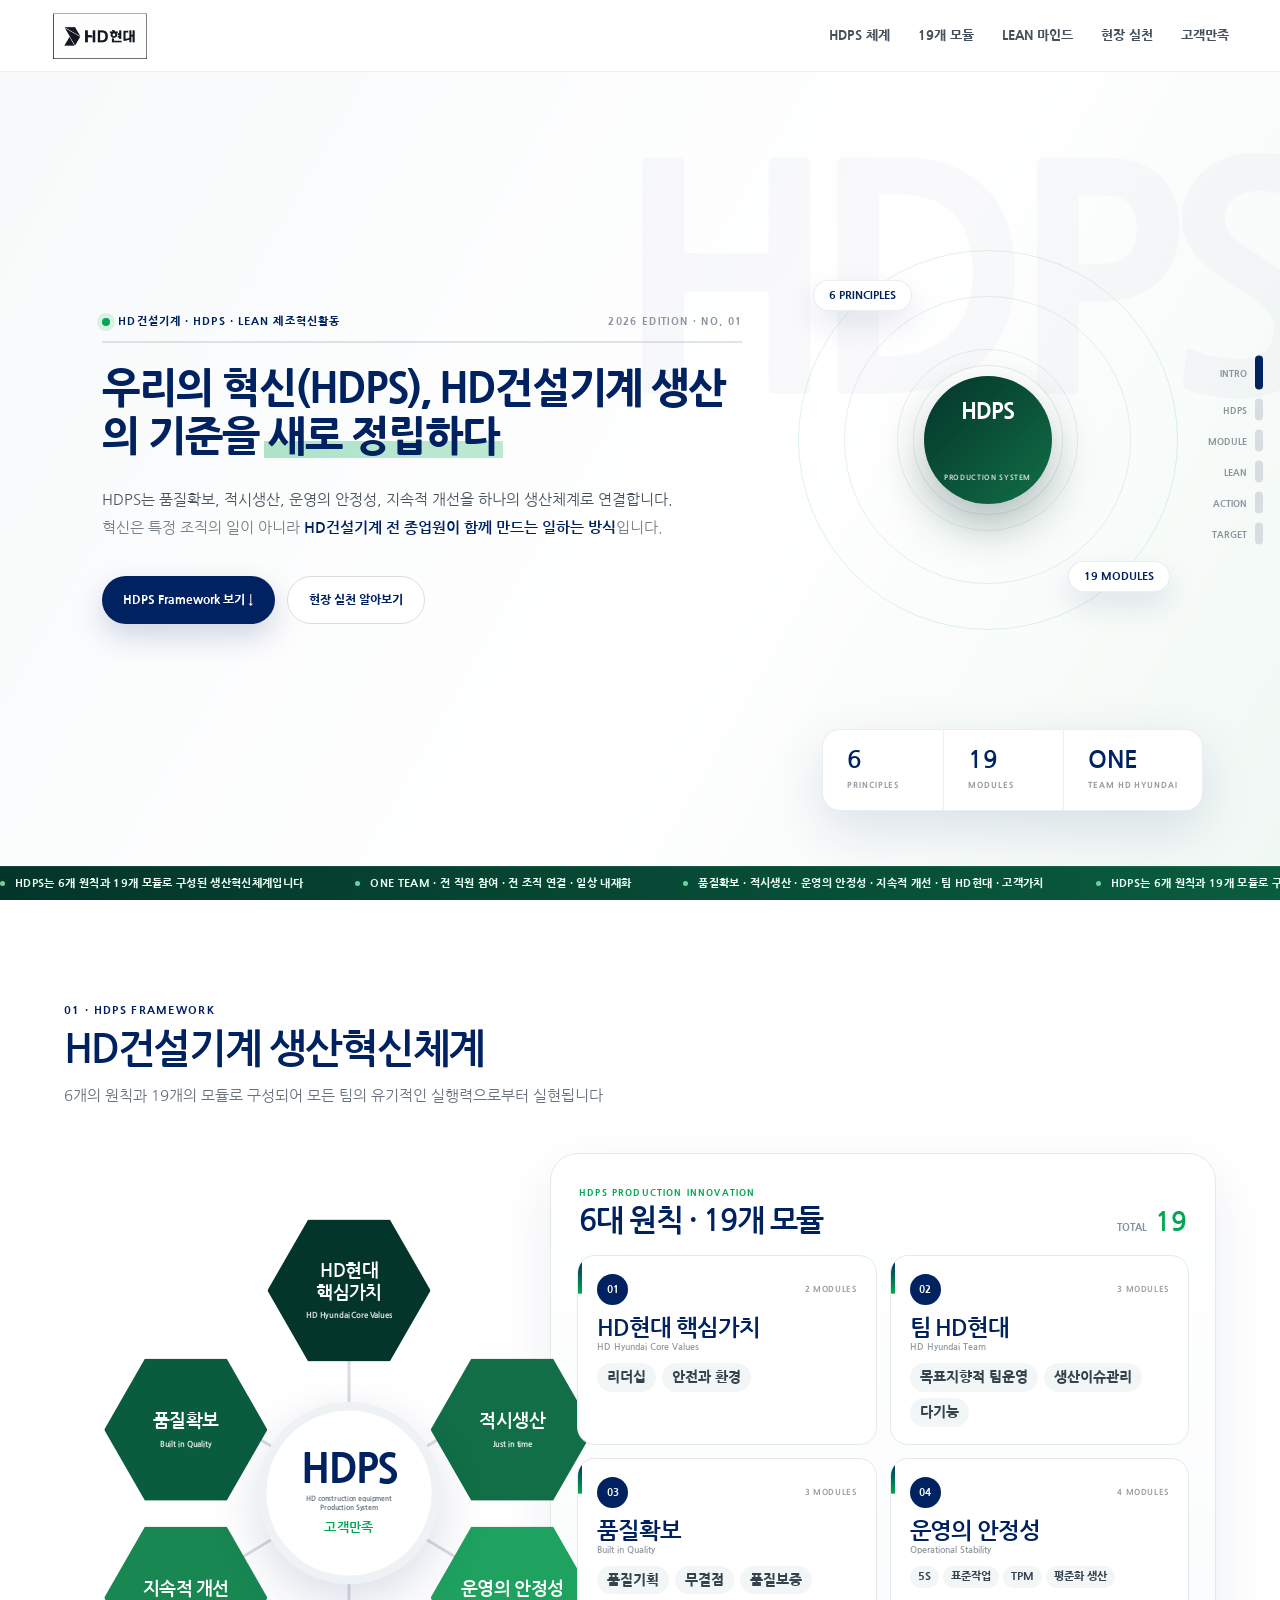
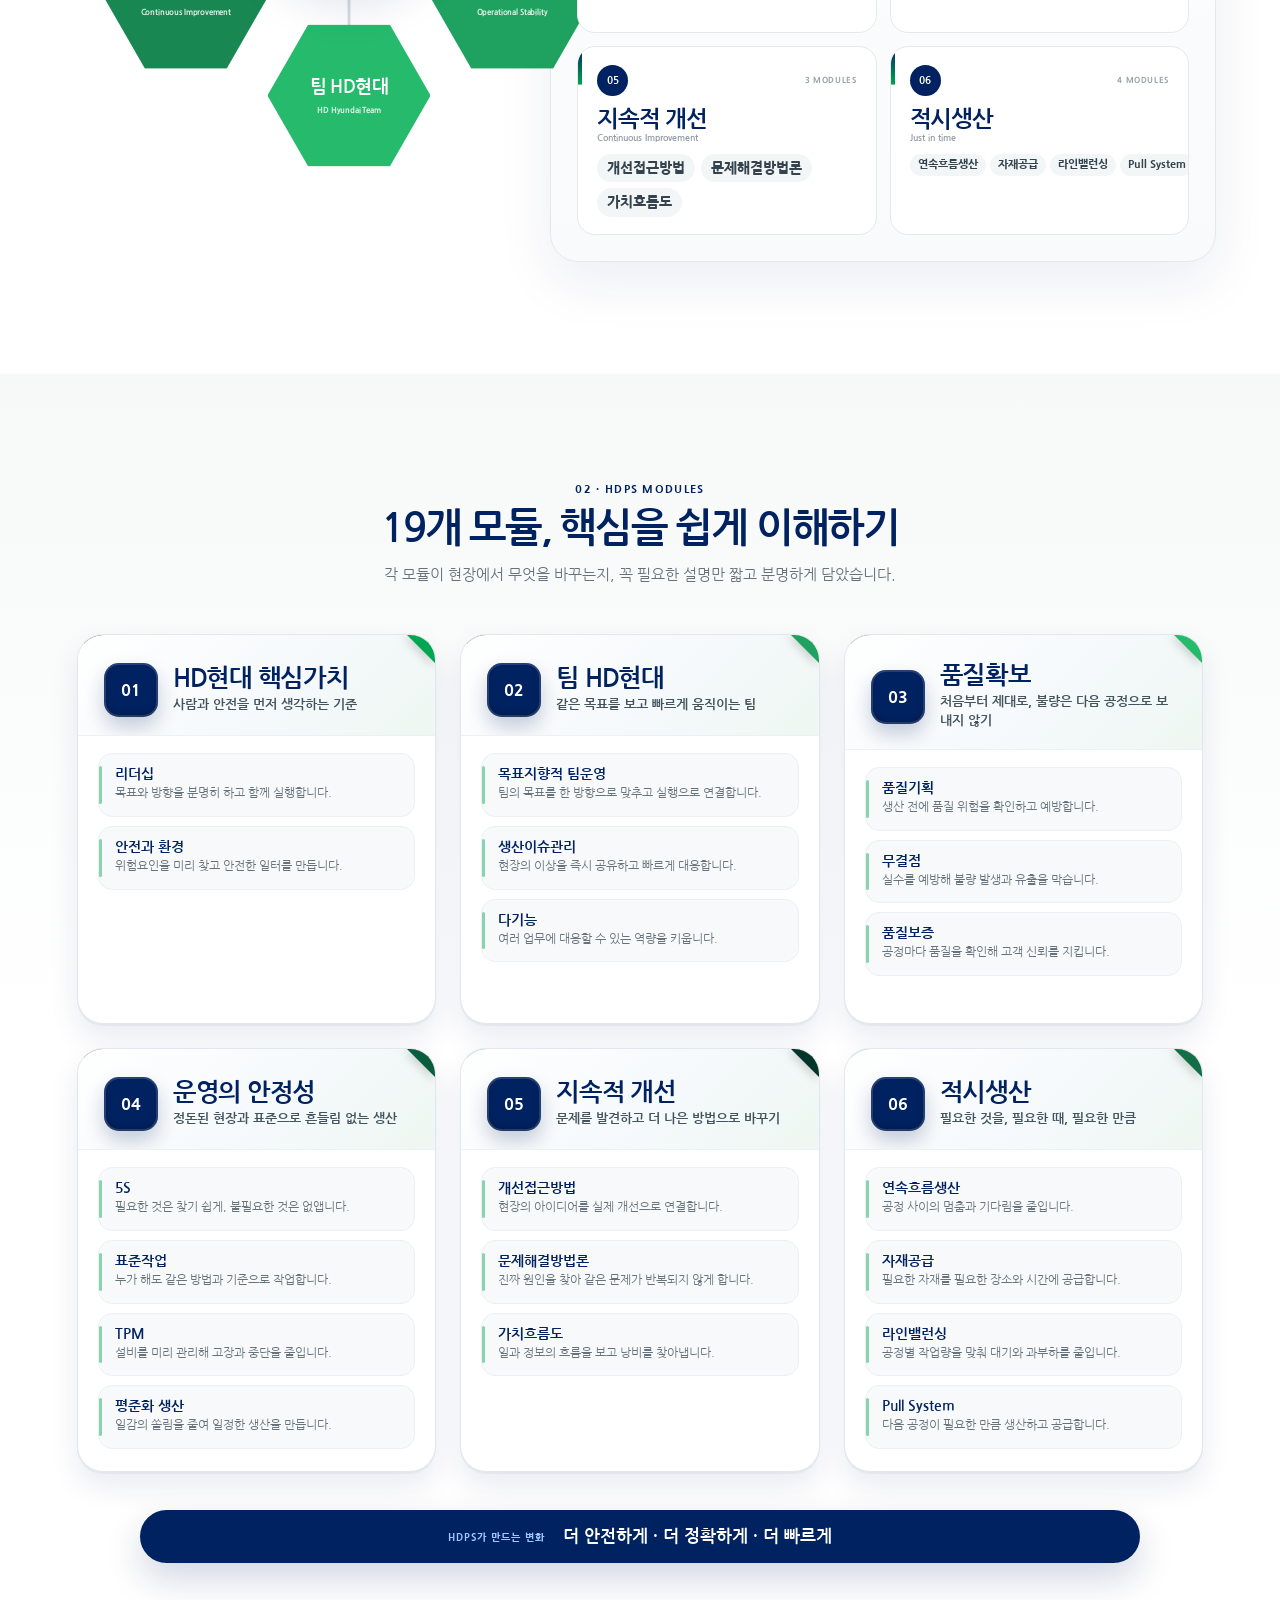
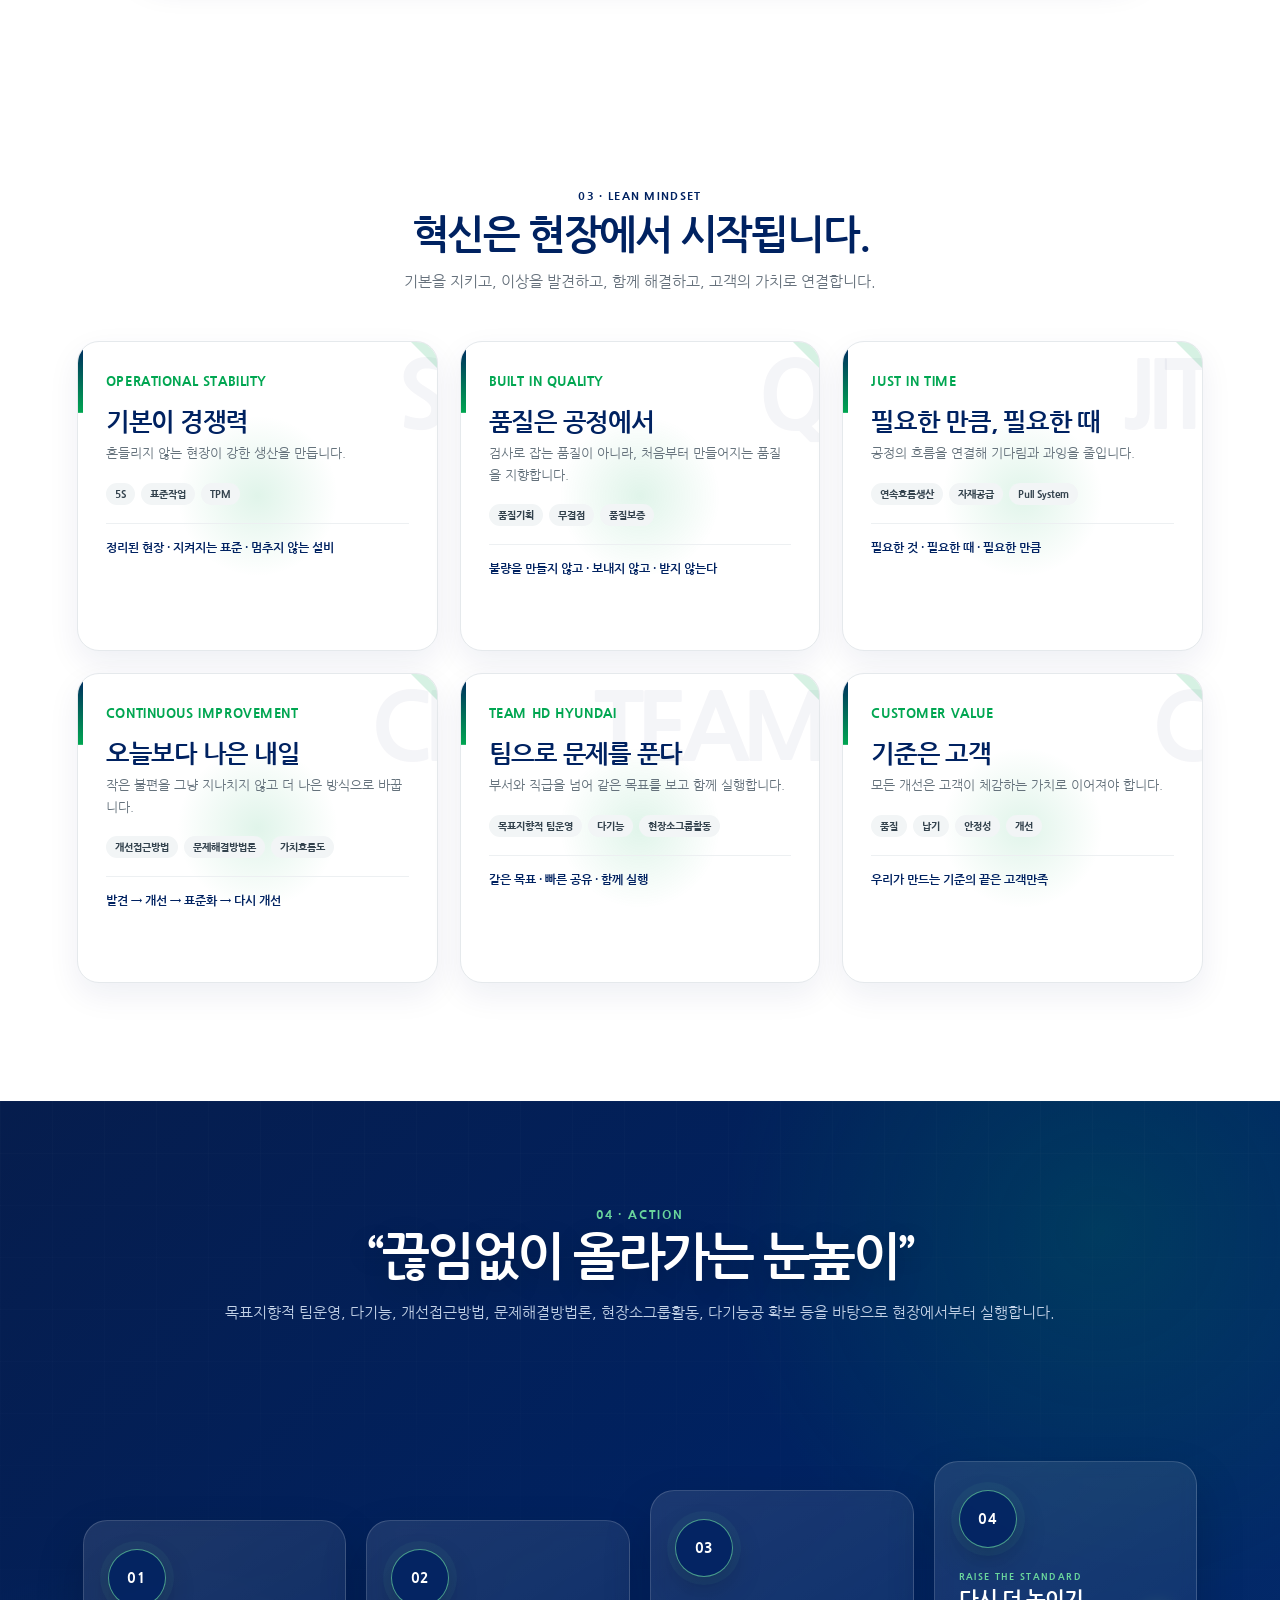
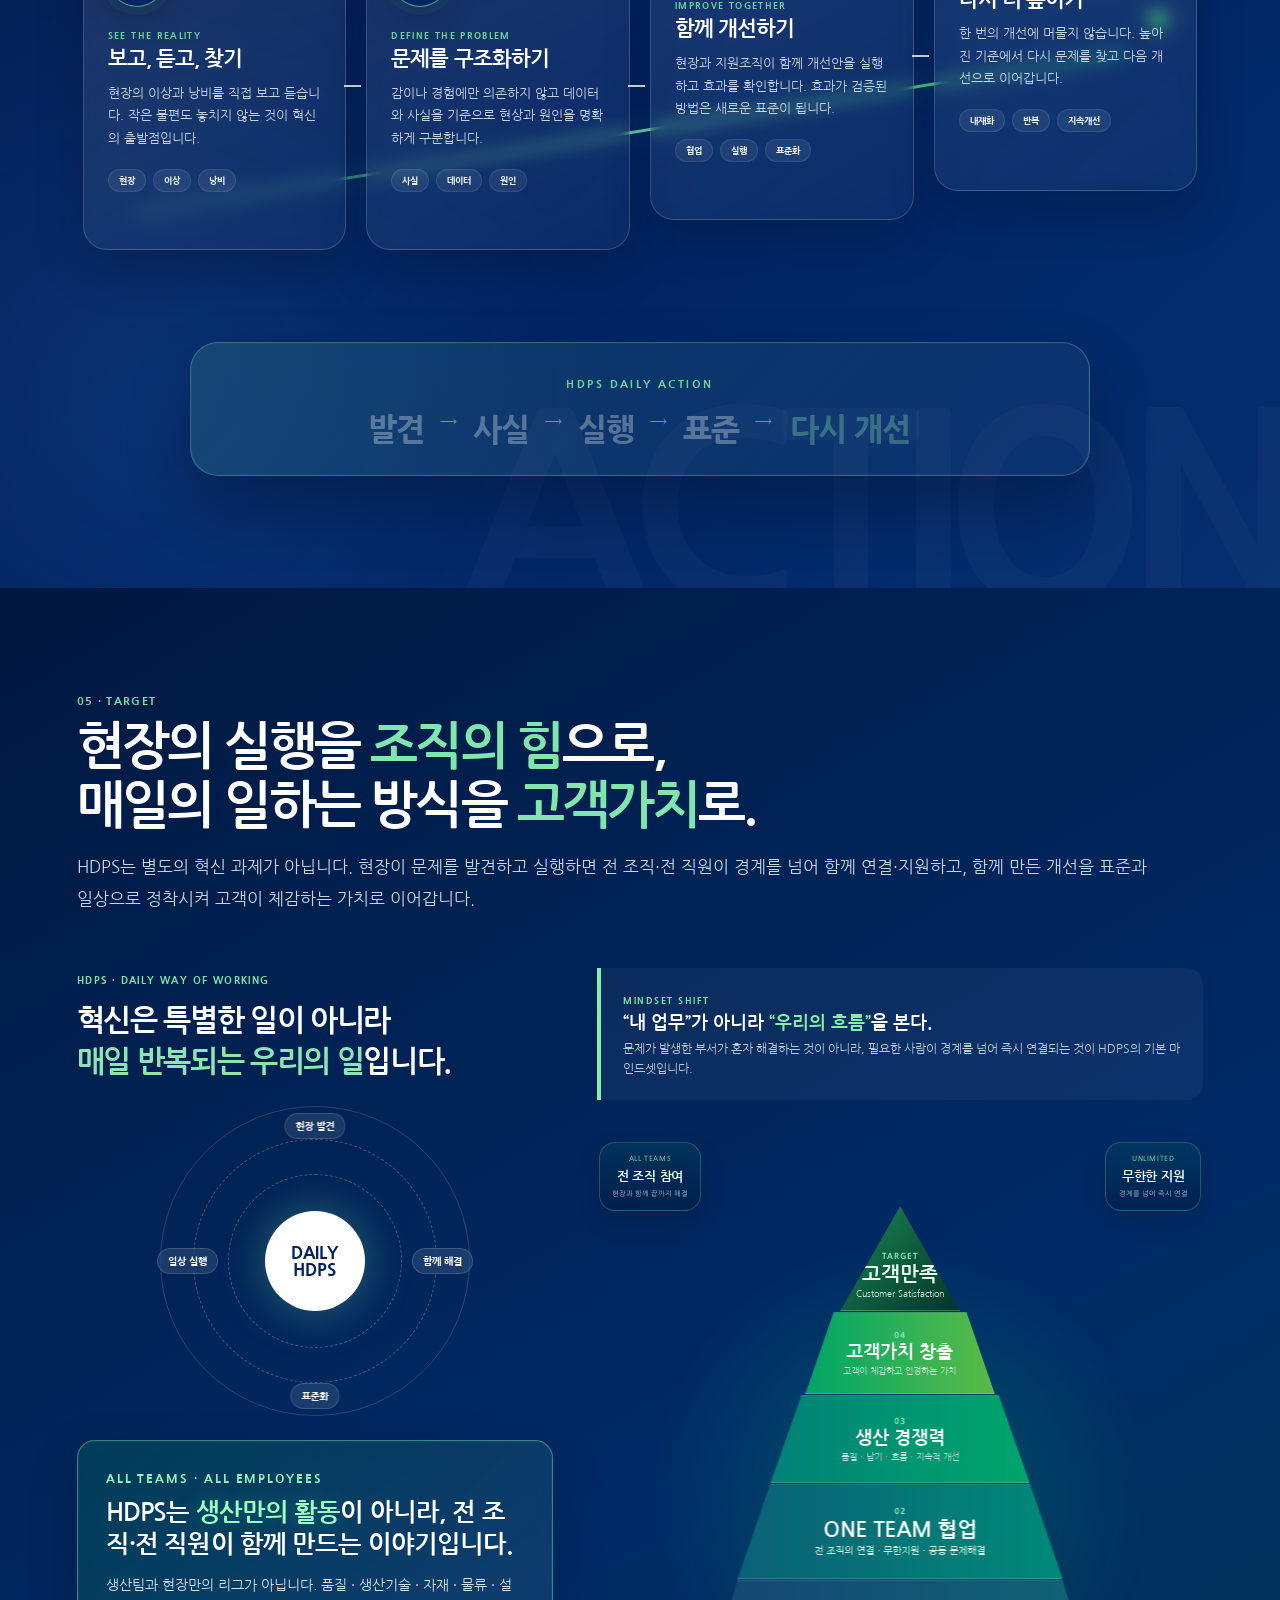
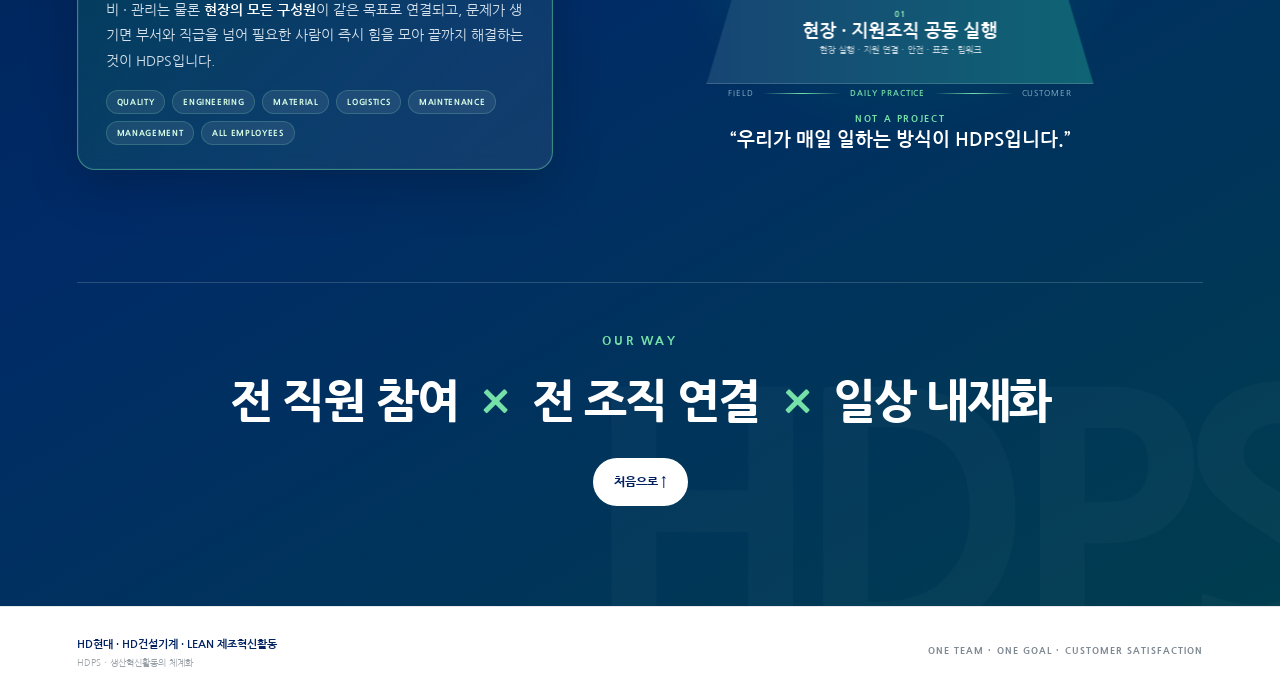
==== index.html @ 23821af2 "Add files via upload" ====
<!doctype html>
<html lang="ko">
<head>
<meta charset="UTF-8">
<meta name="viewport" content="width=device-width, initial-scale=1, viewport-fit=cover">
<meta name="theme-color" content="#002261">
<title>HDPS | LEAN 제조혁신활동</title>
<link rel="preconnect" href="https://fonts.googleapis.com">
<link rel="preconnect" href="https://fonts.gstatic.com" crossorigin>
<link href="https://fonts.googleapis.com/css2?family=Nanum+Gothic:wght@400;700;800&display=swap" rel="stylesheet">
<link rel="stylesheet" href="style.css?v=20260818-15-mantra-emphasis">
</head>
<body>
<div class="progress" id="progress"></div>

<header class="topbar">
  <a href="#top" aria-label="HD현대 로고"><img class="logo" alt="HD현대" src="[data-uri]"></a>
  <nav class="topnav">
    <a href="#framework">HDPS 체계</a><a href="#modules">19개 모듈</a><a href="#principles">LEAN 마인드</a><a href="#action">현장 실천</a><a href="#target">고객만족</a>
  </nav>
</header>

<nav class="bookmarks" aria-label="페이지 책갈피">
  <button class="bookmark active" data-target="top"><span class="label">INTRO</span><span class="tab"></span></button>
  <button class="bookmark" data-target="framework"><span class="label">HDPS</span><span class="tab"></span></button><button class="bookmark" data-target="modules"><span class="label">MODULE</span><span class="tab"></span></button>
  <button class="bookmark" data-target="principles"><span class="label">LEAN</span><span class="tab"></span></button>
  <button class="bookmark" data-target="action"><span class="label">ACTION</span><span class="tab"></span></button>
  <button class="bookmark" data-target="target"><span class="label">TARGET</span><span class="tab"></span></button>
</nav>

<main id="top">
<section class="hero">
  <div class="hero-content">
    <div class="masthead reveal">
      <span class="masthead-tag"><i class="live-dot"></i>HD건설기계 · HDPS · LEAN 제조혁신활동</span>
      <span class="masthead-date">2026 EDITION · NO. 01</span>
    </div>
    <h1 class="reveal d1">우리의 혁신(HDPS), HD건설기계 생산의 기준을 <span class="headline-mark">새로 정립하다</span></h1>
    <p class="lead reveal d2">HDPS는 품질확보, 적시생산, 운영의 안정성, 지속적 개선을 하나의 생산체계로 연결합니다.<br><em>혁신은 특정 조직의 일이 아니라 <strong>HD건설기계 전 종업원이 함께 만드는 일하는 방식</strong>입니다.</em></p>
    <div class="actions reveal d3"><a class="btn btn-main" href="#framework">HDPS Framework 보기 ↓</a><a class="btn btn-sub" href="#action">현장 실천 알아보기</a></div>
  </div>
  <div class="hero-visual reveal d2" aria-hidden="true">
    <div class="hero-orbit"></div>
    <div class="hero-core"><strong>HDPS</strong><small>PRODUCTION SYSTEM</small></div>
    <span class="hero-chip hc-1">6 PRINCIPLES</span>
    <span class="hero-chip hc-2">19 MODULES</span>
  </div>
  <div class="hero-stats reveal d3"><div><strong>6</strong><span>PRINCIPLES</span></div><div><strong>19</strong><span>MODULES</span></div><div><strong>ONE</strong><span>TEAM HD HYUNDAI</span></div></div>

  <div class="hero-ticker" aria-hidden="true">
    <div class="ticker-track">
      <span>HDPS는 6개 원칙과 19개 모듈로 구성된 생산혁신체계입니다</span>
      <span>ONE TEAM · 전 직원 참여 · 전 조직 연결 · 일상 내재화</span>
      <span>품질확보 · 적시생산 · 운영의 안정성 · 지속적 개선 · 팀 HD현대 · 고객가치</span>
      <span>HDPS는 6개 원칙과 19개 모듈로 구성된 생산혁신체계입니다</span>
      <span>ONE TEAM · 전 직원 참여 · 전 조직 연결 · 일상 내재화</span>
      <span>품질확보 · 적시생산 · 운영의 안정성 · 지속적 개선 · 팀 HD현대 · 고객가치</span>
    </div>
  </div>
</section>

<section class="framework" id="framework">
  <div class="section-head reveal"><div class="kicker">01 · HDPS FRAMEWORK</div><h2>HD건설기계 생산혁신체계</h2><p class="framework-subtitle">6개의 원칙과 19개의 모듈로 구성되어 모든 팀의 유기적인 실행력으로부터 실현됩니다</p></div>
  <div class="framework-shell" aria-label="HDPS 원본 6대 핵심 원칙 배치">
    <div class="hdps-symbol">
      <span class="framework-connector con-top-left"></span>
      <span class="framework-connector con-top-right"></span>
      <span class="framework-connector con-mid-left"></span>
      <span class="framework-connector con-mid-right"></span>
      <span class="framework-connector con-bottom"></span>
      <!-- 원본 HDPS Symbol의 육각형 배치를 그대로 살린 구성 -->
      <div class="hex team"><div><b>HD현대<br>핵심가치</b><small>HD Hyundai Core Values</small></div></div>

      <div class="hex q"><div><b>품질확보</b><small>Built in Quality</small></div></div>
      <div class="hex j"><div><b>적시생산</b><small>Just in time</small></div></div>

      <div class="hex ci"><div><b>지속적 개선</b><small>Continuous Improvement</small></div></div>
      <div class="hex o"><div><b>운영의 안정성</b><small>Operational Stability</small></div></div>

      <div class="hex bottom"><div><b>팀 HD현대</b><small>HD Hyundai Team</small></div></div>

      <div class="hdps-center" aria-label="HDPS (HD construction equipment Production System)">
        <div>
          <span class="hdps-center-code">HDPS</span>
          <small class="hdps-center-en">HD construction equipment<br>Production System</small>
          <strong>고객만족</strong>
        </div>
      </div>
    </div>
  </div>

  <div class="module-panel reveal" aria-label="HDPS 6대 원칙과 19개 Module">
    <div class="module-panel-head">
      <div>
        <span class="module-kicker">HDPS PRODUCTION INNOVATION</span>
        <h3>6대 원칙 · 19개 모듈</h3>
      </div>
      <span class="module-total">TOTAL <b>19</b></span>
    </div>
    <div class="module-grid">
<article class="module-card">
        <div class="module-card-top"><span class="module-index">01</span><span class="module-number">2 MODULES</span></div>
        <h4>HD현대 핵심가치</h4><p>HD Hyundai Core Values</p>
        <ul><li>리더십</li><li>안전과 환경</li></ul>
      </article>
<article class="module-card">
        <div class="module-card-top"><span class="module-index">02</span><span class="module-number">3 MODULES</span></div>
        <h4>팀 HD현대</h4><p>HD Hyundai Team</p>
        <ul><li>목표지향적 팀운영</li><li>생산이슈관리</li><li>다기능</li></ul>
      </article>
<article class="module-card">
        <div class="module-card-top"><span class="module-index">03</span><span class="module-number">3 MODULES</span></div>
        <h4>품질확보</h4><p>Built in Quality</p>
        <ul><li>품질기획</li><li>무결점</li><li>품질보증</li></ul>
      </article>
<article class="module-card">
        <div class="module-card-top"><span class="module-index">04</span><span class="module-number">4 MODULES</span></div>
        <h4>운영의 안정성</h4><p>Operational Stability</p>
        <ul><li>5S</li><li>표준작업</li><li>TPM</li><li>평준화 생산</li></ul>
      </article>
<article class="module-card">
        <div class="module-card-top"><span class="module-index">05</span><span class="module-number">3 MODULES</span></div>
        <h4>지속적 개선</h4><p>Continuous Improvement</p>
        <ul><li>개선접근방법</li><li>문제해결방법론</li><li>가치흐름도</li></ul>
      </article>
<article class="module-card">
        <div class="module-card-top"><span class="module-index">06</span><span class="module-number">4 MODULES</span></div>
        <h4>적시생산</h4><p>Just in time</p>
        <ul><li>연속흐름생산</li><li>자재공급</li><li>라인밸런싱</li><li>Pull System</li></ul>
      </article>
    </div>
  </div>
</section>


<section class="module-detail-section" id="modules">
  <div class="section-head reveal">
    <div class="kicker">02 · HDPS MODULES</div>
    <h2>19개 모듈, 핵심을 쉽게 이해하기</h2>
    <p>각 모듈이 현장에서 무엇을 바꾸는지, 꼭 필요한 설명만 짧고 분명하게 담았습니다.</p>
  </div>

  <div class="module-showcase board-deck" id="moduleShowcase">
    <article class="module-feature board-card card-deal" data-module="01">
      <div class="module-feature-headline board-card-head"><span class="module-feature-no board-card-no">01</span><div><h3>HD현대 핵심가치</h3><p class="module-tagline">사람과 안전을 먼저 생각하는 기준</p></div></div>
      <div class="module-brief-list board-card-body">
        <div class="module-brief board-slot"><b>리더십</b><span>목표와 방향을 분명히 하고 함께 실행합니다.</span></div>
        <div class="module-brief board-slot"><b>안전과 환경</b><span>위험요인을 미리 찾고 안전한 일터를 만듭니다.</span></div>
      </div>
    </article>

    <article class="module-feature board-card card-deal" data-module="02">
      <div class="module-feature-headline board-card-head"><span class="module-feature-no board-card-no">02</span><div><h3>팀 HD현대</h3><p class="module-tagline">같은 목표를 보고 빠르게 움직이는 팀</p></div></div>
      <div class="module-brief-list board-card-body">
        <div class="module-brief board-slot"><b>목표지향적 팀운영</b><span>팀의 목표를 한 방향으로 맞추고 실행으로 연결합니다.</span></div>
        <div class="module-brief board-slot"><b>생산이슈관리</b><span>현장의 이상을 즉시 공유하고 빠르게 대응합니다.</span></div>
        <div class="module-brief board-slot"><b>다기능</b><span>여러 업무에 대응할 수 있는 역량을 키웁니다.</span></div>
      </div>
    </article>

    <article class="module-feature board-card card-deal" data-module="03">
      <div class="module-feature-headline board-card-head"><span class="module-feature-no board-card-no">03</span><div><h3>품질확보</h3><p class="module-tagline">처음부터 제대로, 불량은 다음 공정으로 보내지 않기</p></div></div>
      <div class="module-brief-list board-card-body">
        <div class="module-brief board-slot"><b>품질기획</b><span>생산 전에 품질 위험을 확인하고 예방합니다.</span></div>
        <div class="module-brief board-slot"><b>무결점</b><span>실수를 예방해 불량 발생과 유출을 막습니다.</span></div>
        <div class="module-brief board-slot"><b>품질보증</b><span>공정마다 품질을 확인해 고객 신뢰를 지킵니다.</span></div>
      </div>
    </article>

    <article class="module-feature board-card card-deal" data-module="04">
      <div class="module-feature-headline board-card-head"><span class="module-feature-no board-card-no">04</span><div><h3>운영의 안정성</h3><p class="module-tagline">정돈된 현장과 표준으로 흔들림 없는 생산</p></div></div>
      <div class="module-brief-list board-card-body">
        <div class="module-brief board-slot"><b>5S</b><span>필요한 것은 찾기 쉽게, 불필요한 것은 없앱니다.</span></div>
        <div class="module-brief board-slot"><b>표준작업</b><span>누가 해도 같은 방법과 기준으로 작업합니다.</span></div>
        <div class="module-brief board-slot"><b>TPM</b><span>설비를 미리 관리해 고장과 중단을 줄입니다.</span></div>
        <div class="module-brief board-slot"><b>평준화 생산</b><span>일감의 쏠림을 줄여 일정한 생산을 만듭니다.</span></div>
      </div>
    </article>

    <article class="module-feature board-card card-deal" data-module="05">
      <div class="module-feature-headline board-card-head"><span class="module-feature-no board-card-no">05</span><div><h3>지속적 개선</h3><p class="module-tagline">문제를 발견하고 더 나은 방법으로 바꾸기</p></div></div>
      <div class="module-brief-list board-card-body">
        <div class="module-brief board-slot"><b>개선접근방법</b><span>현장의 아이디어를 실제 개선으로 연결합니다.</span></div>
        <div class="module-brief board-slot"><b>문제해결방법론</b><span>진짜 원인을 찾아 같은 문제가 반복되지 않게 합니다.</span></div>
        <div class="module-brief board-slot"><b>가치흐름도</b><span>일과 정보의 흐름을 보고 낭비를 찾아냅니다.</span></div>
      </div>
    </article>

    <article class="module-feature board-card card-deal" data-module="06">
      <div class="module-feature-headline board-card-head"><span class="module-feature-no board-card-no">06</span><div><h3>적시생산</h3><p class="module-tagline">필요한 것을, 필요한 때, 필요한 만큼</p></div></div>
      <div class="module-brief-list board-card-body">
        <div class="module-brief board-slot"><b>연속흐름생산</b><span>공정 사이의 멈춤과 기다림을 줄입니다.</span></div>
        <div class="module-brief board-slot"><b>자재공급</b><span>필요한 자재를 필요한 장소와 시간에 공급합니다.</span></div>
        <div class="module-brief board-slot"><b>라인밸런싱</b><span>공정별 작업량을 맞춰 대기와 과부하를 줄입니다.</span></div>
        <div class="module-brief board-slot"><b>Pull System</b><span>다음 공정이 필요한 만큼 생산하고 공급합니다.</span></div>
      </div>
    </article>
  </div>

  <div class="module-promise reveal">
    <span>HDPS가 만드는 변화</span><strong>더 안전하게 · 더 정확하게 · 더 빠르게</strong>
  </div>
</section>

<section class="principles" id="principles">
  <div class="section-head principle-head reveal">
    <div class="kicker">03 · LEAN MINDSET</div>
    <h2>혁신은 현장에서 시작됩니다.</h2>
    <p>기본을 지키고, 이상을 발견하고, 함께 해결하고, 고객의 가치로 연결합니다.</p>
  </div>
  <div class="principle-grid principle-impact-grid">
    <article class="card principle-impact card-deal" data-principle="S">
      <i class="card-fold" aria-hidden="true"></i><span class="principle-watermark">S</span><div class="mindset-mark"><strong>OPERATIONAL STABILITY</strong></div>
      <h3>기본이 경쟁력</h3>
      <p class="principle-lead">흔들리지 않는 현장이 강한 생산을 만듭니다.</p>
      <div class="principle-keywords"><span>5S</span><span>표준작업</span><span>TPM</span></div>
      <strong class="principle-impact-line">정리된 현장 · 지켜지는 표준 · 멈추지 않는 설비</strong>
    </article>
    <article class="card principle-impact card-deal" data-principle="Q">
      <i class="card-fold" aria-hidden="true"></i><span class="principle-watermark">Q</span><div class="mindset-mark"><strong>BUILT IN QUALITY</strong></div>
      <h3>품질은 공정에서</h3>
      <p class="principle-lead">검사로 잡는 품질이 아니라, 처음부터 만들어지는 품질을 지향합니다.</p>
      <div class="principle-keywords"><span>품질기획</span><span>무결점</span><span>품질보증</span></div>
      <strong class="principle-impact-line">불량을 만들지 않고 · 보내지 않고 · 받지 않는다</strong>
    </article>
    <article class="card principle-impact card-deal" data-principle="J">
      <i class="card-fold" aria-hidden="true"></i><span class="principle-watermark">JIT</span><div class="mindset-mark"><strong>JUST IN TIME</strong></div>
      <h3>필요한 만큼, 필요한 때</h3>
      <p class="principle-lead">공정의 흐름을 연결해 기다림과 과잉을 줄입니다.</p>
      <div class="principle-keywords"><span>연속흐름생산</span><span>자재공급</span><span>Pull System</span></div>
      <strong class="principle-impact-line">필요한 것 · 필요한 때 · 필요한 만큼</strong>
    </article>
    <article class="card principle-impact card-deal" data-principle="CI">
      <i class="card-fold" aria-hidden="true"></i><span class="principle-watermark">CI</span><div class="mindset-mark"><strong>CONTINUOUS IMPROVEMENT</strong></div>
      <h3>오늘보다 나은 내일</h3>
      <p class="principle-lead">작은 불편을 그냥 지나치지 않고 더 나은 방식으로 바꿉니다.</p>
      <div class="principle-keywords"><span>개선접근방법</span><span>문제해결방법론</span><span>가치흐름도</span></div>
      <strong class="principle-impact-line">발견 → 개선 → 표준화 → 다시 개선</strong>
    </article>
    <article class="card principle-impact card-deal" data-principle="T">
      <i class="card-fold" aria-hidden="true"></i><span class="principle-watermark">TEAM</span><div class="mindset-mark"><strong>TEAM HD HYUNDAI</strong></div>
      <h3>팀으로 문제를 푼다</h3>
      <p class="principle-lead">부서와 직급을 넘어 같은 목표를 보고 함께 실행합니다.</p>
      <div class="principle-keywords"><span>목표지향적 팀운영</span><span>다기능</span><span>현장소그룹활동</span></div>
      <strong class="principle-impact-line">같은 목표 · 빠른 공유 · 함께 실행</strong>
    </article>
    <article class="card principle-impact card-deal" data-principle="C">
      <i class="card-fold" aria-hidden="true"></i><span class="principle-watermark">C</span><div class="mindset-mark"><strong>CUSTOMER VALUE</strong></div>
      <h3>기준은 고객</h3>
      <p class="principle-lead">모든 개선은 고객이 체감하는 가치로 이어져야 합니다.</p>
      <div class="principle-keywords"><span>품질</span><span>납기</span><span>안정성</span><span>개선</span></div>
      <strong class="principle-impact-line">우리가 만드는 기준의 끝은 고객만족</strong>
    </article>
  </div>
</section>

<section class="action" id="action">
  <div class="action-bg-word" aria-hidden="true">ACTION</div>
  <div class="section-head action-head reveal">
    <div class="kicker">04 · ACTION</div>
    <h2>“끊임없이 올라가는 눈높이”</h2>
    <p>목표지향적 팀운영, 다기능, 개선접근방법, 문제해결방법론, 현장소그룹활동, 다기능공 확보 등을 바탕으로 현장에서부터 실행합니다.</p>
  </div>

  <div class="action-rise" aria-label="HDPS 현장 실행 4단계">
    <div class="action-rise-line" aria-hidden="true"><span></span></div>

    <article class="step action-step reveal" data-step="01">
      <div class="stepnum"><span>01</span></div>
      <div class="step-copy">
        <span class="step-en">SEE THE REALITY</span>
        <h3>보고, 듣고, 찾기</h3>
        <p>현장의 이상과 낭비를 직접 보고 듣습니다. 작은 불편도 놓치지 않는 것이 혁신의 출발점입니다.</p>
        <div class="step-tags"><span>현장</span><span>이상</span><span>낭비</span></div>
      </div>
    </article>

    <article class="step action-step reveal" data-step="02">
      <div class="stepnum"><span>02</span></div>
      <div class="step-copy">
        <span class="step-en">DEFINE THE PROBLEM</span>
        <h3>문제를 구조화하기</h3>
        <p>감이나 경험에만 의존하지 않고 데이터와 사실을 기준으로 현상과 원인을 명확하게 구분합니다.</p>
        <div class="step-tags"><span>사실</span><span>데이터</span><span>원인</span></div>
      </div>
    </article>

    <article class="step action-step reveal" data-step="03">
      <div class="stepnum"><span>03</span></div>
      <div class="step-copy">
        <span class="step-en">IMPROVE TOGETHER</span>
        <h3>함께 개선하기</h3>
        <p>현장과 지원조직이 함께 개선안을 실행하고 효과를 확인합니다. 효과가 검증된 방법은 새로운 표준이 됩니다.</p>
        <div class="step-tags"><span>협업</span><span>실행</span><span>표준화</span></div>
      </div>
    </article>

    <article class="step action-step reveal" data-step="04">
      <div class="stepnum"><span>04</span></div>
      <div class="step-copy">
        <span class="step-en">RAISE THE STANDARD</span>
        <h3>다시 더 높이기</h3>
        <p>한 번의 개선에 머물지 않습니다. 높아진 기준에서 다시 문제를 찾고 다음 개선으로 이어갑니다.</p>
        <div class="step-tags"><span>내재화</span><span>반복</span><span>지속개선</span></div>
      </div>
    </article>
  </div>

  <div class="action-mantra reveal">
    <span class="mantra-label">HDPS DAILY ACTION</span>
    <div class="mantra-flow">
      <b class="mantra-phase">발견</b><i>→</i><b class="mantra-phase">사실</b><i>→</i><b class="mantra-phase">실행</b><i>→</i><b class="mantra-phase">표준</b><i>→</i><b class="mantra-phase mantra-final">다시 개선</b>
    </div>
  </div>
</section>

<section class="target target-impact" id="target">
  <div class="target-impact-head reveal">
    <div class="kicker">05 · TARGET</div>
    <h2>현장의 실행을 <strong>조직의 힘</strong>으로,<br>매일의 일하는 방식을 <strong>고객가치</strong>로.</h2>
    <p>HDPS는 별도의 혁신 과제가 아닙니다. 현장이 문제를 발견하고 실행하면 전 조직·전 직원이 경계를 넘어 함께 연결·지원하고, 함께 만든 개선을 표준과 일상으로 정착시켜 고객이 체감하는 가치로 이어갑니다.</p>
  </div>

  <div class="target-impact-grid">
    <div class="target-story reveal">
      <span class="target-story-label">HDPS · DAILY WAY OF WORKING</span>
      <h3>혁신은 특별한 일이 아니라<br><strong>매일 반복되는 우리의 일</strong>입니다.</h3>

      <div class="daily-loop" aria-label="HDPS 일상 내재화 순환">
        <span class="daily-loop-core">DAILY<br>HDPS</span>
        <span class="daily-loop-step dls-1">현장 발견</span>
        <span class="daily-loop-step dls-2">함께 해결</span>
        <span class="daily-loop-step dls-3">표준화</span>
        <span class="daily-loop-step dls-4">일상 실행</span>
      </div>

      <div class="support-message support-hero">
        <span>ALL TEAMS · ALL EMPLOYEES</span>
        <strong>HDPS는 <em>생산만의 활동</em>이 아니라, 전 조직·전 직원이 함께 만드는 이야기입니다.</strong>
        <p>생산팀과 현장만의 리그가 아닙니다. 품질 · 생산기술 · 자재 · 물류 · 설비 · 관리는 물론 <b>현장의 모든 구성원</b>이 같은 목표로 연결되고, 문제가 생기면 부서와 직급을 넘어 필요한 사람이 즉시 힘을 모아 끝까지 해결하는 것이 HDPS입니다.</p>
        <div class="support-orgs" aria-label="HDPS 전 조직 협업 네트워크">
          <span>QUALITY</span><span>ENGINEERING</span><span>MATERIAL</span><span>LOGISTICS</span><span>MAINTENANCE</span><span>MANAGEMENT</span><span>ALL EMPLOYEES</span>
        </div>
      </div>

    </div>

    <div class="target-side">
      <div class="mindset-callout reveal">
        <span>MINDSET SHIFT</span>
        <strong>“내 업무”가 아니라 <em>“우리의 흐름”</em>을 본다.</strong>
        <p>문제가 발생한 부서가 혼자 해결하는 것이 아니라, 필요한 사람이 경계를 넘어 즉시 연결되는 것이 HDPS의 기본 마인드셋입니다.</p>
      </div>

      <div class="value-pyramid-wrap reveal" aria-label="HDPS 고객가치 피라미드">
      <div class="pyramid-glow"></div>
      <div class="support-rail support-rail-left" aria-hidden="true"><b>ALL TEAMS</b><strong>전 조직 참여</strong><span>현장과 함께 끝까지 해결</span></div>
      <div class="support-rail support-rail-right" aria-hidden="true"><b>UNLIMITED</b><strong>무한한 지원</strong><span>경계를 넘어 즉시 연결</span></div>

      <div class="value-pyramid">
        <div class="pyramid-apex pyramid-level" data-level="5">
          <span class="level-eyebrow">TARGET</span><strong>고객만족</strong><small>Customer Satisfaction</small>
        </div>
        <div class="pyramid-level pyramid-l4" data-level="4">
          <span class="level-no">04</span><strong>고객가치 창출</strong><small>고객이 체감하고 인정하는 가치</small>
        </div>
        <div class="pyramid-level pyramid-l3" data-level="3">
          <span class="level-no">03</span><strong>생산 경쟁력</strong><small>품질 · 납기 · 흐름 · 지속적 개선</small>
        </div>
        <div class="pyramid-level pyramid-l2 support-level" data-level="2">
          <span class="level-no">02</span><strong>ONE TEAM 협업</strong><small>전 조직의 연결 · 무한지원 · 공동 문제해결</small>
        </div>
        <div class="pyramid-level pyramid-l1" data-level="1">
          <span class="level-no">01</span><strong>현장 · 지원조직 공동 실행</strong><small>현장 실행 · 지원 연결 · 안전 · 표준 · 팀워크</small>
        </div>
      </div>
      <div class="pyramid-caption"><span>FIELD</span><i></i><strong>DAILY PRACTICE</strong><i></i><span>CUSTOMER</span></div>
      <div class="pyramid-manifesto"><span>NOT A PROJECT</span><strong>“우리가 매일 일하는 방식이 HDPS입니다.”</strong></div>
    </div>
    </div>
  </div>

  <div class="target-manifesto reveal">
    <span>OUR WAY</span>
    <strong>전 직원 참여 <i>×</i> 전 조직 연결 <i>×</i> 일상 내재화</strong>
    <a class="btn target-home-btn" href="#top">처음으로 ↑</a>
  </div>
</section>
</main>

<footer><div><strong>HD현대 · HD건설기계 · LEAN 제조혁신활동</strong><p>HDPS · 생산혁신활동의 체계화</p></div><div class="tag">ONE TEAM · ONE GOAL · CUSTOMER SATISFACTION</div></footer>
<button class="backtop" id="backtop" aria-label="맨 위로">↑</button>

<script src="script.js?v=20260818-15-mantra-emphasis" defer></script>
</body>
</html>
---- style.css ----
:root{
  --blue:#002261;--blue2:#063a88;--green:#00a651;--ink:#101923;--muted:#66717c;
  --line:#dfe5e9;--soft:#f4f7f8;--white:#fff;--shadow:0 18px 54px rgba(0,34,97,.12);
  --radius:24px;--ease:cubic-bezier(.2,.8,.2,1)
}
*{box-sizing:border-box}html{scroll-behavior:smooth}body{margin:0;font-family:'Nanum Gothic',system-ui,sans-serif;color:var(--ink);background:#fff;overflow-x:hidden}a{color:inherit;text-decoration:none}button{font:inherit}.progress{position:fixed;z-index:1000;top:0;left:0;height:3px;width:0;background:linear-gradient(90deg,var(--green),var(--blue));box-shadow:0 0 18px rgba(0,166,81,.45)}
.topbar{position:fixed;z-index:900;left:0;right:0;top:0;height:72px;padding:0 clamp(24px,4vw,70px);display:flex;align-items:center;justify-content:space-between;background:rgba(255,255,255,.93);backdrop-filter:blur(16px);border-bottom:1px solid rgba(0,34,97,.07);transition:.3s var(--ease)}.topbar.scrolled{height:62px;box-shadow:0 10px 34px rgba(0,34,97,.08)}.logo{display:block;width:96px;height:auto}.topnav{display:flex;gap:28px}.topnav a{position:relative;font-size:13px;font-weight:800;color:#44515c}.topnav a:after{content:"";position:absolute;left:0;right:100%;bottom:-8px;height:2px;background:var(--green);transition:.25s}.topnav a:hover:after,.topnav a.active:after{right:0}.topnav a.active{color:var(--blue)}
.bookmarks{position:fixed;z-index:800;right:17px;top:50%;transform:translateY(-50%);display:grid;gap:9px}.bookmark{border:0;background:none;display:flex;align-items:center;justify-content:flex-end;gap:8px;cursor:pointer;padding:0}.bookmark .label{font-size:9px;font-weight:900;color:#8b949c;opacity:0;transform:translateX(8px);transition:.2s}.bookmark .tab{width:8px;height:22px;border-radius:4px;background:#d8dde2;transition:.25s}.bookmark:hover .label,.bookmark.active .label{opacity:1;transform:none}.bookmark.active .tab{height:34px;background:var(--blue)}
main section{position:relative;scroll-margin-top:70px}.hero{min-height:100vh;padding:130px clamp(42px,8vw,140px) 90px;display:flex;align-items:center;justify-content:space-between;gap:48px;background:linear-gradient(120deg,#f7f9fa 0%,#fff 58%,#f0f8f4 100%);overflow:hidden}.hero:before{content:"HDPS";position:absolute;right:-2vw;top:18%;font-weight:900;font-size:clamp(160px,24vw,410px);letter-spacing:-.08em;color:rgba(0,34,97,.025);line-height:.8}
.hero-orbit{position:absolute;z-index:1;inset:0;border:1px solid rgba(0,166,81,.13);border-radius:50%;animation:orbitPulse 5s ease-in-out infinite}.hero-orbit:after,.hero-orbit:before{content:"";position:absolute;border:1px solid rgba(0,34,97,.08);border-radius:50%;inset:12%}.hero-orbit:after{inset:26%}
.hero-visual{position:relative;z-index:2;flex:0 1 380px;width:380px;max-width:38vw;aspect-ratio:1;margin-bottom:60px}
.hero-core{position:absolute;left:50%;top:50%;transform:translate(-50%,-50%);width:128px;height:128px;border-radius:50%;display:grid;place-items:center;text-align:center;background:linear-gradient(135deg,#04352a,#116e46);box-shadow:0 22px 46px rgba(4,53,42,.32),0 0 0 10px #fff,0 0 0 11px rgba(0,34,97,.08);z-index:2}
.hero-core strong{font-size:22px;font-weight:900;letter-spacing:-.05em;color:#fff}
.hero-core small{display:block;margin-top:5px;font-size:6.5px;letter-spacing:.1em;font-weight:800;color:rgba(255,255,255,.78)}
.hero-chip{position:absolute;z-index:2;display:inline-flex;align-items:center;padding:9px 15px;border-radius:999px;background:#fff;border:1px solid rgba(0,34,97,.08);box-shadow:0 14px 30px rgba(0,34,97,.1);font-size:10.5px;font-weight:900;color:var(--blue);white-space:nowrap;animation:heroFloat 4.6s ease-in-out infinite}
.hc-1{left:4%;top:8%}
.hc-2{right:2%;bottom:10%;animation-delay:1.4s}
@keyframes heroFloat{0%,100%{transform:translateY(0)}50%{transform:translateY(-10px)}}
.hero-content{position:relative;z-index:3;flex:1 1 560px;max-width:640px;min-width:0}.kicker{font-size:11px;letter-spacing:.12em;font-weight:900;color:var(--blue)}.hero h1{margin:22px 0 26px;font-size:clamp(30px,3.2vw,44px);line-height:1.16;letter-spacing:-.05em;color:var(--blue);font-weight:900}.lead{font-size:clamp(15px,1.2vw,18px);line-height:1.8;color:#47545f}.lead em{font-style:normal;color:#75808a}.lead strong{color:var(--blue)}.actions{display:flex;gap:12px;margin-top:34px;flex-wrap:wrap}.btn{display:inline-flex;align-items:center;justify-content:center;min-height:48px;padding:0 21px;border-radius:999px;font-size:12px;font-weight:900;transition:.28s var(--ease)}.btn-main{background:var(--blue);color:#fff;box-shadow:0 12px 30px rgba(0,34,97,.18)}.btn-main:hover{transform:translateY(-3px);background:#063a88}.btn-sub{border:1px solid #d8dfe4;background:#fff;color:var(--blue)}.btn-sub:hover{border-color:var(--green);transform:translateY(-3px)}.hero-stats{position:absolute;z-index:4;right:6vw;bottom:calc(5.5vh + 40px);display:flex;background:#fff;border:1px solid rgba(0,34,97,.08);border-radius:18px;box-shadow:var(--shadow);overflow:hidden}.hero-stats div{padding:18px 24px;min-width:120px;border-left:1px solid #edf0f2}.hero-stats div:first-child{border-left:0}.hero-stats strong{display:block;font-size:24px;color:var(--blue)}.hero-stats span{font-size:8px;letter-spacing:.12em;font-weight:900;color:#929aa1}

/* =========================================================
   HERO — news masthead, headline highlight, ticker
   ========================================================= */
.masthead{display:flex;align-items:center;justify-content:space-between;flex-wrap:wrap;gap:10px;padding-bottom:14px;margin-bottom:4px;border-bottom:2px solid rgba(0,34,97,.12)}
.masthead-tag{display:inline-flex;align-items:center;gap:8px;font-size:11px;font-weight:900;letter-spacing:.1em;color:var(--blue)}
.live-dot{width:8px;height:8px;border-radius:50%;background:var(--green);box-shadow:0 0 0 5px rgba(0,166,81,.13);animation:livePulse 1.7s ease-in-out infinite}
.masthead-date{font-size:9.5px;font-weight:800;letter-spacing:.14em;color:#8b949c;text-transform:uppercase;white-space:nowrap}
@keyframes livePulse{0%,100%{box-shadow:0 0 0 5px rgba(0,166,81,.13)}50%{box-shadow:0 0 0 9px rgba(0,166,81,.04)}}

.headline-mark{position:relative;display:inline-block}
.headline-mark:after{content:"";position:absolute;left:-2%;right:100%;bottom:4%;height:36%;background:linear-gradient(90deg,rgba(0,166,81,.3),rgba(38,186,108,.3));z-index:-1;transition:right 1s .55s var(--ease)}
.reveal.in .headline-mark:after{right:-2%}

.hero-ticker{position:absolute;left:0;right:0;bottom:0;z-index:5;overflow:hidden;background:linear-gradient(90deg,#04352a,#0a5c3f);border-top:1px solid rgba(255,255,255,.08)}
.ticker-track{display:flex;width:max-content;gap:52px;padding:11px 0;animation:tickerScroll 28s linear infinite}
.hero-ticker:hover .ticker-track{animation-play-state:paused}
.ticker-track span{display:flex;align-items:center;gap:10px;white-space:nowrap;font-size:11px;font-weight:800;letter-spacing:.03em;color:#eafff2}
.ticker-track span:before{content:"";width:5px;height:5px;border-radius:50%;background:#69d59c;flex:none}
@keyframes tickerScroll{from{transform:translateX(0)}to{transform:translateX(-50%)}}
.section-head{max-width:1160px;margin:0 auto 46px}.section-head h2{margin:10px 0 9px;font-size:clamp(30px,3.15vw,46px);line-height:1.18;letter-spacing:-.055em;color:var(--blue)}.section-head p{max-width:850px;margin:0;color:var(--muted);font-size:15px;line-height:1.75}.framework{padding:105px clamp(32px,5vw,86px) 112px;background:#fff;display:grid;grid-template-columns:minmax(430px,.9fr) minmax(620px,1.35fr);gap:36px 42px;align-items:start}.framework>.section-head{grid-column:1/-1;width:100%;margin-bottom:8px}.framework-shell{min-height:680px;display:grid;place-items:center;padding:24px 0;position:relative}.hdps-symbol{position:relative;width:570px;height:570px;max-width:100%;transform:scale(.96);transform-origin:center}.hex{position:absolute;width:170px;height:148px;clip-path:polygon(25% 0,75% 0,100% 50%,75% 100%,25% 100%,0 50%);display:grid;place-items:center;text-align:center;background:#fff;filter:drop-shadow(0 10px 16px rgba(0,34,97,.12));transition:.3s var(--ease);z-index:4;cursor:default}.hex>div{width:94%;padding:0 12px}.hex b{display:block;color:#fff;font-size:19px;line-height:1.18;letter-spacing:-.045em}.hex small{display:block;margin-top:7px;font-size:8px;font-weight:800;color:rgba(255,255,255,.82);line-height:1.25}.hex.team{left:200px;top:0;background:#04352a}.hex.q{left:30px;top:145px;background:#0a5c3f}.hex.j{right:30px;top:145px;background:#116e46}.hex.ci{left:30px;top:320px;background:#188752}.hex.o{right:30px;top:320px;background:#1fa15f}.hex.bottom{left:200px;bottom:0;background:#26ba6c}.hdps-center{position:absolute;z-index:8;left:50%;top:50%;transform:translate(-50%,-50%);width:190px;height:190px;border-radius:50%;display:grid;place-items:center;text-align:center;background:#fff;border:9px solid #eef2f4;box-shadow:0 18px 50px rgba(0,34,97,.15)}.hdps-center-code{display:block;font-size:42px;font-weight:900;letter-spacing:-.055em;color:var(--blue);line-height:.9}.hdps-center-en{display:block;margin-top:7px;font-size:7px;line-height:1.35;font-weight:800;color:#77828b}.hdps-center strong{display:block;margin-top:9px;font-size:14px;color:var(--green)}.framework-connector{position:absolute;z-index:1;left:50%;top:50%;width:3px;height:152px;background:#cfd6db;transform-origin:50% 0;opacity:.84;transition:.35s var(--ease)}.con-top{transform:translate(-50%,0) rotate(180deg)}.con-top-left{transform:translate(-50%,0) rotate(-121deg)}.con-top-right{transform:translate(-50%,0) rotate(121deg)}.con-mid-left{transform:translate(-50%,0) rotate(-59deg)}.con-mid-right{transform:translate(-50%,0) rotate(59deg)}.con-bottom{transform:translate(-50%,0) rotate(0)}.framework-shell:not(.framework-active) .framework-connector{height:0}.framework-active .framework-connector{transition:height .8s var(--ease),background .25s,box-shadow .25s}.framework-connector.line-active{background:var(--green);box-shadow:0 0 16px rgba(0,166,81,.45)}.hex.focused{transform:translateY(-7px) scale(1.07);filter:drop-shadow(0 18px 22px rgba(0,34,97,.22));z-index:9}.hex.dimmed{opacity:.35;filter:grayscale(.4)}
.module-panel{border:1px solid #e3e8eb;border-radius:28px;padding:26px;background:linear-gradient(180deg,#fff,#f8fafb);box-shadow:0 20px 55px rgba(0,34,97,.08);min-height:650px}.module-panel-head{display:flex;align-items:end;justify-content:space-between;padding:0 2px 20px}.module-kicker{font-size:9px;font-weight:900;letter-spacing:.13em;color:var(--green)}.module-panel-head h3{margin:6px 0 0;font-size:30px;letter-spacing:-.045em;color:var(--blue)}.module-total{font-size:10px;font-weight:900;color:#87919a}.module-total b{font-size:26px;color:var(--green);margin-left:5px}.module-grid{display:grid;grid-template-columns:repeat(2,minmax(0,1fr));gap:13px}.module-card{position:relative;overflow:hidden;background:#fff;border:1px solid #e4e9ec;border-radius:18px;padding:18px 19px 17px;min-height:175px;transition:.28s var(--ease)}.module-card:before{content:"";position:absolute;left:0;top:0;bottom:0;width:4px;background:linear-gradient(180deg,var(--blue),var(--green));transform:scaleY(.2);transform-origin:top;transition:.3s}.module-card:hover,.module-card.linked-active{transform:translateY(-5px);border-color:rgba(0,166,81,.45);box-shadow:0 16px 32px rgba(0,34,97,.11)}.module-card:hover:before,.module-card.linked-active:before{transform:scaleY(1)}.module-card.linked-dim{opacity:.42}.module-card-top{display:flex;align-items:center;justify-content:space-between}.module-index{width:31px;height:31px;border-radius:50%;display:grid;place-items:center;background:var(--blue);color:#fff;font-size:10px;font-weight:900}.module-number{font-size:8px;letter-spacing:.08em;font-weight:900;color:#9aa2a8}.module-card h4{margin:12px 0 3px;font-size:21px;letter-spacing:-.045em;color:var(--blue)}.module-card>p{margin:0 0 12px;font-size:9px;color:#929ba3;font-weight:700}.module-card ul{display:flex;flex-wrap:wrap;gap:6px;margin:0;padding:0;list-style:none}.module-card li{padding:6px 9px;border-radius:999px;background:#f3f6f7;font-size:12px;font-weight:800;color:#34434e;line-height:1.1;white-space:nowrap}
.module-card ul:has(li:nth-child(4)){flex-wrap:nowrap;gap:4px}
.module-card ul:has(li:nth-child(4)) li{font-size:10.5px;padding:5px 7px}
.module-detail-section{padding:110px clamp(34px,6vw,100px) 120px;background:linear-gradient(180deg,#f6f9f8 0%,#fff 50%)}.module-detail-section>.section-head{text-align:center}.module-detail-section>.section-head p{margin-inline:auto}.board-deck{max-width:1240px;margin:0 auto;display:grid;grid-template-columns:repeat(3,minmax(0,1fr));gap:24px;perspective:1200px}.board-card{position:relative;isolation:isolate;overflow:hidden;min-height:390px;border:1px solid rgba(0,34,97,.11);border-radius:26px;background:#fff;box-shadow:0 18px 42px rgba(0,34,97,.1);transform-style:preserve-3d;transition:transform .25s var(--ease),box-shadow .25s,border-color .25s}.board-card:before{content:"";position:absolute;z-index:-1;left:0;right:0;top:0;height:9px;background:linear-gradient(90deg,var(--card-a,var(--blue)),var(--card-b,var(--green)))}.board-card:after{content:"";position:absolute;z-index:2;inset:-80% -50%;background:linear-gradient(115deg,transparent 43%,rgba(255,255,255,.66) 49%,transparent 55%);transform:translateX(-75%) rotate(3deg);opacity:0;pointer-events:none}.board-card.is-glint:after{animation:cardGlint .75s ease-out}.board-card:nth-child(1){--card-a:#04352a;--card-b:#00a651}.board-card:nth-child(2){--card-a:#0a5c3f;--card-b:#1fa15f}.board-card:nth-child(3){--card-a:#116e46;--card-b:#26ba6c}.board-card:nth-child(4){--card-a:#188752;--card-b:#0a5c3f}.board-card:nth-child(5){--card-a:#1fa15f;--card-b:#04352a}.board-card:nth-child(6){--card-a:#26ba6c;--card-b:#116e46}.board-card:hover,.board-card.board-focus{box-shadow:0 30px 62px rgba(0,34,97,.18);border-color:rgba(0,166,81,.38)}.board-card-head{display:flex;align-items:center;gap:15px;padding:28px 26px 18px;border-bottom:1px solid #edf1f3;background:linear-gradient(180deg,rgba(0,34,97,.025),transparent)}.board-card-no{flex:none;width:54px;height:54px;border-radius:15px;display:grid;place-items:center;background:var(--blue);color:#fff;font-size:16px;font-weight:900;box-shadow:0 10px 20px rgba(0,34,97,.18)}.board-card-head h3{margin:0;font-size:24px;letter-spacing:-.05em;color:var(--blue)}.module-tagline{margin:5px 0 0;font-size:12.5px;line-height:1.45;color:#6d7881;font-weight:700}.board-card-body{padding:17px 20px 22px;display:grid;gap:9px}.board-slot{position:relative;padding:13px 13px 13px 16px;border-radius:14px;background:#f7f9fa;border:1px solid #edf0f2;transition:.22s var(--ease)}.board-slot:before{content:"";position:absolute;left:0;top:12px;bottom:12px;width:3px;border-radius:3px;background:var(--green);opacity:.45;transition:.22s}.board-slot b{display:block;margin-bottom:4px;font-size:14px;color:var(--blue)}.board-slot span{display:block;font-size:11.5px;line-height:1.55;color:#67737c}.board-slot:hover{transform:translateX(5px);background:#fff;border-color:rgba(0,166,81,.25);box-shadow:0 8px 20px rgba(0,34,97,.07)}.board-slot:hover:before{opacity:1}.module-promise{max-width:1000px;margin:38px auto 0;display:flex;align-items:center;justify-content:center;gap:18px;padding:18px 28px;border-radius:999px;background:var(--blue);color:#fff;box-shadow:0 16px 36px rgba(0,34,97,.18)}.module-promise span{font-size:10px;letter-spacing:.1em;font-weight:900;color:#9fc8ff}.module-promise strong{font-size:17px}

/* =========================================================
   BOARD-GAME CARD UPGRADE — deal-in entrance + physical depth
   ========================================================= */
.card-deal{opacity:0;transform:translateY(48px) rotate(var(--deal-rot,-4deg)) scale(.93);transition:opacity .55s var(--ease),transform .6s cubic-bezier(.34,1.56,.64,1)}
.card-deal.in{opacity:1;transform:none}
.card-deal.dealt{transition:transform .24s var(--ease),opacity .25s,box-shadow .25s,border-color .25s}
.board-card:nth-child(3n+1),.principle-impact:nth-child(3n+1){--deal-rot:-5deg}
.board-card:nth-child(3n+2),.principle-impact:nth-child(3n+2){--deal-rot:4deg}
.board-card:nth-child(3n),.principle-impact:nth-child(3n){--deal-rot:-2.5deg}

.board-card{box-shadow:0 14px 30px rgba(0,34,97,.09),0 2px 0 rgba(0,34,97,.04)}
.board-card:hover,.board-card.board-focus{box-shadow:0 34px 64px rgba(0,34,97,.2),0 0 0 1px rgba(0,166,81,.1);border-color:rgba(0,166,81,.4)}
.board-card-head{position:relative;overflow:hidden}
.board-card-head:after{content:"";position:absolute;top:-1px;right:-1px;width:0;height:0;border-style:solid;border-width:0 30px 30px 0;border-color:transparent var(--card-b,var(--green)) transparent transparent;filter:drop-shadow(-3px 3px 4px rgba(0,0,0,.14));transition:.3s var(--ease);z-index:2}
.board-card:hover .board-card-head:after{border-width:0 38px 38px 0}
.board-card-no{background:radial-gradient(circle at 32% 28%,#0a5c3f,#04352a 72%);box-shadow:0 10px 20px rgba(0,34,97,.22),inset 0 0 0 2px rgba(255,255,255,.14),inset 0 -3px 6px rgba(0,0,0,.25)}
.module-detail-section .board-card-head .board-card-no{background:radial-gradient(circle at 32% 28%,#0a5c3f,#04352a 72%)!important}

.principle-impact:hover,.principle-impact.principle-focus{box-shadow:0 30px 60px rgba(0,34,97,.18),0 0 0 1px rgba(0,166,81,.08)}
.card-fold{position:absolute;top:0;right:0;width:0;height:0;border-style:solid;border-width:0 26px 26px 0;border-color:transparent rgba(0,166,81,.16) transparent transparent;transition:.3s var(--ease);pointer-events:none;z-index:1}
.principle-impact:hover .card-fold,.principle-impact.principle-focus .card-fold{border-width:0 34px 34px 0;border-color:transparent rgba(0,166,81,.34) transparent transparent}
.principles{padding:108px clamp(34px,6vw,100px) 118px;background:#fff}.principle-head{text-align:center}.principle-head p{margin-inline:auto}.principle-impact-grid{max-width:1240px;margin:0 auto;display:grid;grid-template-columns:repeat(3,minmax(0,1fr));gap:22px}.principle-impact{--mx:50%;--my:50%;position:relative;overflow:hidden;isolation:isolate;min-height:310px;padding:28px;border:1px solid #e5e9ec;border-radius:22px;background:radial-gradient(circle at var(--mx) var(--my),rgba(0,166,81,.12),transparent 34%),#fff;box-shadow:0 12px 32px rgba(0,34,97,.07);transition:transform .24s var(--ease),opacity .25s,box-shadow .25s,border-color .25s}.principle-impact:before{content:"";position:absolute;left:0;top:0;bottom:0;width:5px;background:linear-gradient(180deg,var(--blue),var(--green));transform:scaleY(.23);transform-origin:top;transition:.35s}.principle-impact:after{content:"";position:absolute;left:0;right:100%;bottom:0;height:4px;background:var(--green);transition:.4s var(--ease)}.principle-impact:hover:before,.principle-impact.principle-focus:before{transform:scaleY(1)}.principle-impact:hover:after,.principle-impact.principle-focus:after{right:0}.principle-impact:hover,.principle-impact.principle-focus{box-shadow:0 26px 55px rgba(0,34,97,.16);border-color:rgba(0,166,81,.35)}.principle-impact.principle-dim{opacity:.36;transform:scale(.985)}.principle-watermark{position:absolute;z-index:-1;right:-4px;top:18px;font-size:92px;line-height:.8;font-weight:900;letter-spacing:-.08em;color:rgba(0,34,97,.045)}.mindset-mark strong{display:inline-block;font-size:13px;letter-spacing:.045em;color:var(--green);font-weight:900}.principle-impact h3{margin:20px 0 8px;font-size:25px;color:var(--blue);letter-spacing:-.05em}.principle-lead{margin:0;color:#65727c;font-size:13px;line-height:1.65}.principle-keywords{display:flex;flex-wrap:wrap;gap:6px;margin:18px 0}.principle-keywords span{font-size:10px;font-weight:900;color:#34434e;padding:6px 9px;background:#f2f5f6;border-radius:999px}.principle-impact-line{display:block;padding-top:15px;border-top:1px solid #edf0f2;color:var(--blue);font-size:12px;line-height:1.5}
.action{padding:110px clamp(34px,6vw,100px) 118px;background:linear-gradient(135deg,#f5f8f7,#fff)}.action>.section-head{text-align:center}.action>.section-head p{margin-inline:auto}.steps{max-width:1120px;margin:0 auto;display:grid;grid-template-columns:repeat(4,1fr);gap:15px}.step{position:relative;padding:26px 20px 22px;border-radius:20px;background:#fff;border:1px solid #e4e9ec;box-shadow:0 12px 30px rgba(0,34,97,.07);opacity:.7;transform:translateY(12px);transition:.45s var(--ease)}.step.active{opacity:1;transform:none}.step:after{content:"";position:absolute;top:50%;right:-16px;width:17px;height:2px;background:#cdd5da}.step:last-child:after{display:none}.stepnum{font-size:11px;font-weight:900;color:var(--green);letter-spacing:.1em}.step h3{margin:16px 0 7px;font-size:18px;color:var(--blue)}.step p{margin:0;font-size:12px;line-height:1.65;color:#6b7780}
.target-impact{padding:108px clamp(34px,6vw,100px) 100px;background:linear-gradient(150deg,#00183f 0%,#002b67 55%,#003d4f 100%);color:#fff;overflow:hidden}.target-impact:before{content:"HDPS";position:absolute;right:-4vw;bottom:-4vh;font-size:26vw;font-weight:900;letter-spacing:-.08em;color:rgba(255,255,255,.025);line-height:.7}.target-impact-head{max-width:1160px;margin:0 auto 54px}.target-impact .kicker{color:#75e0a8}.target-impact-head h2{margin:11px 0 15px;font-size:clamp(34px,4vw,56px);letter-spacing:-.055em;line-height:1.15}.target-impact-head h2 strong{color:#81e6ad}.target-impact-head p{max-width:960px;margin:0;font-size:15px;line-height:1.8;color:#c9d4df}.target-impact-grid{position:relative;z-index:2;max-width:1240px;margin:0 auto;display:grid;grid-template-columns:.88fr 1.12fr;gap:44px;align-items:start}.target-side{display:flex;flex-direction:column;gap:22px}.mindset-callout{max-width:640px;margin:0 auto;width:100%}.target-story-label{font-size:10px;letter-spacing:.14em;color:#79e4aa;font-weight:900}.target-story h3{font-size:30px;line-height:1.35;letter-spacing:-.045em;margin:13px 0 24px}.target-story h3 strong{color:#8be6b4}.daily-loop{position:relative;width:310px;height:310px;margin:8px auto 24px;border:1px solid rgba(255,255,255,.15);border-radius:50%;animation:loopGlow 4s ease-in-out infinite}.daily-loop:before,.daily-loop:after{content:"";position:absolute;border-radius:50%;border:1px dashed rgba(117,224,168,.35);inset:32px;animation:spin 16s linear infinite}.daily-loop:after{inset:67px;animation-direction:reverse;animation-duration:11s}.daily-loop-core{position:absolute;left:50%;top:50%;transform:translate(-50%,-50%);width:100px;height:100px;border-radius:50%;display:grid;place-items:center;text-align:center;background:#fff;color:var(--blue);font-size:17px;font-weight:900;box-shadow:0 0 45px rgba(117,224,168,.35);z-index:2}.daily-loop-step{position:absolute;font-size:10px;font-weight:900;padding:7px 10px;border-radius:999px;background:rgba(255,255,255,.1);border:1px solid rgba(255,255,255,.15);backdrop-filter:blur(6px)}.dls-1{left:50%;top:6px;transform:translateX(-50%)}.dls-2{right:-4px;top:50%;transform:translateY(-50%)}.dls-3{left:50%;bottom:6px;transform:translateX(-50%)}.dls-4{left:-4px;top:50%;transform:translateY(-50%)}.support-message{padding:20px;border:1px solid rgba(255,255,255,.13);background:rgba(255,255,255,.07);border-radius:18px;backdrop-filter:blur(8px)}.support-message>span{font-size:9px;letter-spacing:.13em;color:#80e7af;font-weight:900}.support-message strong{display:block;margin:8px 0;font-size:18px}.support-message p{margin:0;color:#c6d1dc;font-size:12px;line-height:1.7}.target-home-btn{background:#fff;color:var(--blue)}
.target-manifesto{position:relative;z-index:2;max-width:1240px;margin:80px auto 0;padding-top:52px;border-top:1px solid rgba(255,255,255,.16);display:flex;flex-direction:column;align-items:center;text-align:center;gap:26px}
.target-manifesto>span{font-size:12px;font-weight:900;letter-spacing:.22em;color:#74e0a7}
.target-manifesto strong{font-size:clamp(28px,3.6vw,50px);line-height:1.28;letter-spacing:-.04em;font-weight:900;color:#fff;max-width:1000px}
.target-manifesto strong i{font-style:normal;color:#75e0a8;margin:0 .28em}
.value-pyramid-wrap{position:relative;min-height:680px;display:flex;flex-direction:column;align-items:center;justify-content:center;perspective:1100px}.pyramid-glow{position:absolute;left:50%;top:54%;width:540px;height:540px;transform:translate(-50%,-50%);background:radial-gradient(circle,rgba(0,255,132,.18),transparent 65%);filter:blur(15px);animation:pyramidGlow 3.5s ease-in-out infinite}.support-orbit{position:absolute;z-index:4;top:41%;height:245px;width:92px;display:flex;align-items:center;justify-content:center;pointer-events:none}.support-orbit span{writing-mode:vertical-rl;font-size:9px;letter-spacing:.14em;font-weight:900;color:#78e5aa}.support-orbit i{position:absolute;width:60px;height:220px;border:1px solid rgba(117,224,168,.32)}.support-left{left:0}.support-left i{border-right:0;border-radius:110px 0 0 110px}.support-right{right:0}.support-right i{border-left:0;border-radius:0 110px 110px 0}.support-left:after,.support-right:after{content:"";position:absolute;width:8px;height:8px;border-radius:50%;background:#76e5a9;box-shadow:0 0 16px #76e5a9;animation:orbitDot 2.6s ease-in-out infinite}.support-left:after{left:15px}.support-right:after{right:15px;animation-delay:1.3s}.value-pyramid{position:relative;z-index:5;width:min(650px,90%);height:510px;transform-style:preserve-3d;transition:transform .2s ease}.pyramid-level{position:absolute;left:50%;transform:translateX(-50%) translateY(30px) scale(.97);opacity:0;display:flex;align-items:center;justify-content:center;flex-direction:column;text-align:center;border:1px solid rgba(255,255,255,.16);box-shadow:0 12px 30px rgba(0,0,0,.18);overflow:hidden}.pyramid-level:after{content:"";position:absolute;inset:0;background:linear-gradient(110deg,transparent 35%,rgba(255,255,255,.16) 50%,transparent 65%);transform:translateX(-100%)}.pyramid-level.is-visible{opacity:1;transform:translateX(-50%) translateY(0) scale(1);transition:.72s var(--ease)}.pyramid-level.is-pulse:after{animation:levelShine .8s ease-out}.pyramid-level strong{font-size:18px}.pyramid-level small{margin-top:4px;font-size:9px;color:rgba(255,255,255,.76)}.level-no,.level-eyebrow{font-size:8px;letter-spacing:.12em;font-weight:900;color:#8fe7b5;margin-bottom:4px}.pyramid-l1{bottom:0;width:100%;height:104px;background:linear-gradient(90deg,#174674,#0f6474);clip-path:polygon(8% 0,92% 0,100% 100%,0 100%)}.pyramid-l2{bottom:105px;width:84%;height:95px;background:linear-gradient(90deg,#0b6176,#008a78);clip-path:polygon(10% 0,90% 0,100% 100%,0 100%)}.pyramid-l3{bottom:201px;width:67%;height:88px;background:linear-gradient(90deg,#008278,#00a66a);clip-path:polygon(12% 0,88% 0,100% 100%,0 100%)}.pyramid-l4{bottom:290px;width:49%;height:82px;background:linear-gradient(90deg,#00a668,#5bbb47);clip-path:polygon(15% 0,85% 0,100% 100%,0 100%)}.pyramid-apex{bottom:373px;width:31%;height:105px;background:linear-gradient(135deg,#188752,#04352a);clip-path:polygon(50% 0,100% 100%,0 100%);padding-top:34px;color:#eafff1}.pyramid-apex strong{font-size:20px}.pyramid-apex small{color:#d3f3e1}.pyramid-caption{position:relative;z-index:6;width:80%;display:flex;align-items:center;gap:9px;margin-top:4px;color:#9ac1cf}.pyramid-caption i{height:1px;flex:1;background:linear-gradient(90deg,transparent,#75e0a8,transparent)}.pyramid-caption span,.pyramid-caption strong{font-size:8px;letter-spacing:.12em}.pyramid-caption strong{color:#75e0a8}.pyramid-manifesto{position:relative;z-index:6;margin-top:16px;text-align:center}.pyramid-manifesto span{display:block;font-size:8px;letter-spacing:.18em;color:#74e1a8;font-weight:900}.pyramid-manifesto strong{display:block;margin-top:7px;font-size:16px}
footer{min-height:88px;padding:22px clamp(30px,6vw,100px);display:flex;align-items:center;justify-content:space-between;border-top:1px solid #e5e9ec;background:#fff}footer strong{font-size:11px;color:var(--blue)}footer p{margin:5px 0 0;font-size:9px;color:#9aa2a8}.tag{font-size:9px;font-weight:900;letter-spacing:.12em;color:#7f8992}.backtop{position:fixed;z-index:700;right:28px;bottom:25px;width:45px;height:45px;border:0;border-radius:50%;background:var(--blue);color:#fff;font-weight:900;box-shadow:0 12px 28px rgba(0,34,97,.25);opacity:0;transform:translateY(10px);pointer-events:none;transition:.25s}.backtop.show{opacity:1;transform:none;pointer-events:auto}.reveal{opacity:0;transform:translateY(24px);transition:opacity .7s var(--ease),transform .7s var(--ease)}.reveal.in{opacity:1;transform:none}.d1{transition-delay:.08s}.d2{transition-delay:.16s}.d3{transition-delay:.24s}
@keyframes orbitPulse{50%{transform:translateY(-50%) scale(1.05);opacity:.55}}@keyframes cardGlint{0%{opacity:0;transform:translateX(-80%)}20%{opacity:.65}100%{opacity:0;transform:translateX(80%)}}@keyframes spin{to{transform:rotate(360deg)}}@keyframes loopGlow{50%{box-shadow:0 0 45px rgba(117,224,168,.12)}}@keyframes pyramidGlow{50%{opacity:.55;transform:translate(-50%,-50%) scale(1.12)}}@keyframes orbitDot{0%,100%{transform:translateY(-95px)}50%{transform:translateY(95px)}}@keyframes levelShine{to{transform:translateX(100%)}}
@media(max-width:1180px){.framework{grid-template-columns:1fr;padding-inline:34px}.framework-shell{min-height:620px}.module-panel{max-width:900px;width:100%;margin:auto}.board-deck,.principle-impact-grid{grid-template-columns:repeat(2,1fr)}.target-impact-grid{grid-template-columns:1fr}.target-story{max-width:800px;margin:auto}.value-pyramid-wrap{min-height:640px}.steps{grid-template-columns:repeat(2,1fr)}.step:after{display:none}.hero-stats{right:4vw}.hero-visual{display:none}}
@media(max-width:760px){.topnav{display:none}.topbar{height:60px;padding-inline:22px}.bookmarks{display:none}.hero{padding:105px 24px 90px;min-height:850px;align-items:flex-start}.hero h1{font-size:34px}.hero-stats{left:24px;right:24px;bottom:50px}.hero-ticker .ticker-track{gap:34px;padding:9px 0}.hero-ticker .ticker-track span{font-size:9.5px}.hero-stats div{flex:1;min-width:0;padding:14px 10px}.hero-stats strong{font-size:20px}.actions{flex-wrap:wrap}.framework,.module-detail-section,.principles,.action,.target-impact{padding:82px 20px}.section-head h2{font-size:34px}.hdps-symbol{transform:scale(.72);margin:-70px}.framework-shell{min-height:500px}.module-grid,.board-deck,.principle-impact-grid,.steps{grid-template-columns:1fr}.module-panel{padding:18px}.module-card{min-height:auto}.module-card h4{font-size:20px}.module-card ul:has(li:nth-child(4)){flex-wrap:wrap}.board-card{min-height:0}.module-promise{border-radius:20px;flex-direction:column;text-align:center}.target-impact-head h2{font-size:34px}.target-story h3{font-size:25px}.daily-loop{width:280px;height:280px}.support-orbit{display:none}.value-pyramid{width:100%;height:470px}.pyramid-level strong{font-size:15px}.pyramid-level small{font-size:8px}.pyramid-apex strong{font-size:17px}.target-manifesto{margin-top:50px;padding-top:34px}footer{gap:15px;align-items:flex-start;flex-direction:column}.tag{display:none}}
@media(prefers-reduced-motion:reduce){*,*:before,*:after{animation:none!important;scroll-behavior:auto!important;transition-duration:.01ms!important}.reveal{opacity:1;transform:none}.pyramid-level{opacity:1;transform:translateX(-50%)}.support-rail{opacity:1;transform:none}}
/* Final desktop typography lock: explicit user-requested hierarchy */
@media(min-width:1280px){
  .module-card h4{font-size:23px}
  .module-card li{font-size:13.5px;padding:7px 10px}
  .module-card ul:has(li:nth-child(4)) li{font-size:11px;padding:5px 8px}
}

/* =========================================================
   CONTRAST PATCH — module board header (no inherited white text)
   ========================================================= */
.module-detail-section .board-card-head{
  position:relative;z-index:4;
  background:linear-gradient(135deg,#ffffff 0%,#f5f9fb 58%,#eef7f2 100%) !important;
  color:#002261 !important;
}
.module-detail-section .board-card-head h3{
  color:#002261 !important;
  opacity:1 !important;
  text-shadow:none !important;
}
.module-detail-section .board-card-head .module-tagline{
  color:#4f5f69 !important;
  opacity:1 !important;
}
.module-detail-section .board-card-head .board-card-no{
  color:#fff !important;background:#002261 !important;opacity:1 !important;
}
.module-detail-section .board-card:after{z-index:3}
.module-detail-section .board-card-head,.module-detail-section .board-card-body{z-index:4}

/* =========================================================
   ACTION — Rising standard / promotional execution sequence
   ========================================================= */
.action{
  position:relative;overflow:hidden;
  padding:108px clamp(38px,6vw,104px) 112px;
  background:
    radial-gradient(circle at 86% 12%,rgba(0,166,81,.18),transparent 26%),
    radial-gradient(circle at 12% 82%,rgba(46,113,190,.20),transparent 30%),
    linear-gradient(135deg,#061d4d 0%,#002261 48%,#052f70 100%);
  color:#fff;
}
.action:before{
  content:"";position:absolute;inset:0;pointer-events:none;
  background-image:linear-gradient(rgba(255,255,255,.028) 1px,transparent 1px),linear-gradient(90deg,rgba(255,255,255,.028) 1px,transparent 1px);
  background-size:52px 52px;
  mask-image:linear-gradient(to bottom,rgba(0,0,0,.55),transparent 86%);
}
.action-bg-word{
  position:absolute;right:-1vw;bottom:-2vh;
  font-size:clamp(150px,20vw,330px);line-height:.72;
  font-weight:900;letter-spacing:-.075em;color:rgba(255,255,255,.028);
  pointer-events:none;user-select:none;
}
.action .action-head{position:relative;z-index:3;text-align:center;max-width:1120px;margin:0 auto 66px}
.action .action-head .kicker{color:#69d59c;font-size:12px;letter-spacing:.15em}
.action .action-head h2{margin:10px 0 16px;color:#fff;font-size:clamp(36px,4vw,58px);line-height:1.04;letter-spacing:-.06em;text-shadow:0 8px 28px rgba(0,0,0,.18)}
.action .action-head p{max-width:1000px;margin:0 auto;color:#c3d2e7;font-size:15px;line-height:1.75}

.action-rise{
  --rise:88px;
  position:relative;z-index:3;max-width:1320px;margin:0 auto;
  display:grid;grid-template-columns:repeat(4,minmax(0,1fr));gap:20px;
  align-items:end;padding:68px 6px 14px;
}
.action-rise-line{
  position:absolute;z-index:0;left:4%;right:3%;bottom:42px;height:240px;
  pointer-events:none;overflow:visible;
}
.action-rise-line:before{
  content:"";position:absolute;left:1%;bottom:8px;width:96%;height:3px;
  background:linear-gradient(90deg,rgba(105,213,156,.18),#69d59c 52%,#26ba6c 100%);
  transform:rotate(-9.1deg);transform-origin:left center;
  box-shadow:0 0 26px rgba(105,213,156,.35);
}
.action-rise-line:after{
  content:"";position:absolute;right:-1px;top:27px;width:0;height:0;
  border-left:18px solid #26ba6c;border-top:10px solid transparent;border-bottom:10px solid transparent;
  transform:rotate(-9deg);filter:drop-shadow(0 0 8px rgba(211,255,92,.5));
}
.action-rise-line span{
  position:absolute;left:0;bottom:0;width:100%;height:100%;
  background:linear-gradient(90deg,transparent,rgba(255,255,255,.32),transparent);
  clip-path:polygon(0 87%,100% 2%,100% 7%,0 92%);
  transform:translateX(-110%);opacity:0;
}
.action.action-live .action-rise-line span{animation:actionScan 3.4s 1.1s ease-in-out infinite}

.action .action-step{
  position:relative;z-index:2;min-height:330px;padding:28px 24px 24px;
  border:1px solid rgba(255,255,255,.16);border-radius:24px;
  background:linear-gradient(150deg,rgba(255,255,255,.105),rgba(255,255,255,.035));
  box-shadow:0 22px 48px rgba(0,0,0,.18);
  backdrop-filter:blur(8px);
  opacity:0;transform:translateY(46px) scale(.97);
  transition:opacity .58s var(--ease),transform .58s var(--ease),border-color .28s,box-shadow .28s,background .28s;
}
.action .action-step:nth-of-type(2){margin-bottom:0}
.action .action-step:nth-of-type(3){margin-bottom:calc(var(--rise) * .34)}
.action .action-step:nth-of-type(4){margin-bottom:calc(var(--rise) * .68)}
.action .action-step:nth-of-type(5){margin-bottom:var(--rise)}
.action .action-step.action-on{opacity:1;transform:translateY(0) scale(1)}
.action .action-step:hover,.action .action-step.action-focus{
  border-color:rgba(105,213,156,.68);
  background:linear-gradient(150deg,rgba(255,255,255,.15),rgba(105,213,156,.07));
  box-shadow:0 28px 64px rgba(0,0,0,.27),0 0 0 1px rgba(105,213,156,.16) inset;
  transform:translateY(-9px) scale(1.015);
}
.action .stepnum{
  width:58px;height:58px;border-radius:50%;display:grid;place-items:center;
  border:1px solid rgba(105,213,156,.68);background:rgba(0,34,97,.82);
  color:#fff;font-size:14px;font-weight:900;box-shadow:0 0 0 8px rgba(105,213,156,.05),0 12px 30px rgba(0,0,0,.22);
  transition:.28s var(--ease)
}
.action .action-step:hover .stepnum,.action .action-step.action-focus .stepnum{background:#00a651;border-color:#8ff0bb;box-shadow:0 0 0 10px rgba(105,213,156,.10),0 0 30px rgba(105,213,156,.38)}
.action .step-copy{margin-top:24px}
.action .step-en{display:block;margin-bottom:7px;color:#69d59c;font-size:9px;letter-spacing:.15em;font-weight:900}
.action .step h3{margin:0 0 11px;color:#fff;font-size:clamp(21px,1.65vw,27px);line-height:1.18;letter-spacing:-.045em}
.action .step p{margin:0;color:#c6d3e3;font-size:13px;line-height:1.7}
.action .step-tags{display:flex;flex-wrap:wrap;gap:7px;margin-top:19px}
.action .step-tags span{padding:6px 10px;border-radius:999px;background:rgba(255,255,255,.07);border:1px solid rgba(255,255,255,.09);color:#e7f0fb;font-size:9px;font-weight:800;transition:.22s}
.action .action-step:hover .step-tags span{background:rgba(105,213,156,.12);border-color:rgba(105,213,156,.28)}
.action-mantra{
  position:relative;z-index:3;max-width:900px;margin:78px auto 0;padding:36px 44px;
  display:flex;flex-direction:column;align-items:center;gap:16px;text-align:center;
  border-radius:28px;border:1px solid rgba(105,213,156,.32);
  background:linear-gradient(135deg,rgba(105,213,156,.14),rgba(255,255,255,.03));
  box-shadow:0 30px 64px rgba(0,0,0,.24),0 0 0 1px rgba(255,255,255,.03) inset;
}
.mantra-label{color:#69d59c;font-size:11px;letter-spacing:.22em;font-weight:900}
.mantra-flow{display:flex;align-items:center;justify-content:center;gap:14px;flex-wrap:wrap}
.mantra-flow i{font-style:normal;color:#69d59c;font-size:18px;opacity:.7}
.mantra-phase{display:inline-block;font-size:clamp(20px,2.6vw,34px);color:#fff;letter-spacing:-.03em;font-weight:900;opacity:.3;transform:translateY(8px) scale(.94);transition:opacity .5s var(--ease),transform .5s var(--ease),text-shadow .5s var(--ease)}
.mantra-phase.on{opacity:1;transform:none}
.mantra-final{color:#8ff0bb}
.mantra-final.on{text-shadow:0 0 26px rgba(105,213,156,.55)}

@keyframes actionScan{0%{transform:translateX(-115%);opacity:0}16%{opacity:.8}65%{opacity:.65}100%{transform:translateX(115%);opacity:0}}

@media(max-width:1180px){
  .action-rise{grid-template-columns:repeat(2,1fr);align-items:stretch;padding-top:12px}
  .action .action-step:nth-of-type(n){margin-bottom:0;min-height:290px}
  .action-rise-line{display:none}
}
@media(max-width:760px){
  .action .action-head{margin-bottom:36px}
  .action .action-head h2{font-size:36px}
  .action .action-head p{font-size:13px}
  .action-rise{grid-template-columns:1fr;gap:14px;padding:0}
  .action .action-step{min-height:0;padding:23px 20px}
  .action .step-copy{margin-top:18px}
  .action-mantra{margin-top:44px;padding:26px 20px;border-radius:22px}
  .mantra-phase{font-size:19px}
  .mantra-flow{gap:9px}
  .mantra-flow i{font-size:14px}
}
.action .action-step.action-muted{opacity:.48;filter:saturate(.68)}

/* Absolute contrast guarantee for module-card headers */
.module-detail-section .board-card-head,.module-detail-section .board-card-head *{opacity:1!important;text-shadow:none!important}
.module-detail-section .board-card-head h3{color:#002261!important;font-size:25px!important}
.module-detail-section .board-card-head .module-tagline{color:#43545f!important;font-size:13px!important}
.module-detail-section .board-card-head .board-card-no{color:#fff!important;background:#002261!important}
.module-detail-section .board-card:after{pointer-events:none!important;mix-blend-mode:normal!important}

/* =========================================================
   FINAL MINDSET EMPHASIS — all functions support the field
   ========================================================= */
.target-impact-head p{font-size:17px;line-height:1.85;max-width:1080px}
.support-hero{position:relative;overflow:hidden;padding:26px 28px 24px;border:1px solid rgba(125,238,174,.42);background:linear-gradient(135deg,rgba(0,166,81,.19),rgba(255,255,255,.07));box-shadow:0 18px 50px rgba(0,0,0,.18),inset 0 0 0 1px rgba(255,255,255,.04)}
.support-hero:before{content:"";position:absolute;inset:0;background:linear-gradient(110deg,transparent 30%,rgba(134,255,186,.16) 47%,transparent 64%);transform:translateX(-120%);pointer-events:none}
.target-live .support-hero:before{animation:supportSweep 4.2s 1s ease-in-out infinite}
.support-hero>span{font-size:12px;letter-spacing:.16em;color:#92f3ba}
.support-hero strong{font-size:25px;line-height:1.28;letter-spacing:-.035em;margin:10px 0 12px;color:#fff}
.support-hero strong em{font-style:normal;color:#9cffbe;text-shadow:0 0 24px rgba(98,255,163,.25)}
.support-hero p{font-size:14px;line-height:1.8;color:#d5e1eb}
.support-hero p b{color:#fff}
.support-orgs{display:flex;flex-wrap:wrap;gap:7px;margin-top:16px}
.support-orgs span{padding:7px 10px;border-radius:999px;background:rgba(255,255,255,.08);border:1px solid rgba(145,240,184,.2);color:#d9ffe7;font-size:8px;font-weight:900;letter-spacing:.08em}
.mindset-callout{padding:20px 22px;border-left:4px solid #84efad;background:rgba(255,255,255,.045);border-radius:0 16px 16px 0}
.mindset-callout>span{font-size:9px;font-weight:900;letter-spacing:.17em;color:#78e7a5}.mindset-callout strong{display:block;margin:6px 0 7px;font-size:18px;color:#fff}.mindset-callout strong em{font-style:normal;color:#82efad}.mindset-callout p{margin:0;font-size:12px;line-height:1.7;color:#bdccda}

.value-pyramid-wrap{padding-inline:88px}
.support-rail{position:absolute;z-index:12;top:3%;width:auto;min-width:96px;max-width:126px;border:1px solid rgba(126,236,174,.24);background:linear-gradient(180deg,rgba(0,166,81,.1),rgba(0,25,63,.56));border-radius:16px;display:flex;flex-direction:column;align-items:center;justify-content:center;text-align:center;padding:12px 12px;box-shadow:0 10px 24px rgba(0,0,0,.14);overflow:hidden;opacity:0;transform:translateY(-16px) scale(.92);transition:opacity .55s var(--ease),transform .55s var(--ease)}
.support-rail.rail-on{opacity:1;transform:translateY(0) scale(1);animation:railPulse 3.6s 1s ease-in-out infinite}
@keyframes railPulse{0%,100%{box-shadow:0 10px 24px rgba(0,0,0,.14),0 0 0 rgba(105,213,156,0)}50%{box-shadow:0 10px 24px rgba(0,0,0,.14),0 0 20px rgba(105,213,156,.32)}}
.support-rail-left{left:2px}.support-rail-right{right:2px}
.support-rail b{white-space:nowrap;font-size:6.5px;line-height:1.3;letter-spacing:.09em;color:#6fcf9c;opacity:.85}.support-rail strong{display:block;white-space:nowrap;margin:6px 0 4px;font-size:13px;line-height:1.15;color:#eafff2;letter-spacing:-.02em}.support-rail span{font-size:7px;line-height:1.4;color:#a9c0cc}
.support-level{box-shadow:0 0 0 2px rgba(125,239,174,.28),0 18px 35px rgba(0,0,0,.2)}
.support-level strong{font-size:21px;color:#fff}.support-level small{font-size:10px;color:#d9ffea}
.pyramid-manifesto strong{font-size:19px;color:#fff}.pyramid-manifesto span{font-size:9px}

@keyframes supportSweep{0%,15%{transform:translateX(-120%)}55%,100%{transform:translateX(120%)}}
@keyframes supportFlow{0%{transform:translate(-50%,-28%);opacity:.08}45%{opacity:.8}100%{transform:translate(-50%,28%);opacity:.08}}

@media(max-width:1180px){.value-pyramid-wrap{padding-inline:60px}.support-rail{min-width:84px;max-width:108px}.support-rail strong{font-size:12px}}
@media(max-width:760px){.support-hero strong{font-size:21px}.support-hero p{font-size:13px}.support-rail{position:relative;left:auto!important;right:auto!important;top:auto;bottom:auto;width:100%;min-width:0;max-width:none;height:auto;min-height:0;margin:7px 0;border-radius:18px;opacity:1;transform:none}.support-rail strong{white-space:normal}.value-pyramid-wrap{padding-inline:0}.mindset-callout strong{font-size:16px}}
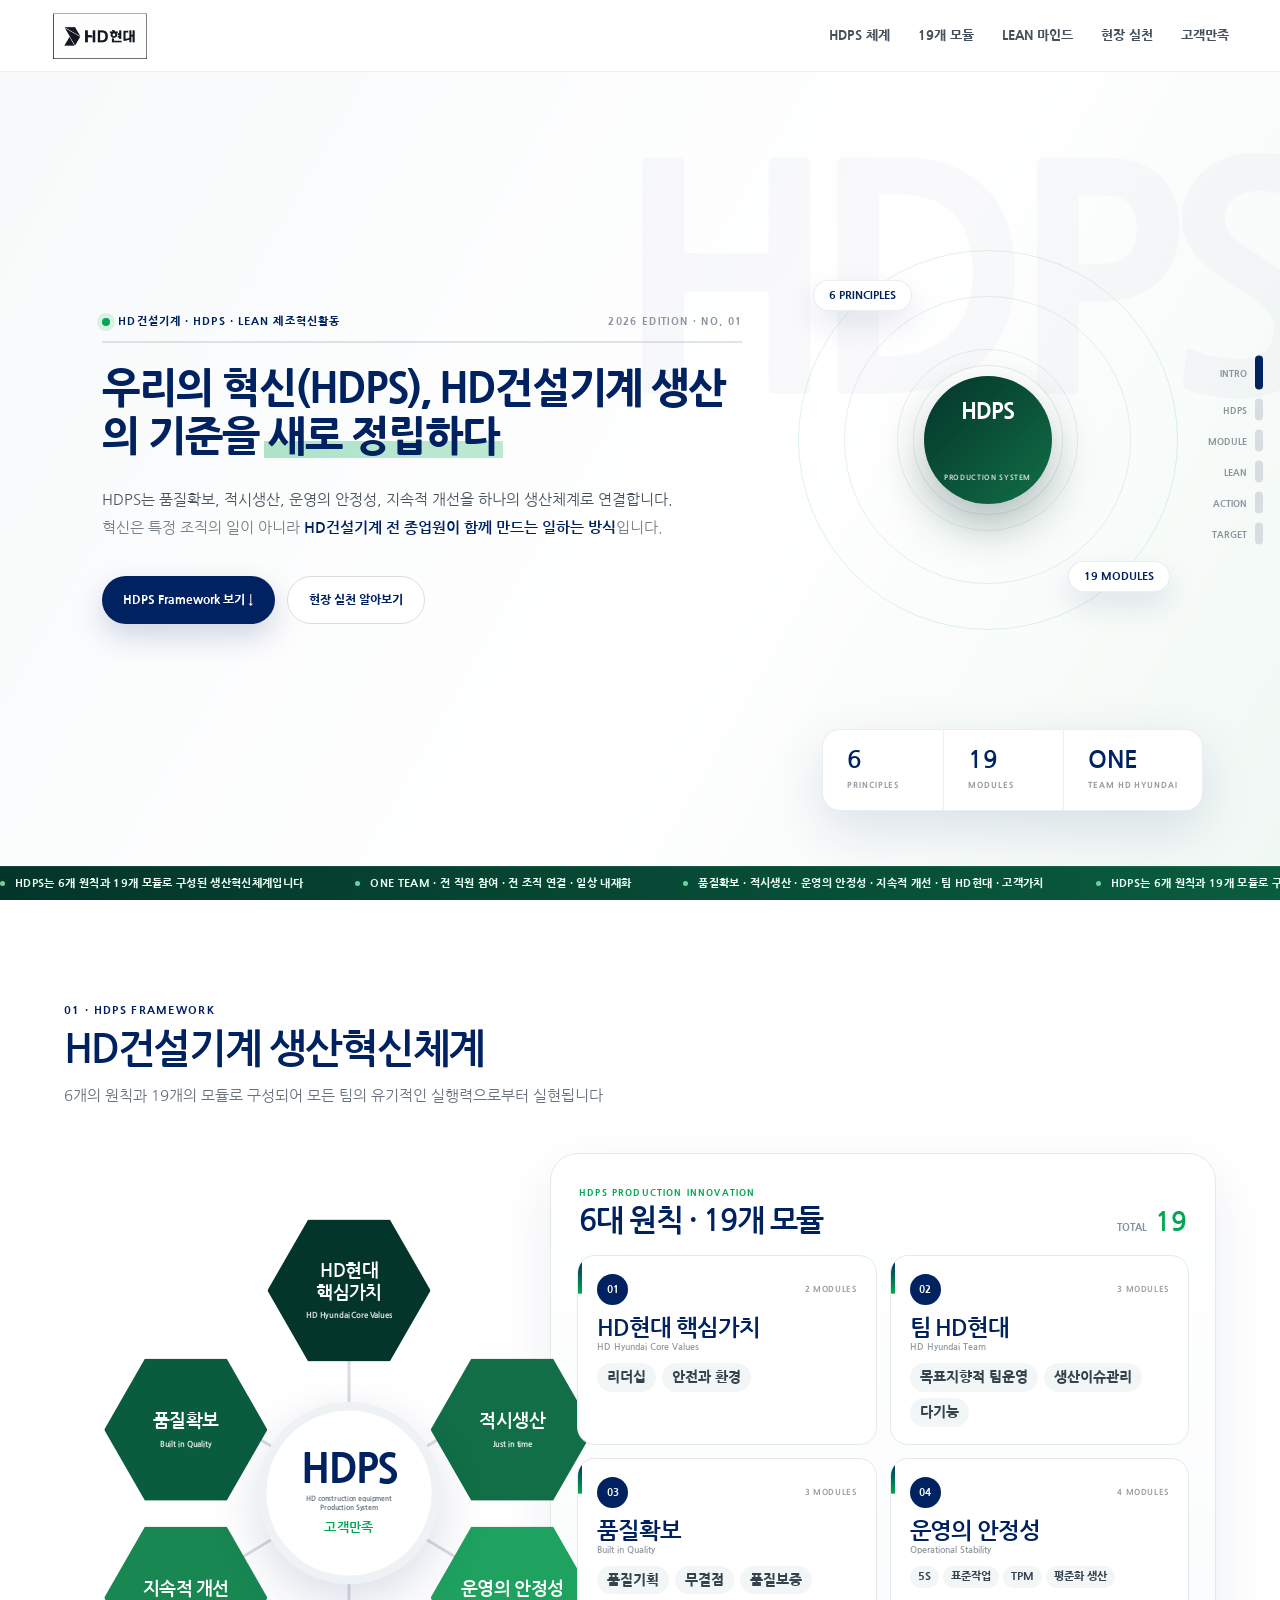
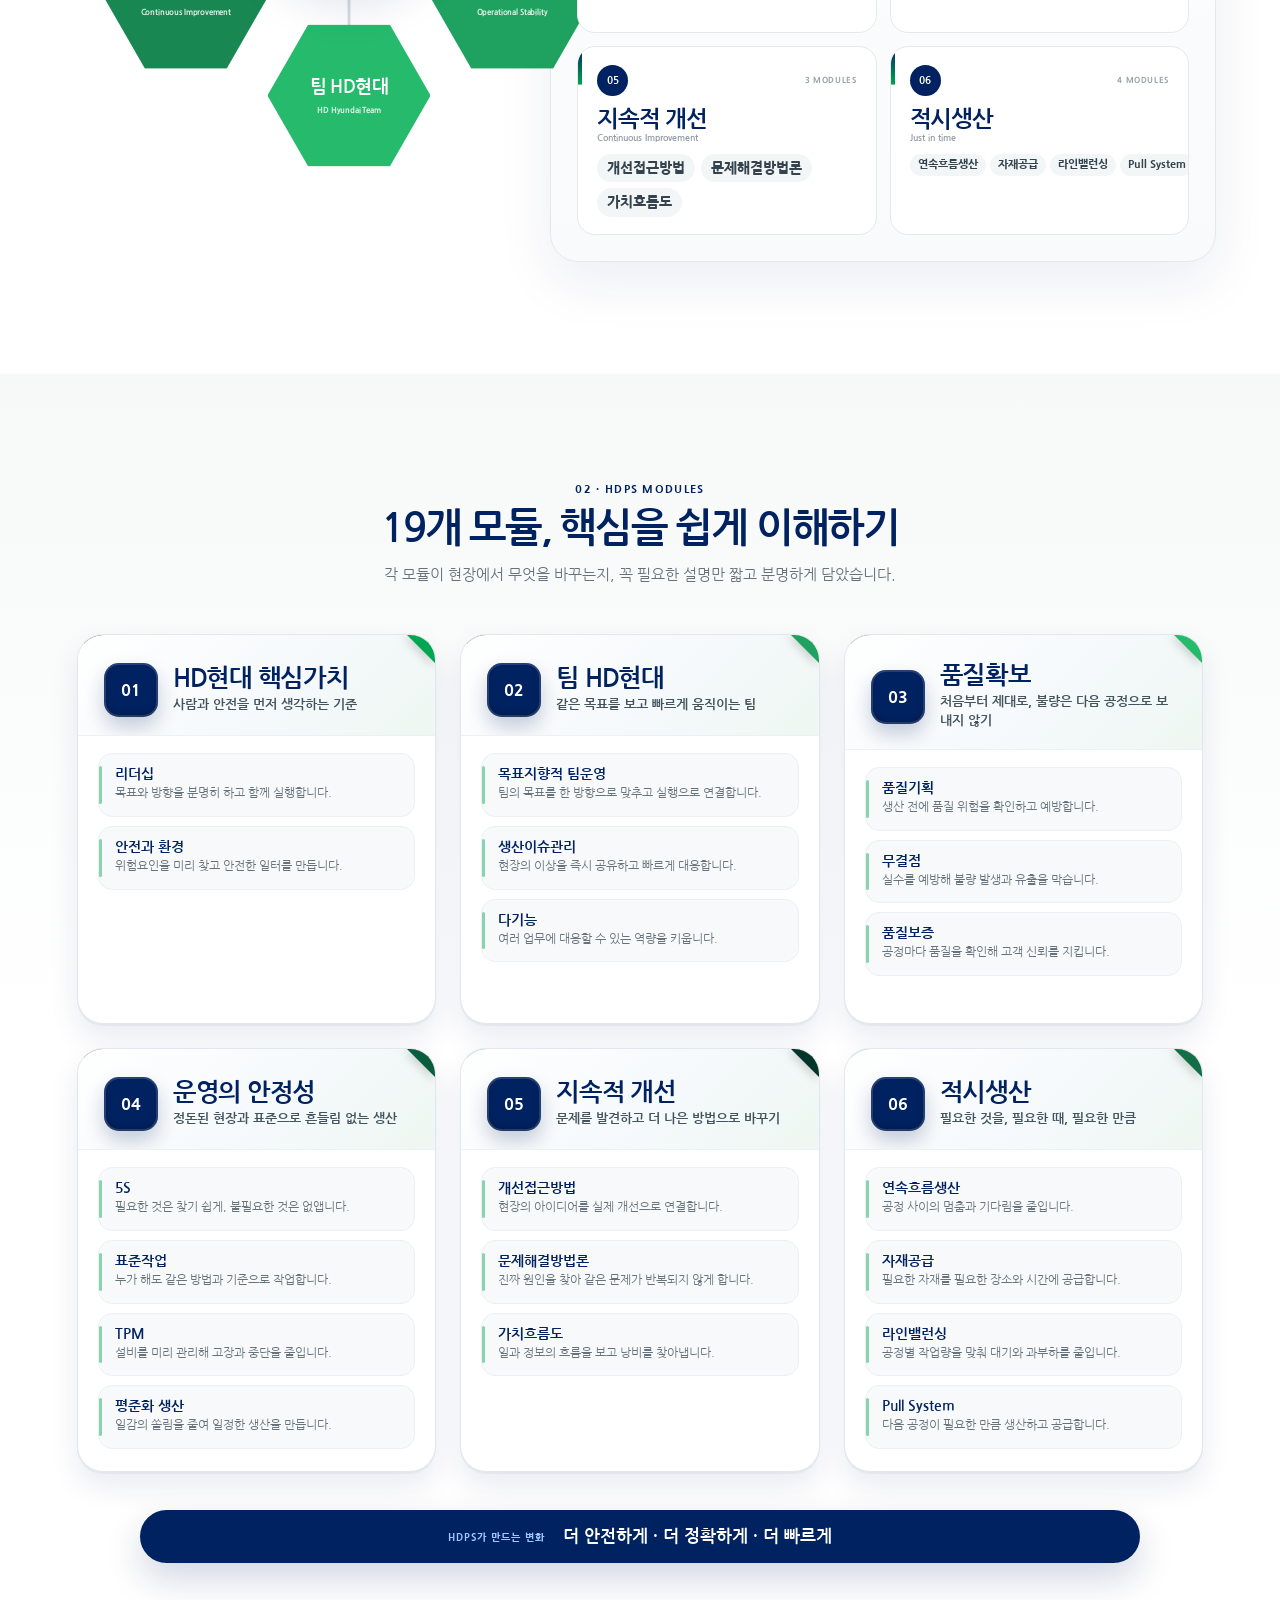
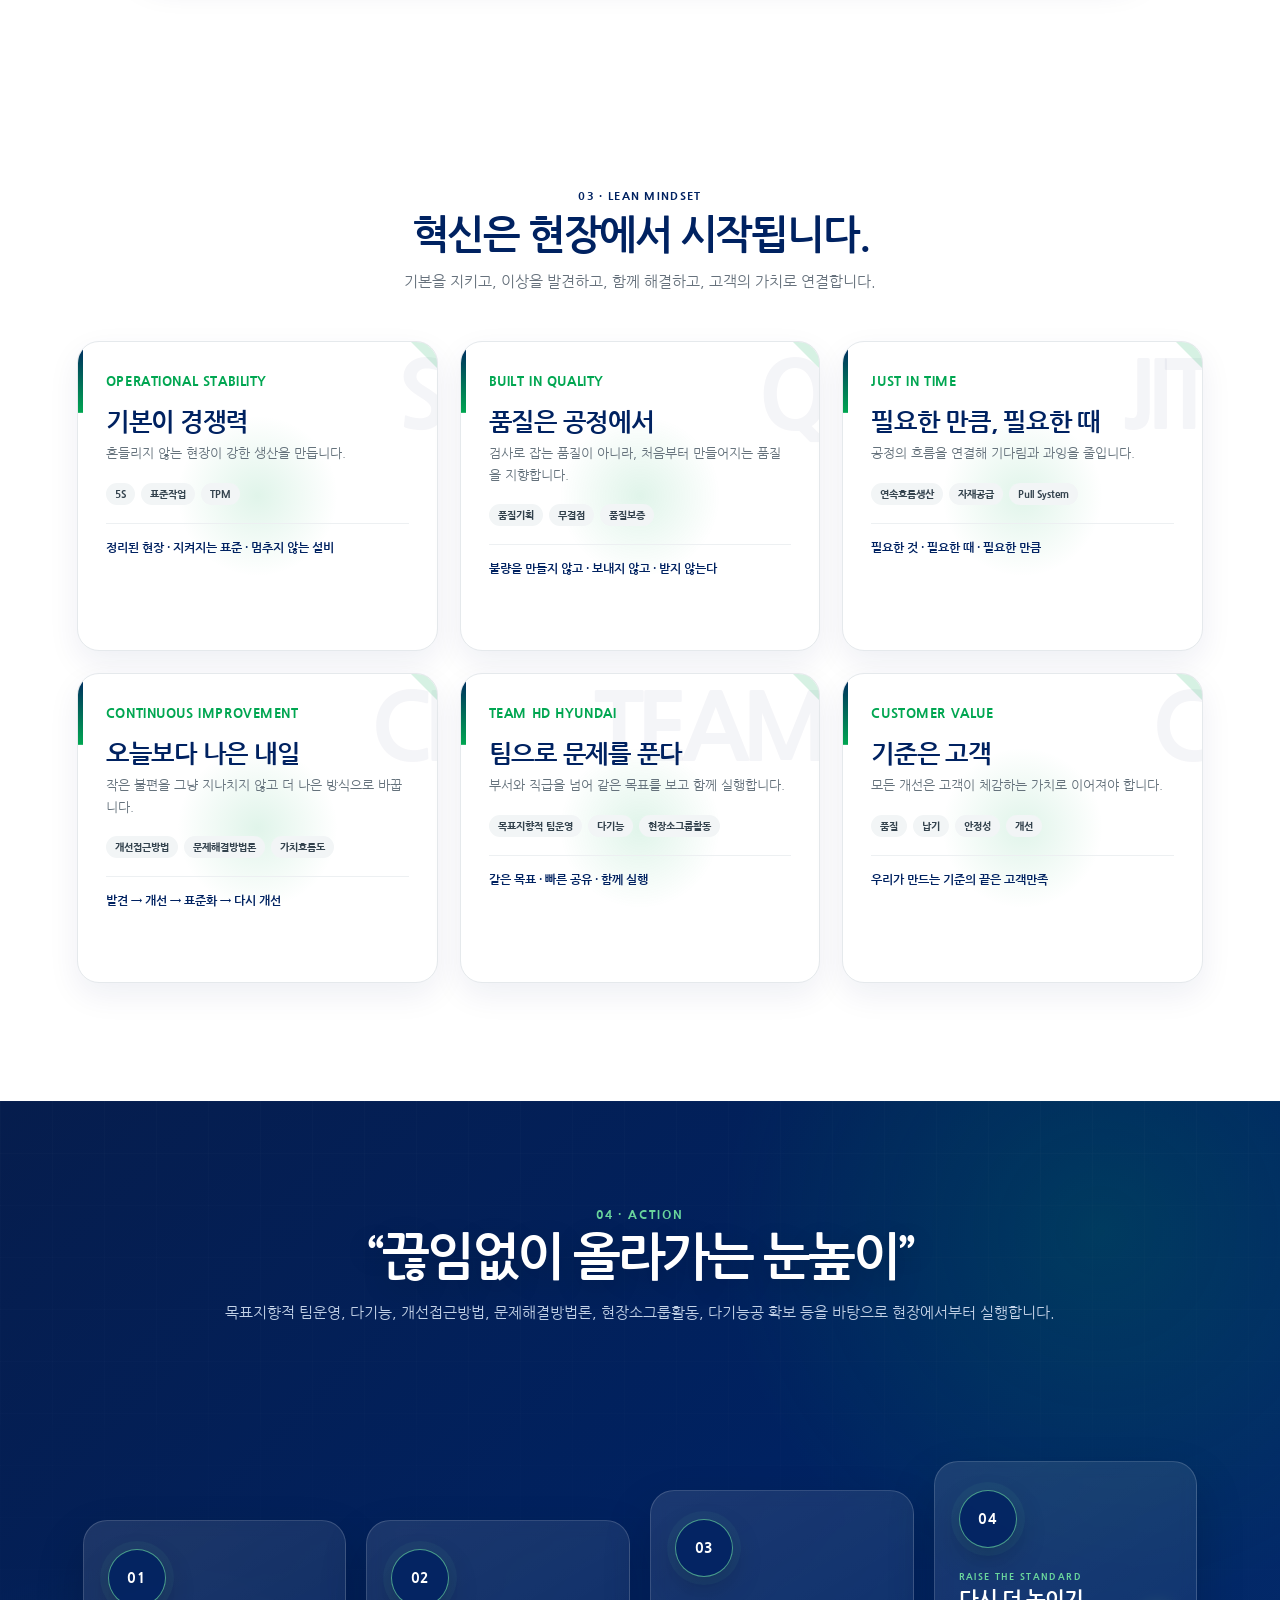
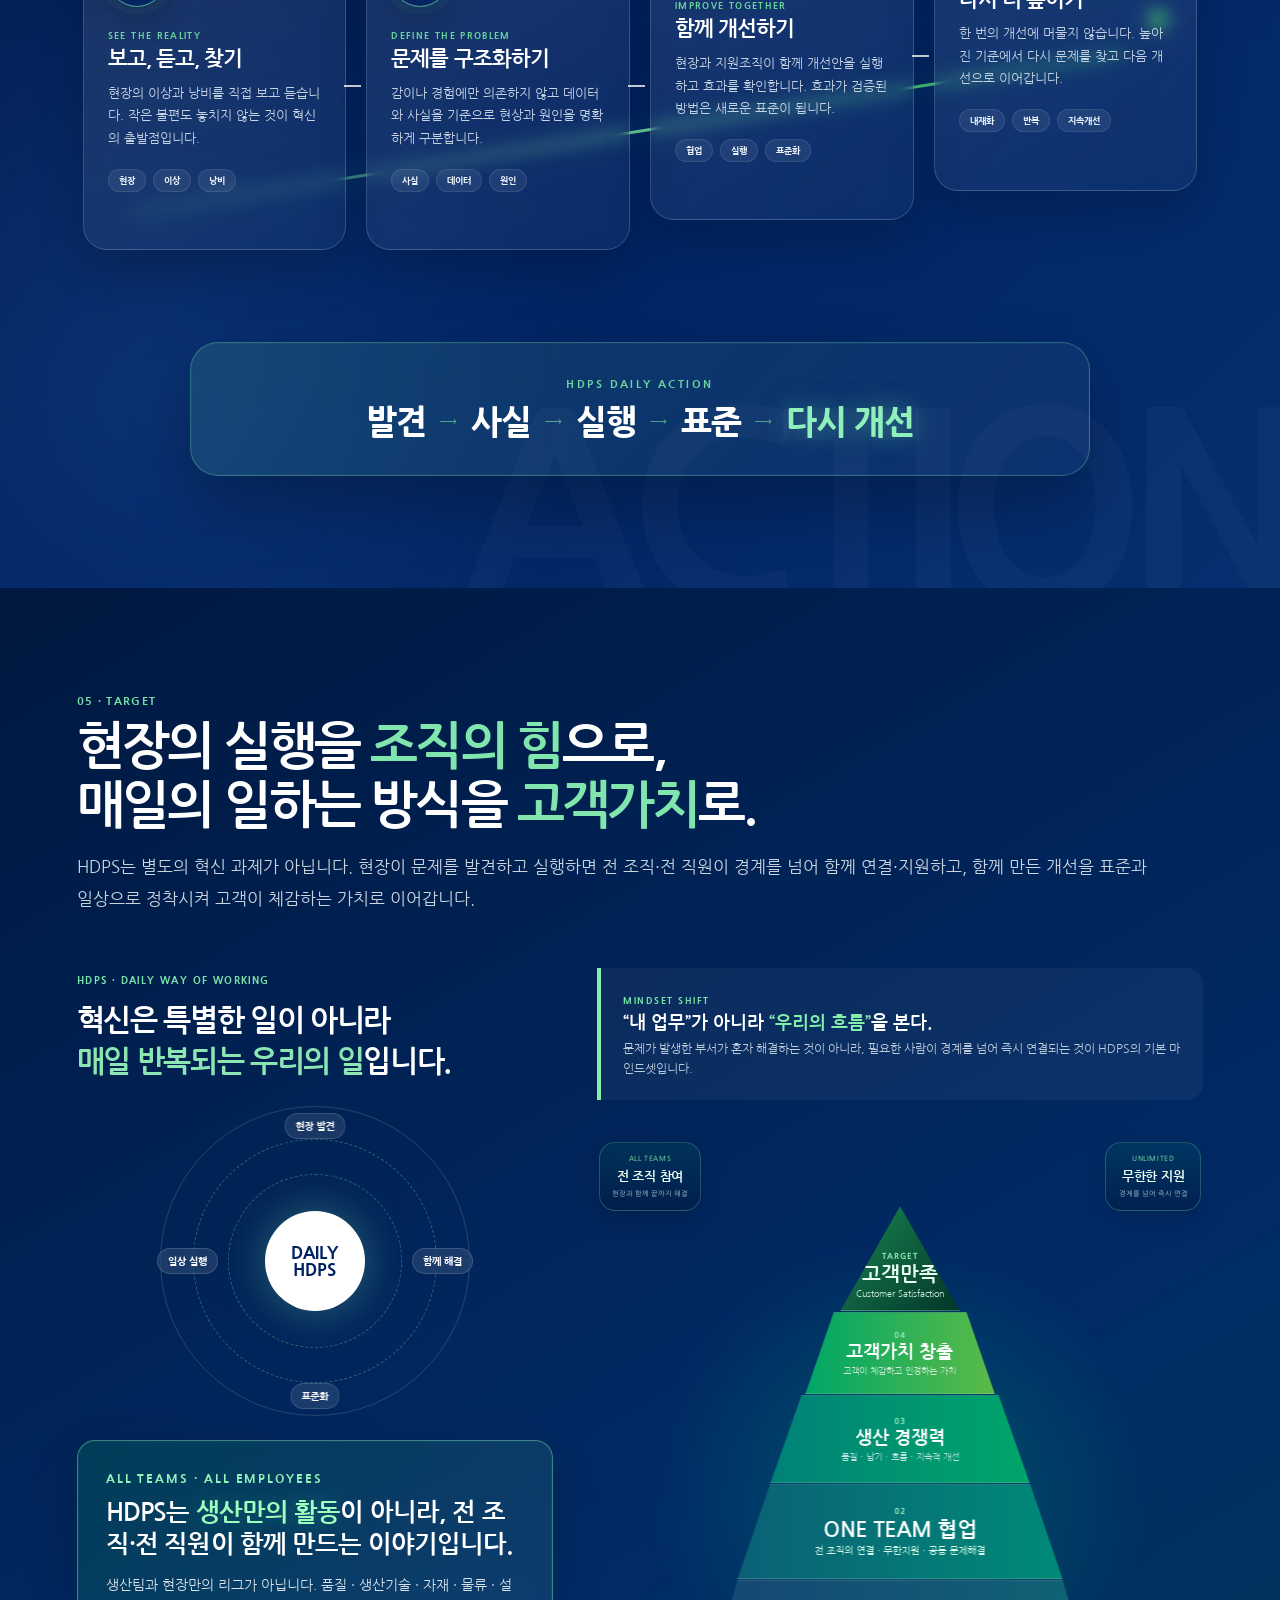
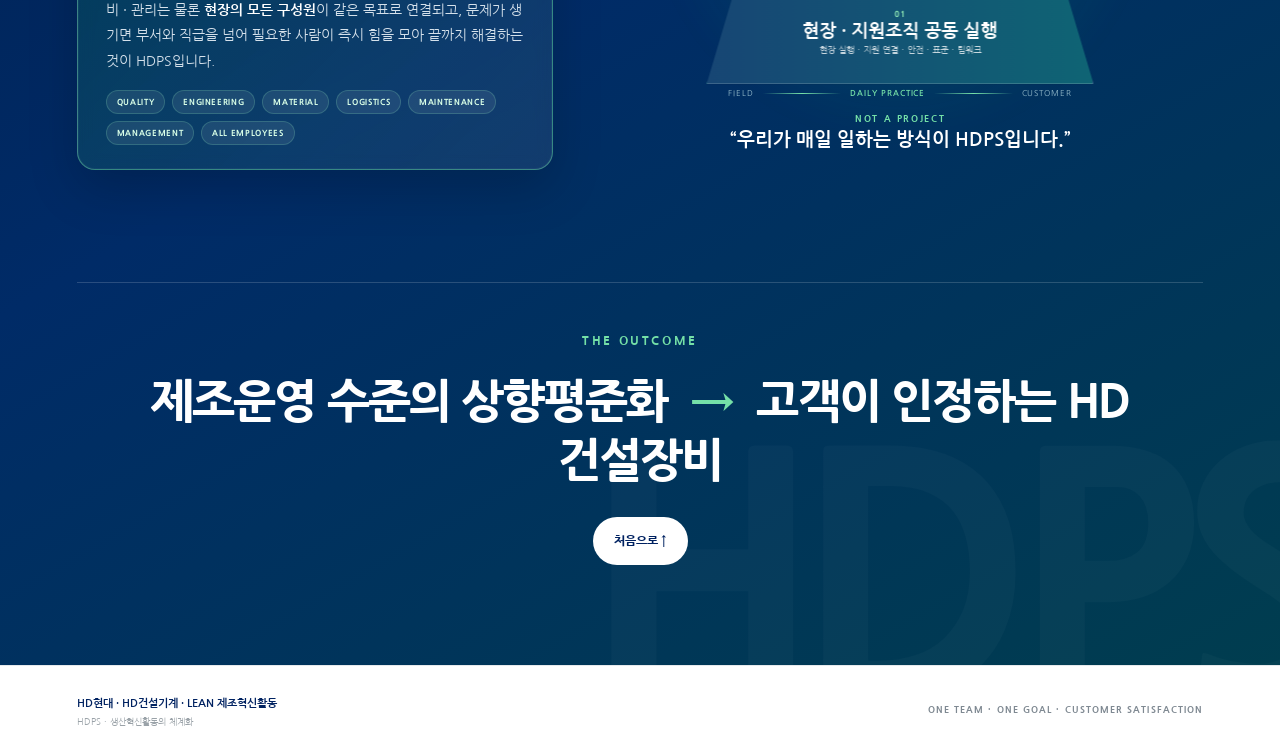
==== commit 1f8e3d15: "Add files via upload" ====
--- a/index.html
+++ b/index.html
@@ -8,7 +8,7 @@
 <link rel="preconnect" href="https://fonts.googleapis.com">
 <link rel="preconnect" href="https://fonts.gstatic.com" crossorigin>
 <link href="https://fonts.googleapis.com/css2?family=Nanum+Gothic:wght@400;700;800&display=swap" rel="stylesheet">
-<link rel="stylesheet" href="style.css?v=20260818-15-mantra-emphasis">
+<link rel="stylesheet" href="style.css?v=20260818-17-hd-equip">
 </head>
 <body>
 <div class="progress" id="progress"></div>
@@ -381,8 +381,8 @@
   </div>
 
   <div class="target-manifesto reveal">
-    <span>OUR WAY</span>
-    <strong>전 직원 참여 <i>×</i> 전 조직 연결 <i>×</i> 일상 내재화</strong>
+    <span>THE OUTCOME</span>
+    <strong>제조운영 수준의 상향평준화 <i>→</i> 고객이 인정하는 HD건설장비</strong>
     <a class="btn target-home-btn" href="#top">처음으로 ↑</a>
   </div>
 </section>
@@ -391,6 +391,6 @@
 <footer><div><strong>HD현대 · HD건설기계 · LEAN 제조혁신활동</strong><p>HDPS · 생산혁신활동의 체계화</p></div><div class="tag">ONE TEAM · ONE GOAL · CUSTOMER SATISFACTION</div></footer>
 <button class="backtop" id="backtop" aria-label="맨 위로">↑</button>
 
-<script src="script.js?v=20260818-15-mantra-emphasis" defer></script>
+<script src="script.js?v=20260818-17-hd-equip" defer></script>
 </body>
 </html>
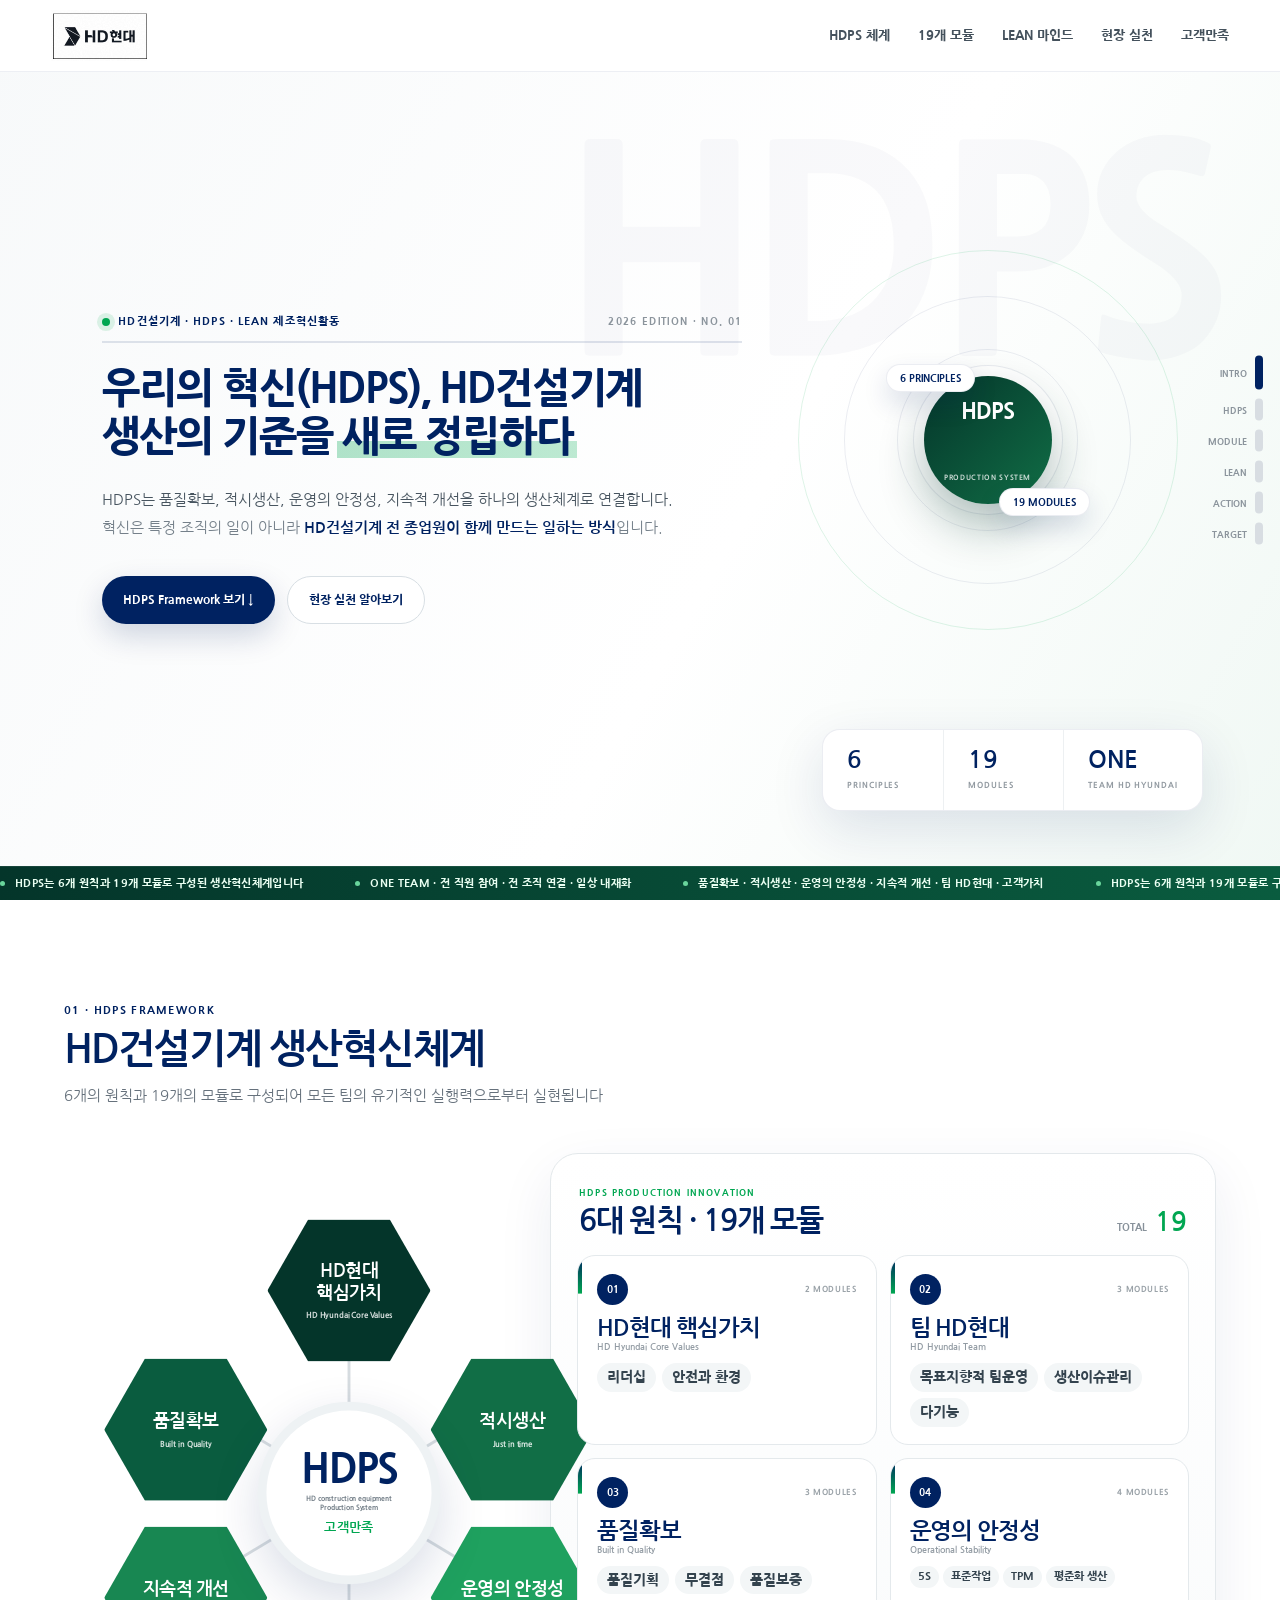
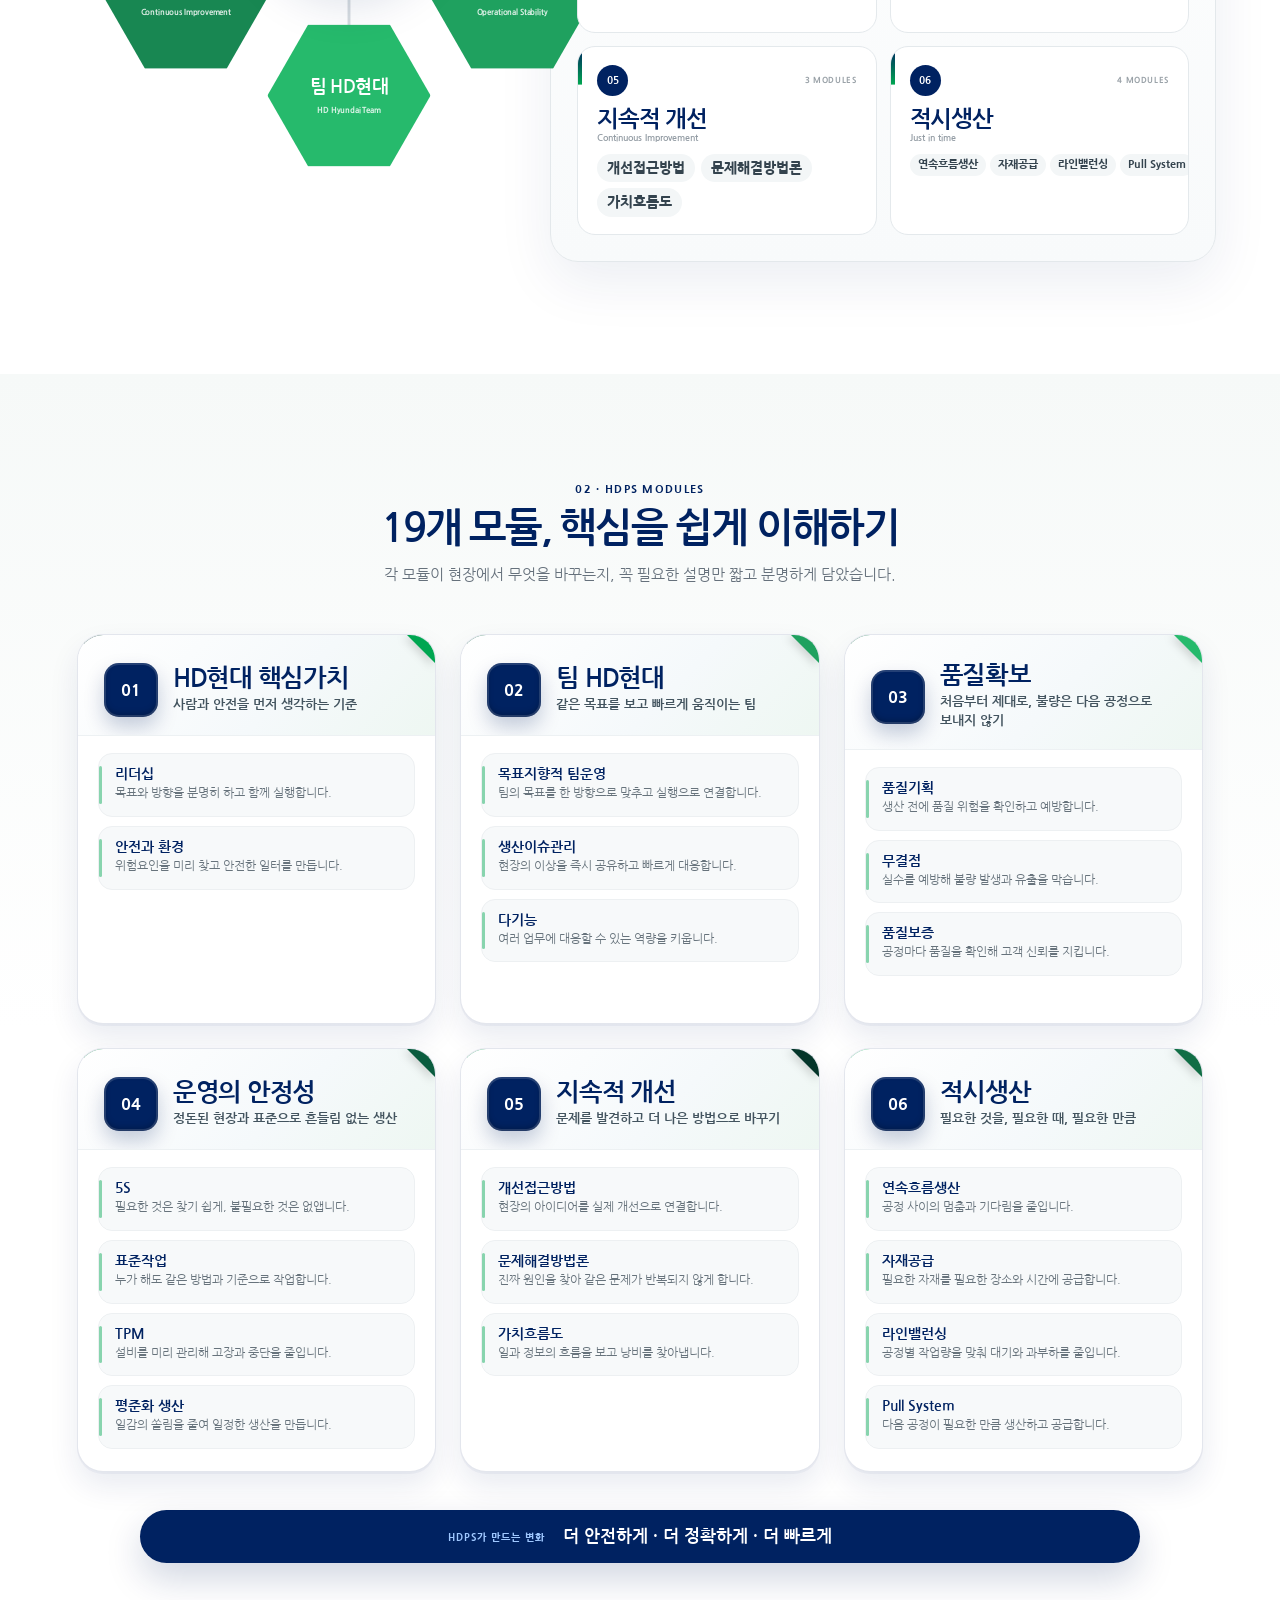
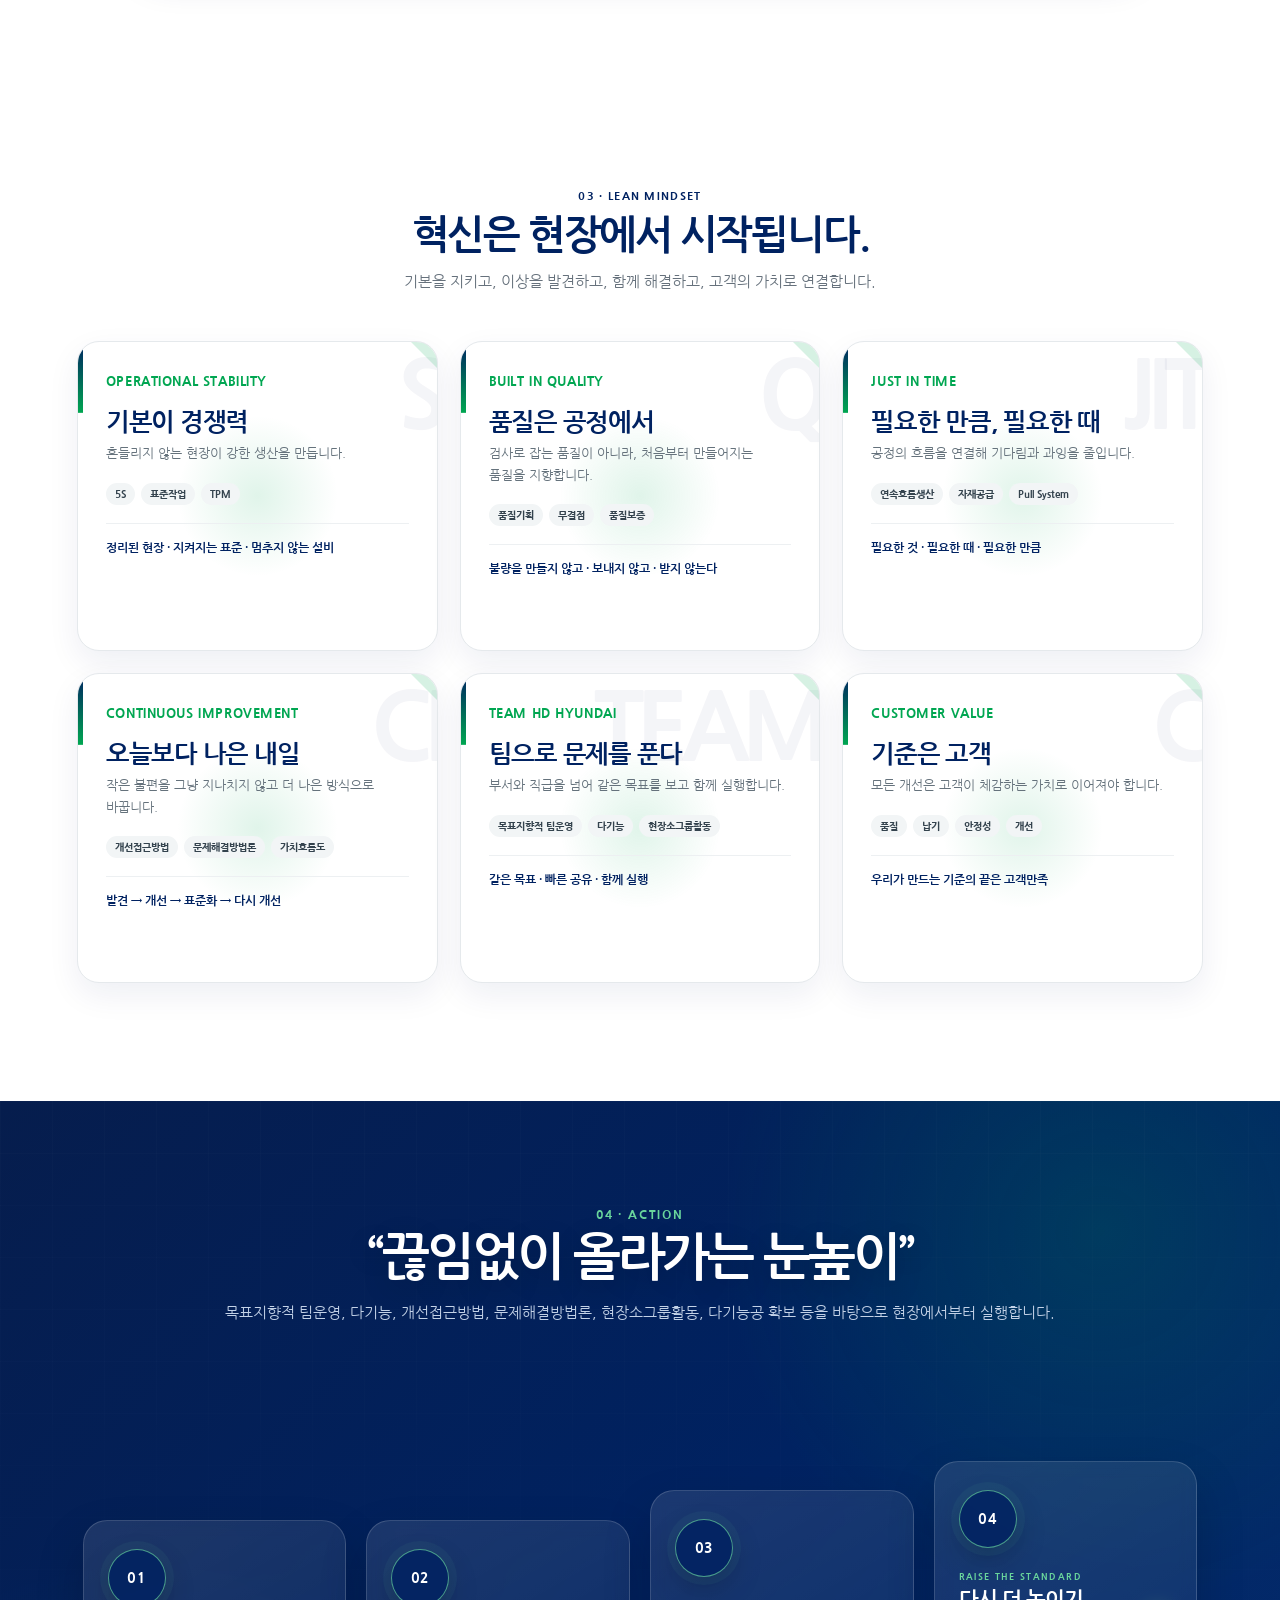
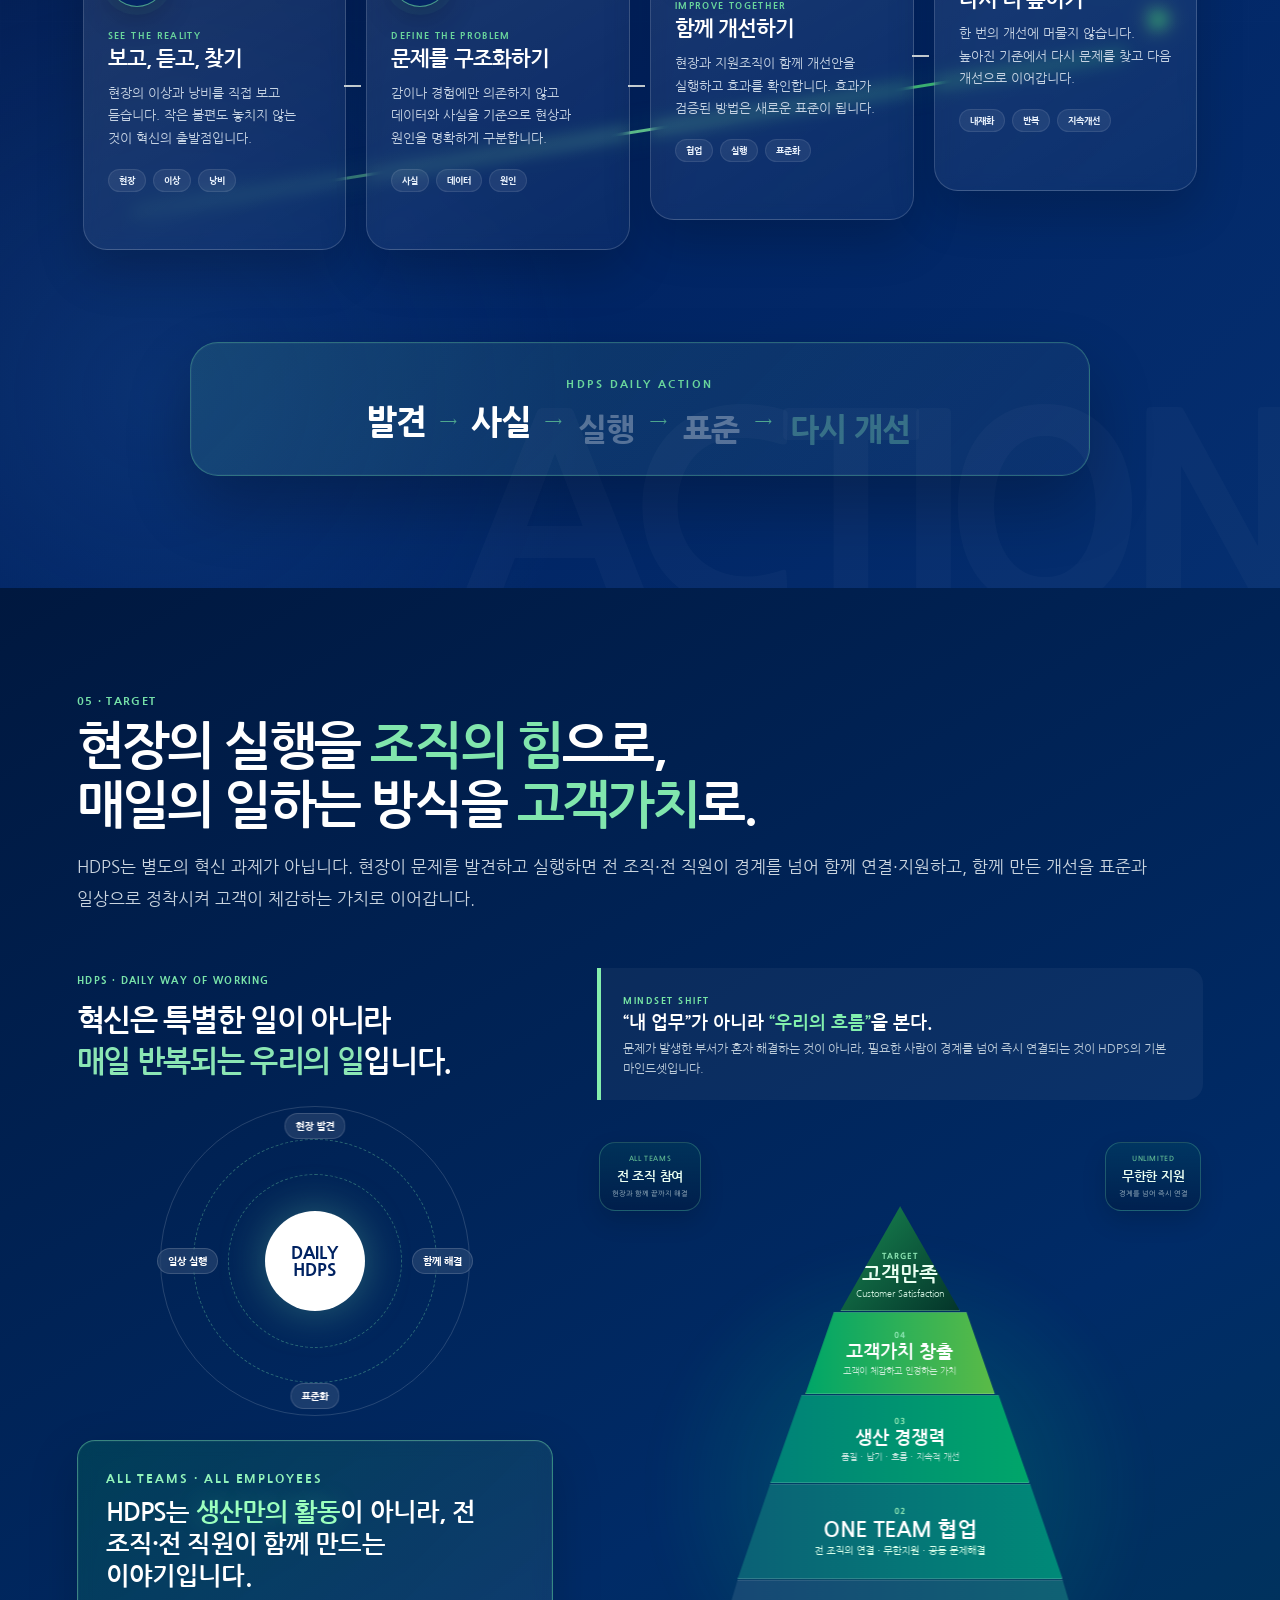
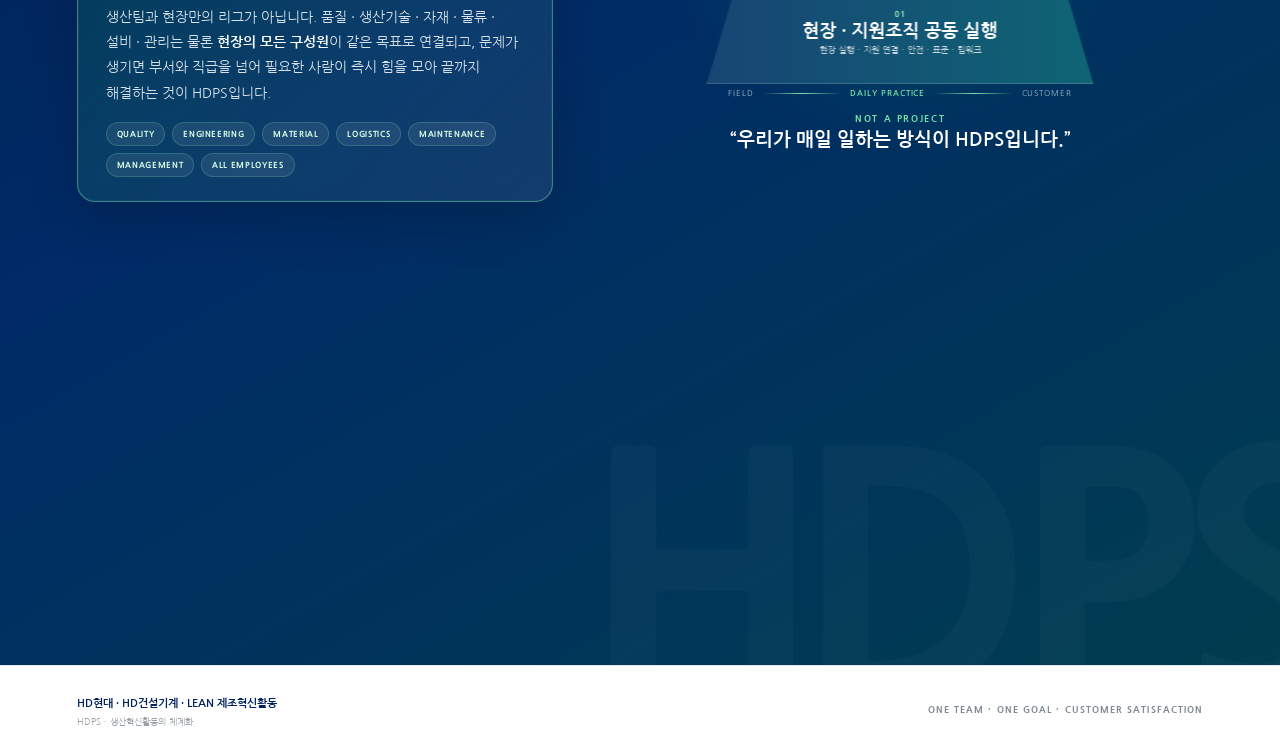
==== commit e7ad9897: "Add files via upload" ====
--- a/index.html
+++ b/index.html
@@ -8,7 +8,7 @@
 <link rel="preconnect" href="https://fonts.googleapis.com">
 <link rel="preconnect" href="https://fonts.gstatic.com" crossorigin>
 <link href="https://fonts.googleapis.com/css2?family=Nanum+Gothic:wght@400;700;800&display=swap" rel="stylesheet">
-<link rel="stylesheet" href="style.css?v=20260818-17-hd-equip">
+<link rel="stylesheet" href="style.css?v=20260818-20-watermark-fix">
 </head>
 <body>
 <div class="progress" id="progress"></div>
@@ -41,9 +41,11 @@
   </div>
   <div class="hero-visual reveal d2" aria-hidden="true">
     <div class="hero-orbit"></div>
-    <div class="hero-core"><strong>HDPS</strong><small>PRODUCTION SYSTEM</small></div>
-    <span class="hero-chip hc-1">6 PRINCIPLES</span>
-    <span class="hero-chip hc-2">19 MODULES</span>
+    <div class="hero-core">
+      <strong>HDPS</strong><small>PRODUCTION SYSTEM</small>
+      <span class="hero-chip hc-1">6 PRINCIPLES</span>
+      <span class="hero-chip hc-2">19 MODULES</span>
+    </div>
   </div>
   <div class="hero-stats reveal d3"><div><strong>6</strong><span>PRINCIPLES</span></div><div><strong>19</strong><span>MODULES</span></div><div><strong>ONE</strong><span>TEAM HD HYUNDAI</span></div></div>
 
@@ -391,6 +393,6 @@
 <footer><div><strong>HD현대 · HD건설기계 · LEAN 제조혁신활동</strong><p>HDPS · 생산혁신활동의 체계화</p></div><div class="tag">ONE TEAM · ONE GOAL · CUSTOMER SATISFACTION</div></footer>
 <button class="backtop" id="backtop" aria-label="맨 위로">↑</button>
 
-<script src="script.js?v=20260818-17-hd-equip" defer></script>
+<script src="script.js?v=20260818-20-watermark-fix" defer></script>
 </body>
 </html>
--- a/style.css
+++ b/style.css
@@ -3,20 +3,20 @@
   --line:#dfe5e9;--soft:#f4f7f8;--white:#fff;--shadow:0 18px 54px rgba(0,34,97,.12);
   --radius:24px;--ease:cubic-bezier(.2,.8,.2,1)
 }
-*{box-sizing:border-box}html{scroll-behavior:smooth}body{margin:0;font-family:'Nanum Gothic',system-ui,sans-serif;color:var(--ink);background:#fff;overflow-x:hidden}a{color:inherit;text-decoration:none}button{font:inherit}.progress{position:fixed;z-index:1000;top:0;left:0;height:3px;width:0;background:linear-gradient(90deg,var(--green),var(--blue));box-shadow:0 0 18px rgba(0,166,81,.45)}
+*{box-sizing:border-box}html{scroll-behavior:smooth}body{margin:0;font-family:'Nanum Gothic',system-ui,sans-serif;color:var(--ink);background:#fff;overflow-x:hidden;word-break:keep-all;overflow-wrap:break-word}a{color:inherit;text-decoration:none}button{font:inherit}.progress{position:fixed;z-index:1000;top:0;left:0;height:3px;width:0;background:linear-gradient(90deg,var(--green),var(--blue));box-shadow:0 0 18px rgba(0,166,81,.45)}
 .topbar{position:fixed;z-index:900;left:0;right:0;top:0;height:72px;padding:0 clamp(24px,4vw,70px);display:flex;align-items:center;justify-content:space-between;background:rgba(255,255,255,.93);backdrop-filter:blur(16px);border-bottom:1px solid rgba(0,34,97,.07);transition:.3s var(--ease)}.topbar.scrolled{height:62px;box-shadow:0 10px 34px rgba(0,34,97,.08)}.logo{display:block;width:96px;height:auto}.topnav{display:flex;gap:28px}.topnav a{position:relative;font-size:13px;font-weight:800;color:#44515c}.topnav a:after{content:"";position:absolute;left:0;right:100%;bottom:-8px;height:2px;background:var(--green);transition:.25s}.topnav a:hover:after,.topnav a.active:after{right:0}.topnav a.active{color:var(--blue)}
 .bookmarks{position:fixed;z-index:800;right:17px;top:50%;transform:translateY(-50%);display:grid;gap:9px}.bookmark{border:0;background:none;display:flex;align-items:center;justify-content:flex-end;gap:8px;cursor:pointer;padding:0}.bookmark .label{font-size:9px;font-weight:900;color:#8b949c;opacity:0;transform:translateX(8px);transition:.2s}.bookmark .tab{width:8px;height:22px;border-radius:4px;background:#d8dde2;transition:.25s}.bookmark:hover .label,.bookmark.active .label{opacity:1;transform:none}.bookmark.active .tab{height:34px;background:var(--blue)}
-main section{position:relative;scroll-margin-top:70px}.hero{min-height:100vh;padding:130px clamp(42px,8vw,140px) 90px;display:flex;align-items:center;justify-content:space-between;gap:48px;background:linear-gradient(120deg,#f7f9fa 0%,#fff 58%,#f0f8f4 100%);overflow:hidden}.hero:before{content:"HDPS";position:absolute;right:-2vw;top:18%;font-weight:900;font-size:clamp(160px,24vw,410px);letter-spacing:-.08em;color:rgba(0,34,97,.025);line-height:.8}
+main section{position:relative;scroll-margin-top:70px}.hero{min-height:100vh;padding:130px clamp(42px,8vw,140px) 90px;display:flex;align-items:center;justify-content:space-between;gap:48px;background:linear-gradient(120deg,#f7f9fa 0%,#fff 58%,#f0f8f4 100%);overflow:hidden}.hero:before{content:"HDPS";position:absolute;right:5vw;top:16%;font-weight:900;font-size:clamp(160px,22vw,380px);letter-spacing:-.06em;color:rgba(0,34,97,.025);line-height:.8}
 .hero-orbit{position:absolute;z-index:1;inset:0;border:1px solid rgba(0,166,81,.13);border-radius:50%;animation:orbitPulse 5s ease-in-out infinite}.hero-orbit:after,.hero-orbit:before{content:"";position:absolute;border:1px solid rgba(0,34,97,.08);border-radius:50%;inset:12%}.hero-orbit:after{inset:26%}
 .hero-visual{position:relative;z-index:2;flex:0 1 380px;width:380px;max-width:38vw;aspect-ratio:1;margin-bottom:60px}
 .hero-core{position:absolute;left:50%;top:50%;transform:translate(-50%,-50%);width:128px;height:128px;border-radius:50%;display:grid;place-items:center;text-align:center;background:linear-gradient(135deg,#04352a,#116e46);box-shadow:0 22px 46px rgba(4,53,42,.32),0 0 0 10px #fff,0 0 0 11px rgba(0,34,97,.08);z-index:2}
 .hero-core strong{font-size:22px;font-weight:900;letter-spacing:-.05em;color:#fff}
 .hero-core small{display:block;margin-top:5px;font-size:6.5px;letter-spacing:.1em;font-weight:800;color:rgba(255,255,255,.78)}
-.hero-chip{position:absolute;z-index:2;display:inline-flex;align-items:center;padding:9px 15px;border-radius:999px;background:#fff;border:1px solid rgba(0,34,97,.08);box-shadow:0 14px 30px rgba(0,34,97,.1);font-size:10.5px;font-weight:900;color:var(--blue);white-space:nowrap;animation:heroFloat 4.6s ease-in-out infinite}
-.hc-1{left:4%;top:8%}
-.hc-2{right:2%;bottom:10%;animation-delay:1.4s}
+.hero-chip{position:absolute;z-index:3;display:inline-flex;align-items:center;padding:8px 13px;border-radius:999px;background:#fff;border:1px solid rgba(0,34,97,.08);box-shadow:0 12px 26px rgba(0,34,97,.14);font-size:10px;font-weight:900;color:var(--blue);white-space:nowrap;animation:heroFloat 4.6s ease-in-out infinite}
+.hc-1{top:-12px;left:-38px}
+.hc-2{bottom:-12px;right:-38px;animation-delay:1.4s}
 @keyframes heroFloat{0%,100%{transform:translateY(0)}50%{transform:translateY(-10px)}}
-.hero-content{position:relative;z-index:3;flex:1 1 560px;max-width:640px;min-width:0}.kicker{font-size:11px;letter-spacing:.12em;font-weight:900;color:var(--blue)}.hero h1{margin:22px 0 26px;font-size:clamp(30px,3.2vw,44px);line-height:1.16;letter-spacing:-.05em;color:var(--blue);font-weight:900}.lead{font-size:clamp(15px,1.2vw,18px);line-height:1.8;color:#47545f}.lead em{font-style:normal;color:#75808a}.lead strong{color:var(--blue)}.actions{display:flex;gap:12px;margin-top:34px;flex-wrap:wrap}.btn{display:inline-flex;align-items:center;justify-content:center;min-height:48px;padding:0 21px;border-radius:999px;font-size:12px;font-weight:900;transition:.28s var(--ease)}.btn-main{background:var(--blue);color:#fff;box-shadow:0 12px 30px rgba(0,34,97,.18)}.btn-main:hover{transform:translateY(-3px);background:#063a88}.btn-sub{border:1px solid #d8dfe4;background:#fff;color:var(--blue)}.btn-sub:hover{border-color:var(--green);transform:translateY(-3px)}.hero-stats{position:absolute;z-index:4;right:6vw;bottom:calc(5.5vh + 40px);display:flex;background:#fff;border:1px solid rgba(0,34,97,.08);border-radius:18px;box-shadow:var(--shadow);overflow:hidden}.hero-stats div{padding:18px 24px;min-width:120px;border-left:1px solid #edf0f2}.hero-stats div:first-child{border-left:0}.hero-stats strong{display:block;font-size:24px;color:var(--blue)}.hero-stats span{font-size:8px;letter-spacing:.12em;font-weight:900;color:#929aa1}
+.hero-content{position:relative;z-index:3;flex:1 1 560px;max-width:640px;min-width:0}.kicker{font-size:11px;letter-spacing:.12em;font-weight:900;color:var(--blue)}.hero h1{margin:22px 0 26px;font-size:clamp(30px,3.2vw,44px);line-height:1.16;letter-spacing:-.05em;color:var(--blue);font-weight:900;word-break:keep-all;overflow-wrap:break-word}.lead{font-size:clamp(15px,1.2vw,18px);line-height:1.8;color:#47545f}.lead em{font-style:normal;color:#75808a}.lead strong{color:var(--blue)}.actions{display:flex;gap:12px;margin-top:34px;flex-wrap:wrap}.btn{display:inline-flex;align-items:center;justify-content:center;min-height:48px;padding:0 21px;border-radius:999px;font-size:12px;font-weight:900;transition:.28s var(--ease)}.btn-main{background:var(--blue);color:#fff;box-shadow:0 12px 30px rgba(0,34,97,.18)}.btn-main:hover{transform:translateY(-3px);background:#063a88}.btn-sub{border:1px solid #d8dfe4;background:#fff;color:var(--blue)}.btn-sub:hover{border-color:var(--green);transform:translateY(-3px)}.hero-stats{position:absolute;z-index:4;right:6vw;bottom:calc(5.5vh + 40px);display:flex;background:#fff;border:1px solid rgba(0,34,97,.08);border-radius:18px;box-shadow:var(--shadow);overflow:hidden}.hero-stats div{padding:18px 24px;min-width:120px;border-left:1px solid #edf0f2}.hero-stats div:first-child{border-left:0}.hero-stats strong{display:block;font-size:24px;color:var(--blue)}.hero-stats span{font-size:8px;letter-spacing:.12em;font-weight:900;color:#929aa1}
 
 /* =========================================================
    HERO — news masthead, headline highlight, ticker
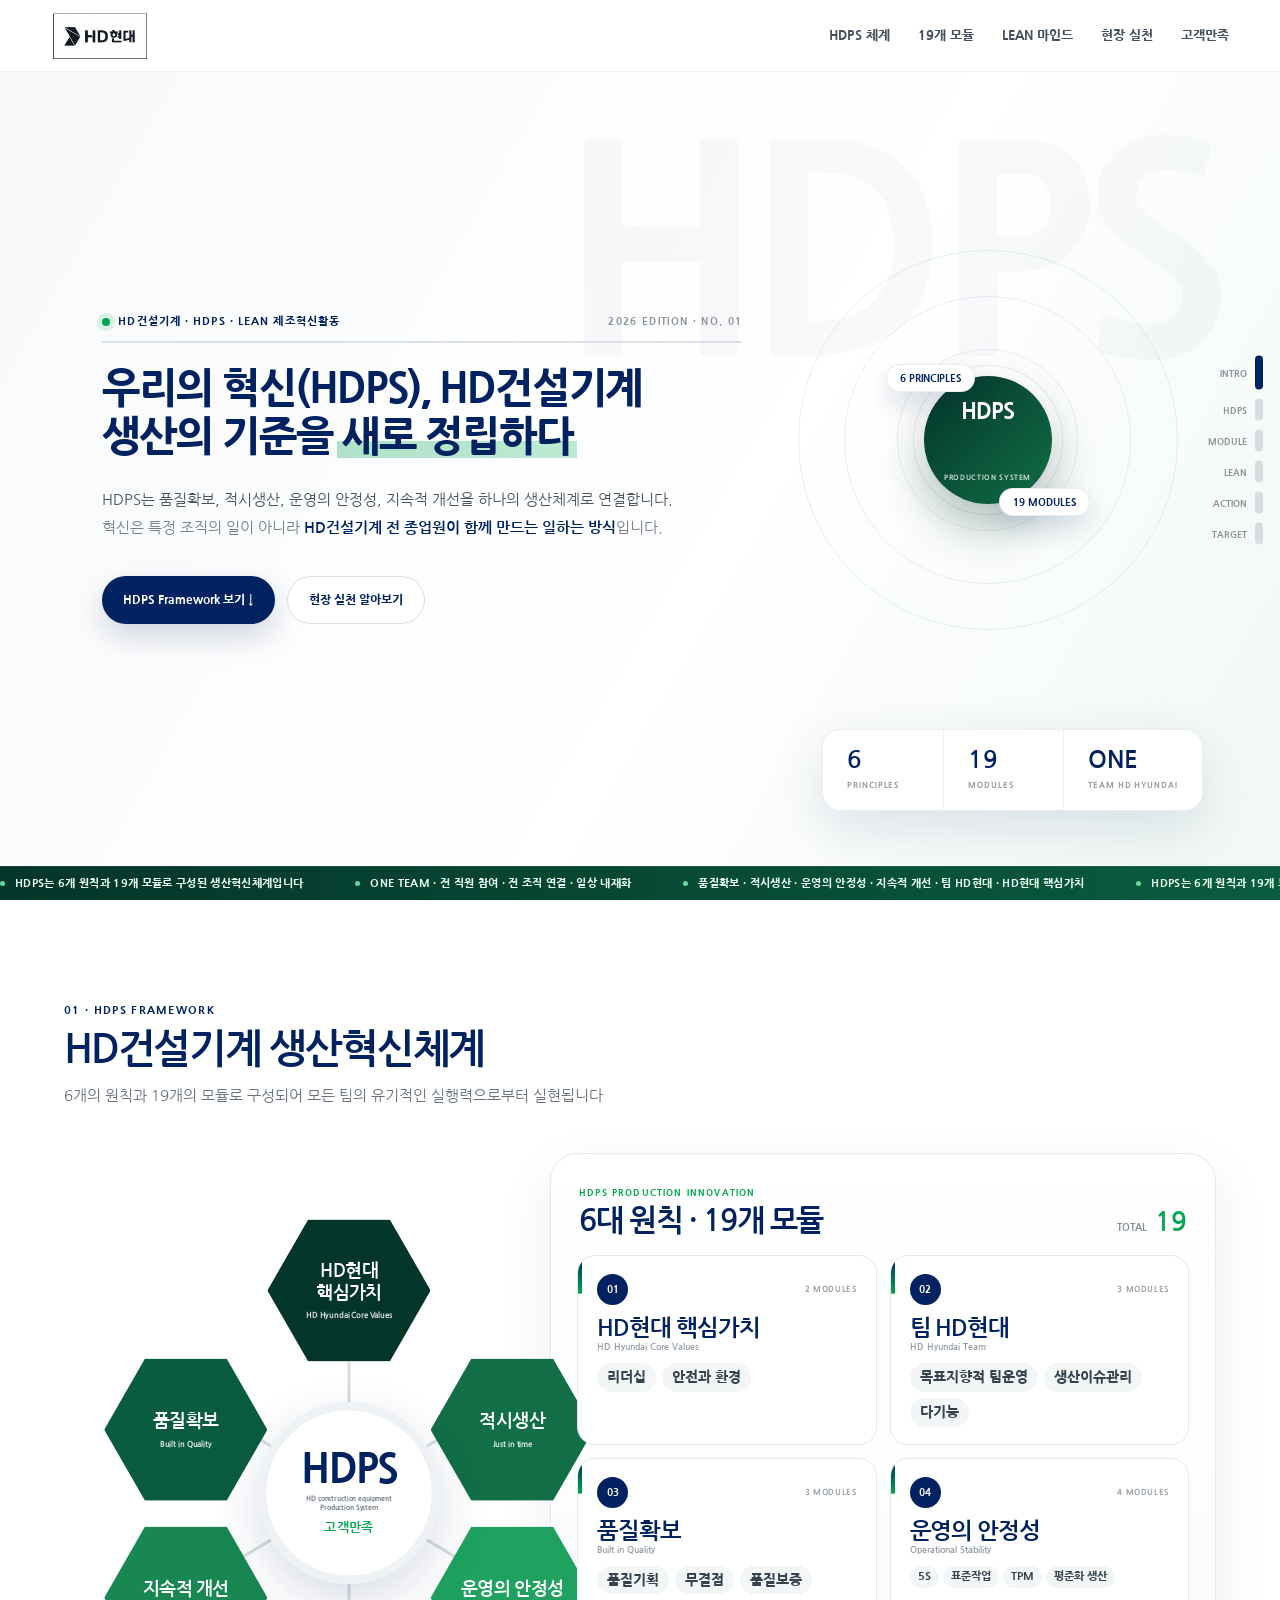
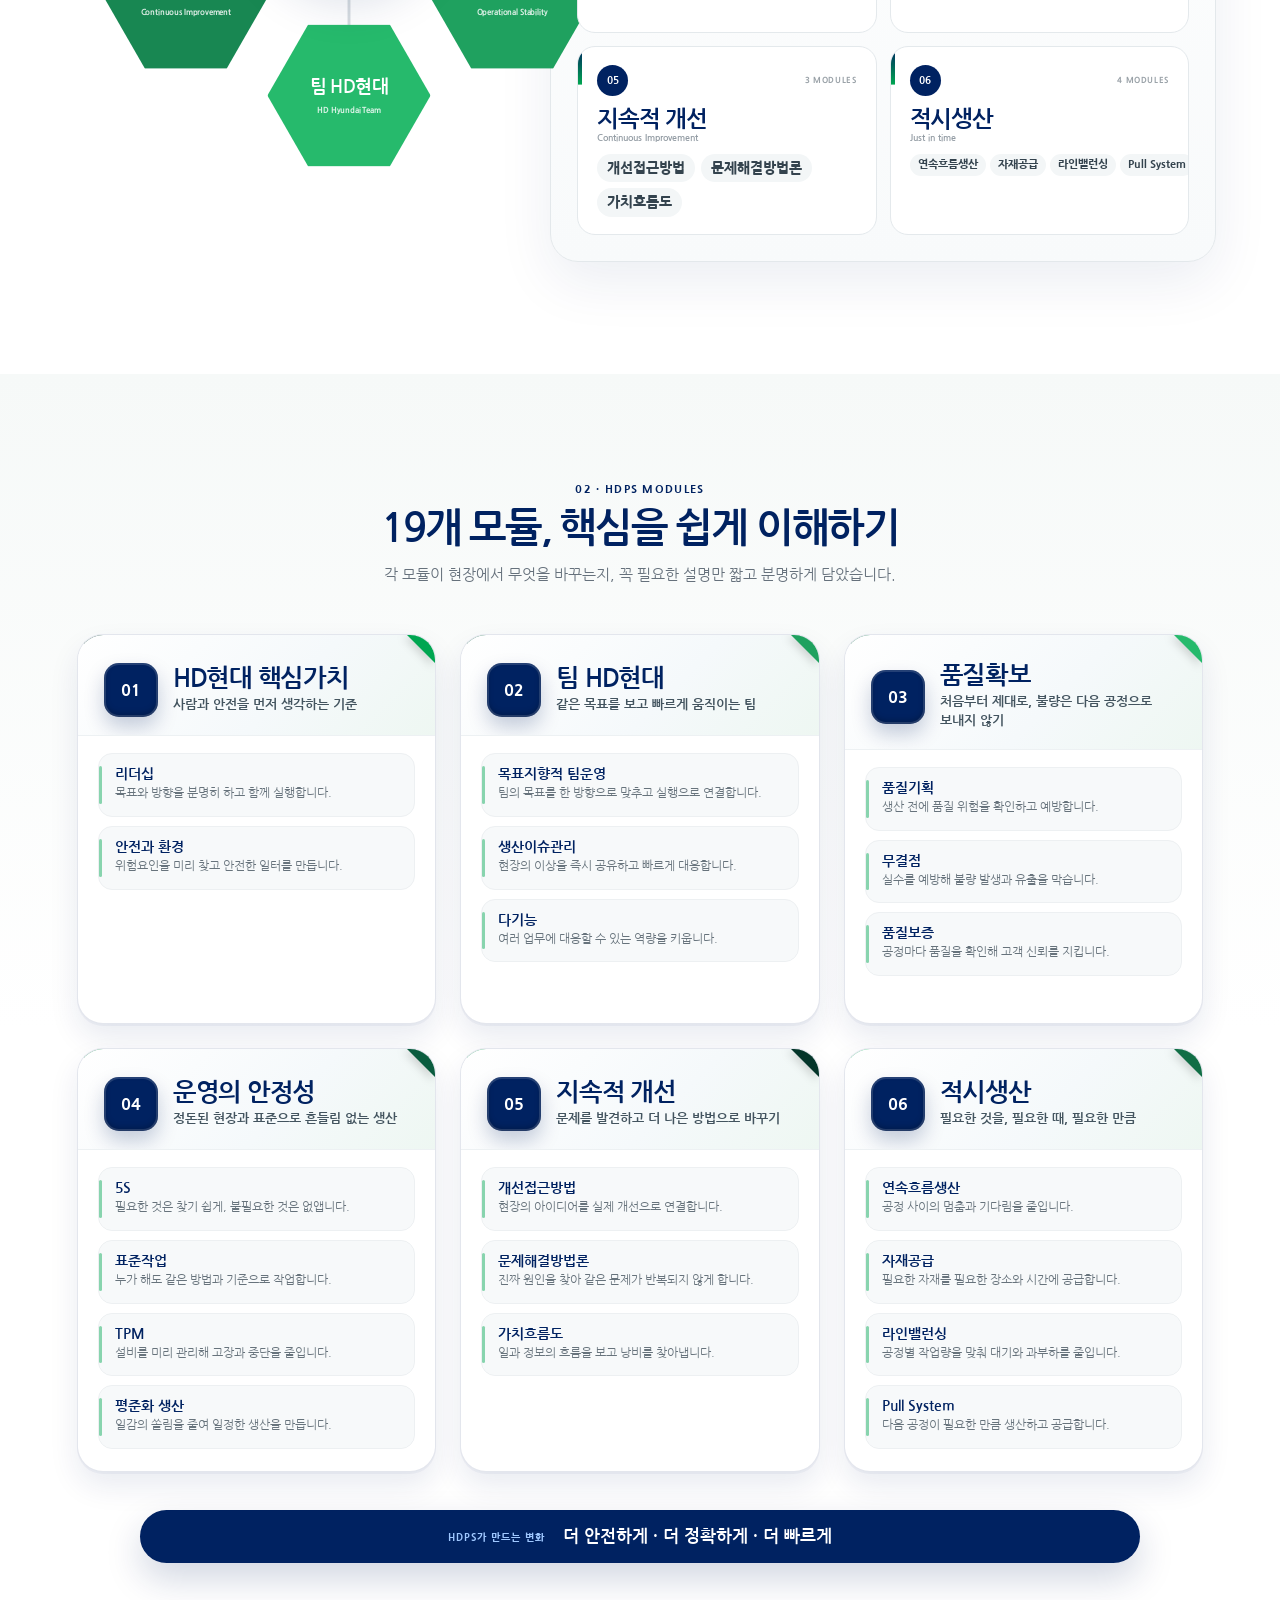
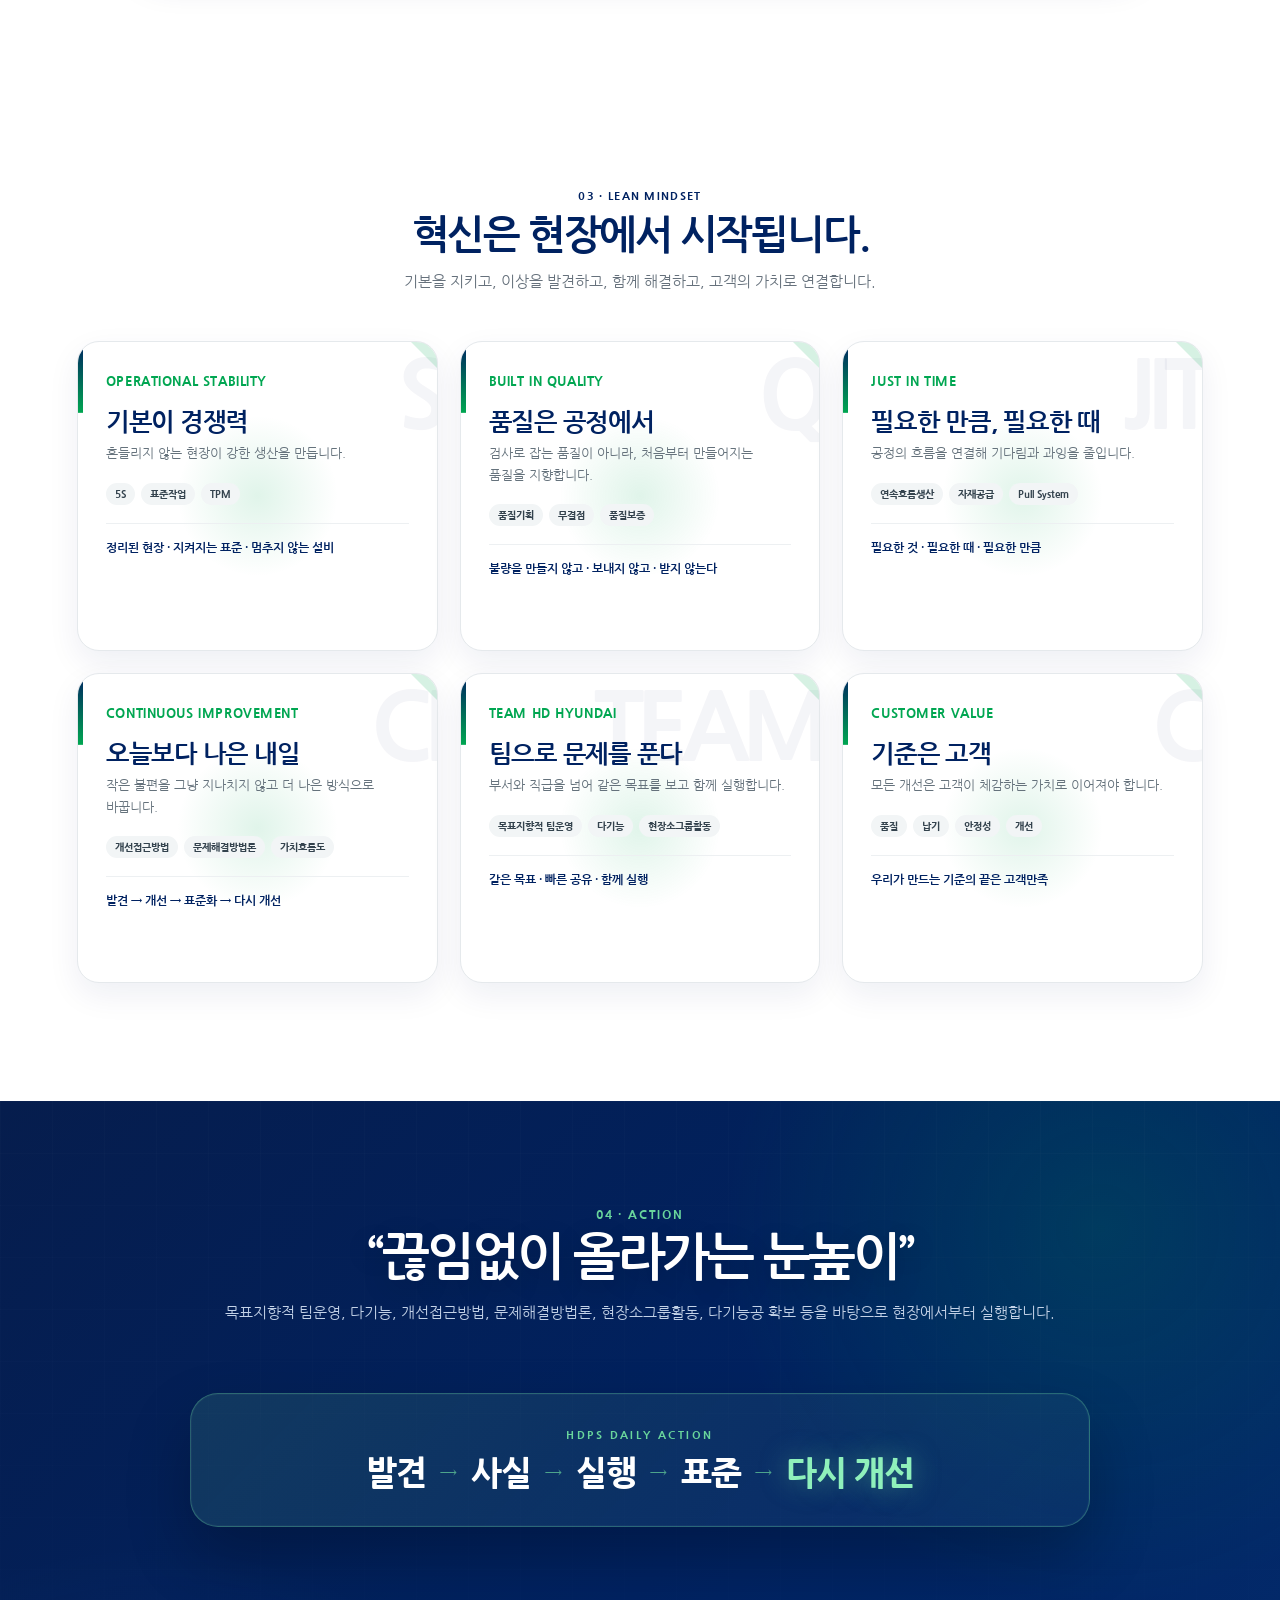
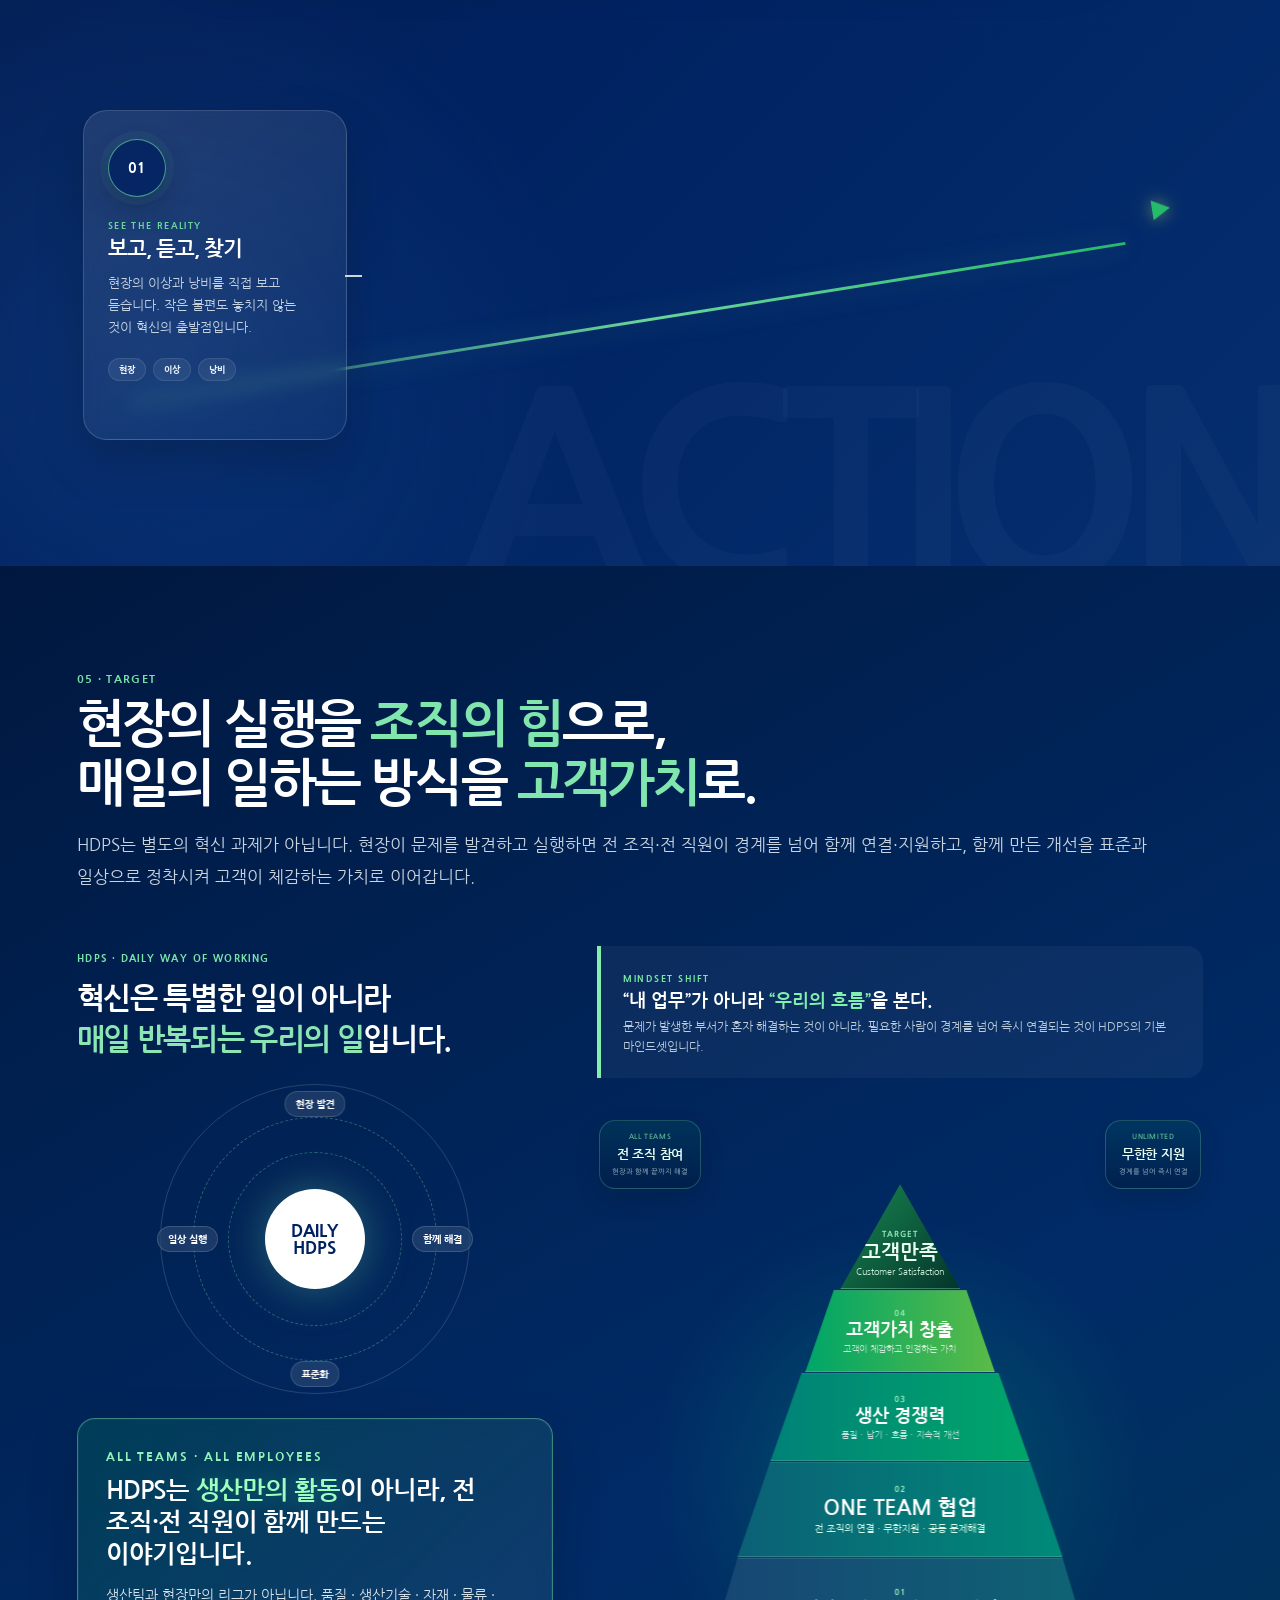
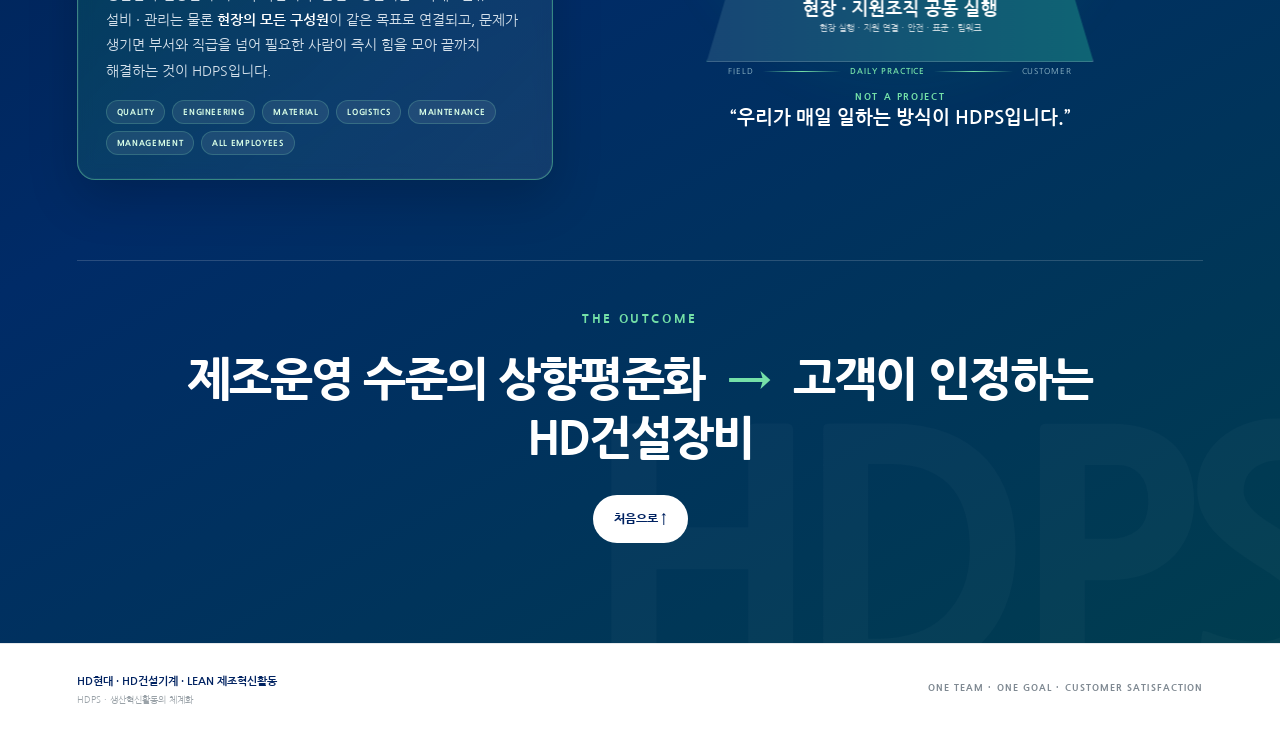
==== commit d4f326ff: "Add files via upload" ====
--- a/index.html
+++ b/index.html
@@ -8,7 +8,7 @@
 <link rel="preconnect" href="https://fonts.googleapis.com">
 <link rel="preconnect" href="https://fonts.gstatic.com" crossorigin>
 <link href="https://fonts.googleapis.com/css2?family=Nanum+Gothic:wght@400;700;800&display=swap" rel="stylesheet">
-<link rel="stylesheet" href="style.css?v=20260818-20-watermark-fix">
+<link rel="stylesheet" href="style.css?v=20260818-22-mantra-reorder">
 </head>
 <body>
 <div class="progress" id="progress"></div>
@@ -53,10 +53,10 @@
     <div class="ticker-track">
       <span>HDPS는 6개 원칙과 19개 모듈로 구성된 생산혁신체계입니다</span>
       <span>ONE TEAM · 전 직원 참여 · 전 조직 연결 · 일상 내재화</span>
-      <span>품질확보 · 적시생산 · 운영의 안정성 · 지속적 개선 · 팀 HD현대 · 고객가치</span>
+      <span>품질확보 · 적시생산 · 운영의 안정성 · 지속적 개선 · 팀 HD현대 · HD현대 핵심가치</span>
       <span>HDPS는 6개 원칙과 19개 모듈로 구성된 생산혁신체계입니다</span>
       <span>ONE TEAM · 전 직원 참여 · 전 조직 연결 · 일상 내재화</span>
-      <span>품질확보 · 적시생산 · 운영의 안정성 · 지속적 개선 · 팀 HD현대 · 고객가치</span>
+      <span>품질확보 · 적시생산 · 운영의 안정성 · 지속적 개선 · 팀 HD현대 · HD현대 핵심가치</span>
     </div>
   </div>
 </section>
@@ -264,6 +264,13 @@
     <p>목표지향적 팀운영, 다기능, 개선접근방법, 문제해결방법론, 현장소그룹활동, 다기능공 확보 등을 바탕으로 현장에서부터 실행합니다.</p>
   </div>
 
+  <div class="action-mantra reveal">
+    <span class="mantra-label">HDPS DAILY ACTION</span>
+    <div class="mantra-flow">
+      <b class="mantra-phase">발견</b><i>→</i><b class="mantra-phase">사실</b><i>→</i><b class="mantra-phase">실행</b><i>→</i><b class="mantra-phase">표준</b><i>→</i><b class="mantra-phase mantra-final">다시 개선</b>
+    </div>
+  </div>
+
   <div class="action-rise" aria-label="HDPS 현장 실행 4단계">
     <div class="action-rise-line" aria-hidden="true"><span></span></div>
 
@@ -307,13 +314,6 @@
       </div>
     </article>
   </div>
-
-  <div class="action-mantra reveal">
-    <span class="mantra-label">HDPS DAILY ACTION</span>
-    <div class="mantra-flow">
-      <b class="mantra-phase">발견</b><i>→</i><b class="mantra-phase">사실</b><i>→</i><b class="mantra-phase">실행</b><i>→</i><b class="mantra-phase">표준</b><i>→</i><b class="mantra-phase mantra-final">다시 개선</b>
-    </div>
-  </div>
 </section>
 
 <section class="target target-impact" id="target">
@@ -393,6 +393,6 @@
 <footer><div><strong>HD현대 · HD건설기계 · LEAN 제조혁신활동</strong><p>HDPS · 생산혁신활동의 체계화</p></div><div class="tag">ONE TEAM · ONE GOAL · CUSTOMER SATISFACTION</div></footer>
 <button class="backtop" id="backtop" aria-label="맨 위로">↑</button>
 
-<script src="script.js?v=20260818-20-watermark-fix" defer></script>
+<script src="script.js?v=20260818-22-mantra-reorder" defer></script>
 </body>
 </html>
--- a/style.css
+++ b/style.css
@@ -200,7 +200,7 @@
 .action .step-tags span{padding:6px 10px;border-radius:999px;background:rgba(255,255,255,.07);border:1px solid rgba(255,255,255,.09);color:#e7f0fb;font-size:9px;font-weight:800;transition:.22s}
 .action .action-step:hover .step-tags span{background:rgba(105,213,156,.12);border-color:rgba(105,213,156,.28)}
 .action-mantra{
-  position:relative;z-index:3;max-width:900px;margin:78px auto 0;padding:36px 44px;
+  position:relative;z-index:3;max-width:900px;margin:0 auto 56px;padding:36px 44px;
   display:flex;flex-direction:column;align-items:center;gap:16px;text-align:center;
   border-radius:28px;border:1px solid rgba(105,213,156,.32);
   background:linear-gradient(135deg,rgba(105,213,156,.14),rgba(255,255,255,.03));
@@ -228,7 +228,7 @@
   .action-rise{grid-template-columns:1fr;gap:14px;padding:0}
   .action .action-step{min-height:0;padding:23px 20px}
   .action .step-copy{margin-top:18px}
-  .action-mantra{margin-top:44px;padding:26px 20px;border-radius:22px}
+  .action-mantra{margin:0 auto 32px;padding:26px 20px;border-radius:22px}
   .mantra-phase{font-size:19px}
   .mantra-flow{gap:9px}
   .mantra-flow i{font-size:14px}
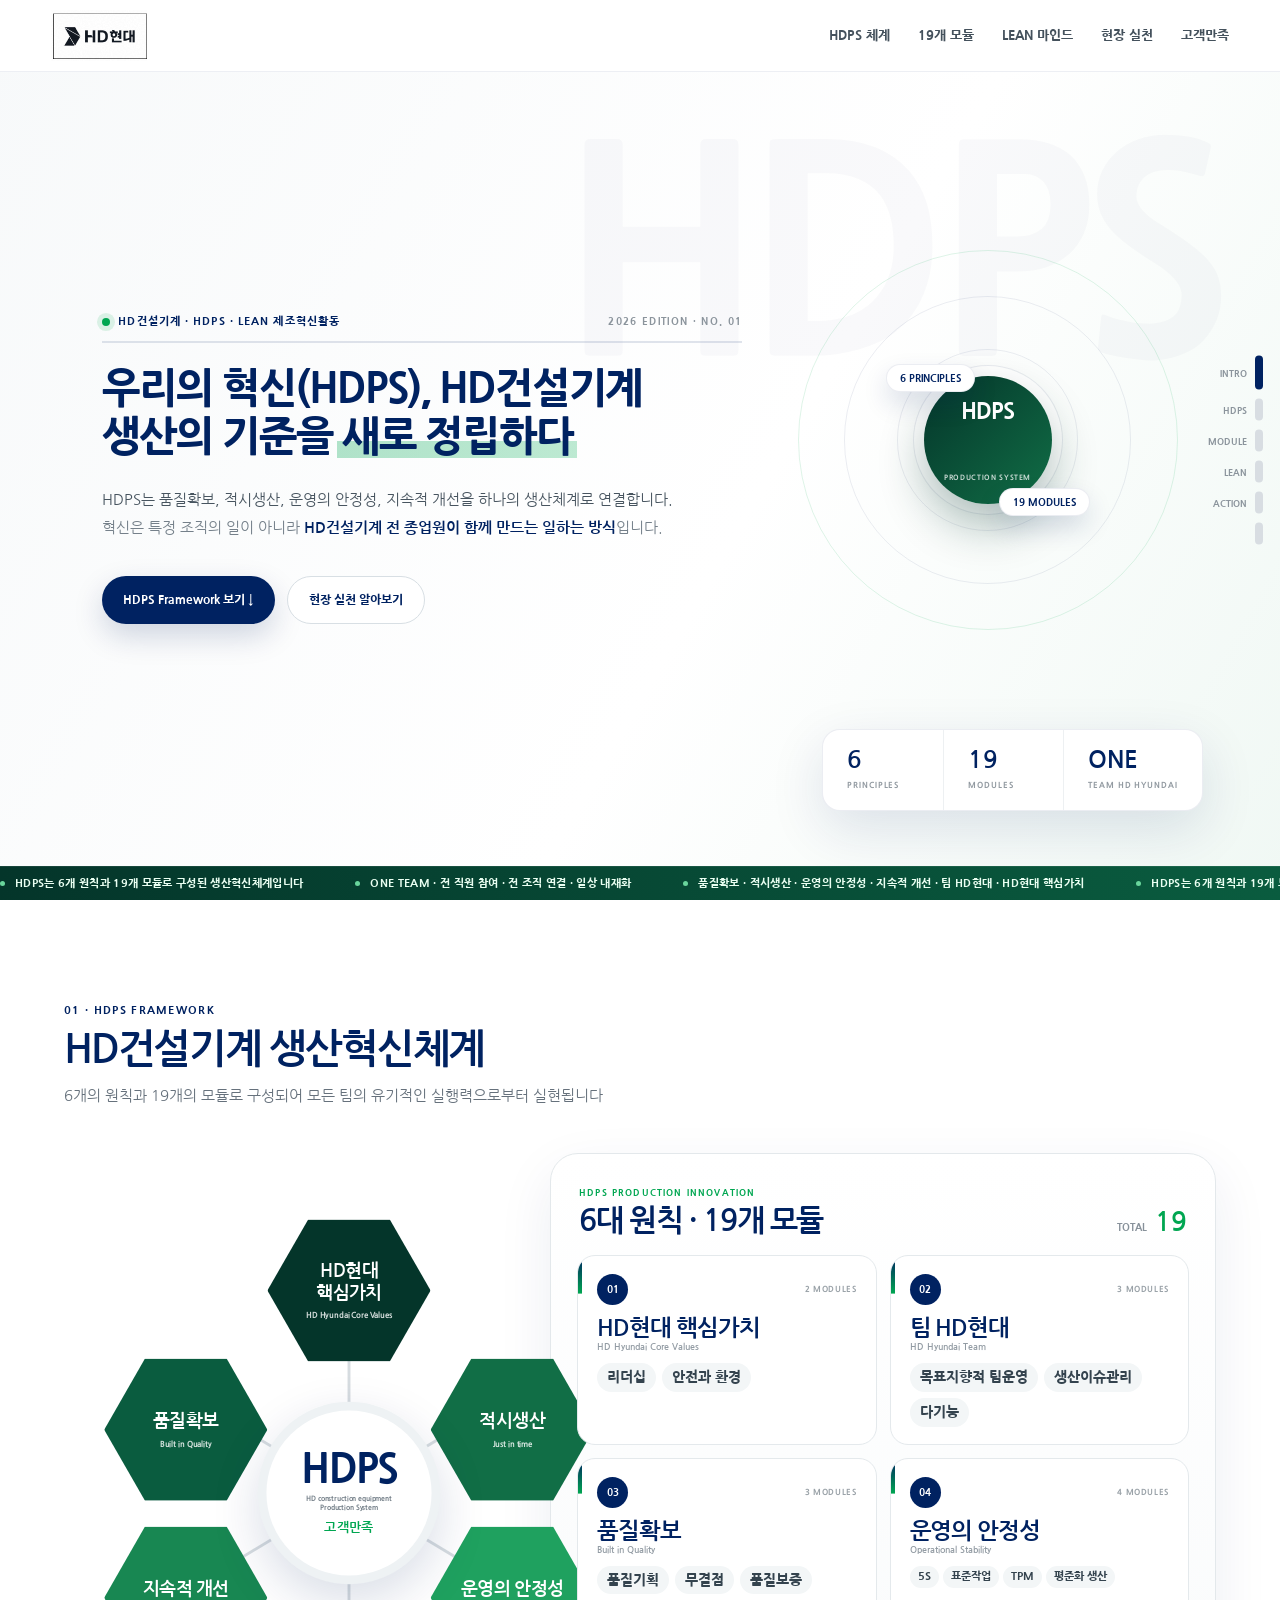
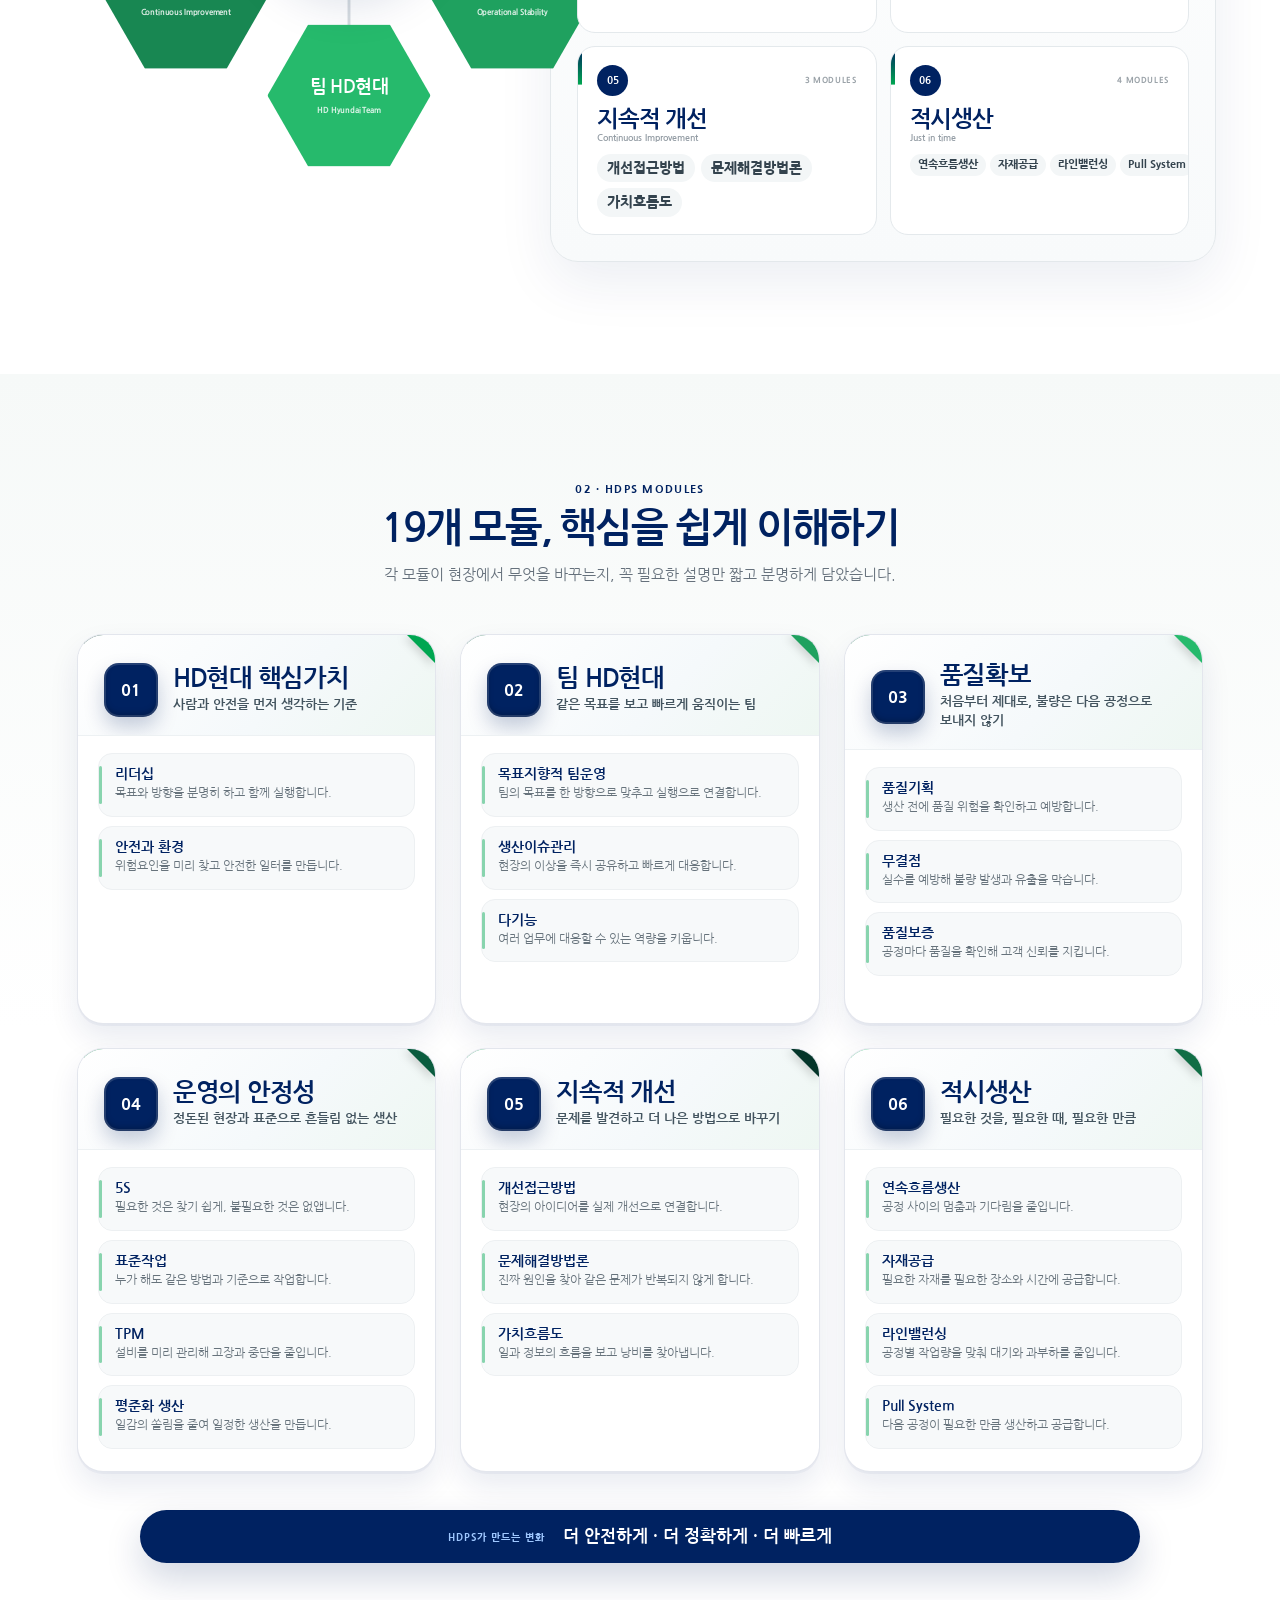
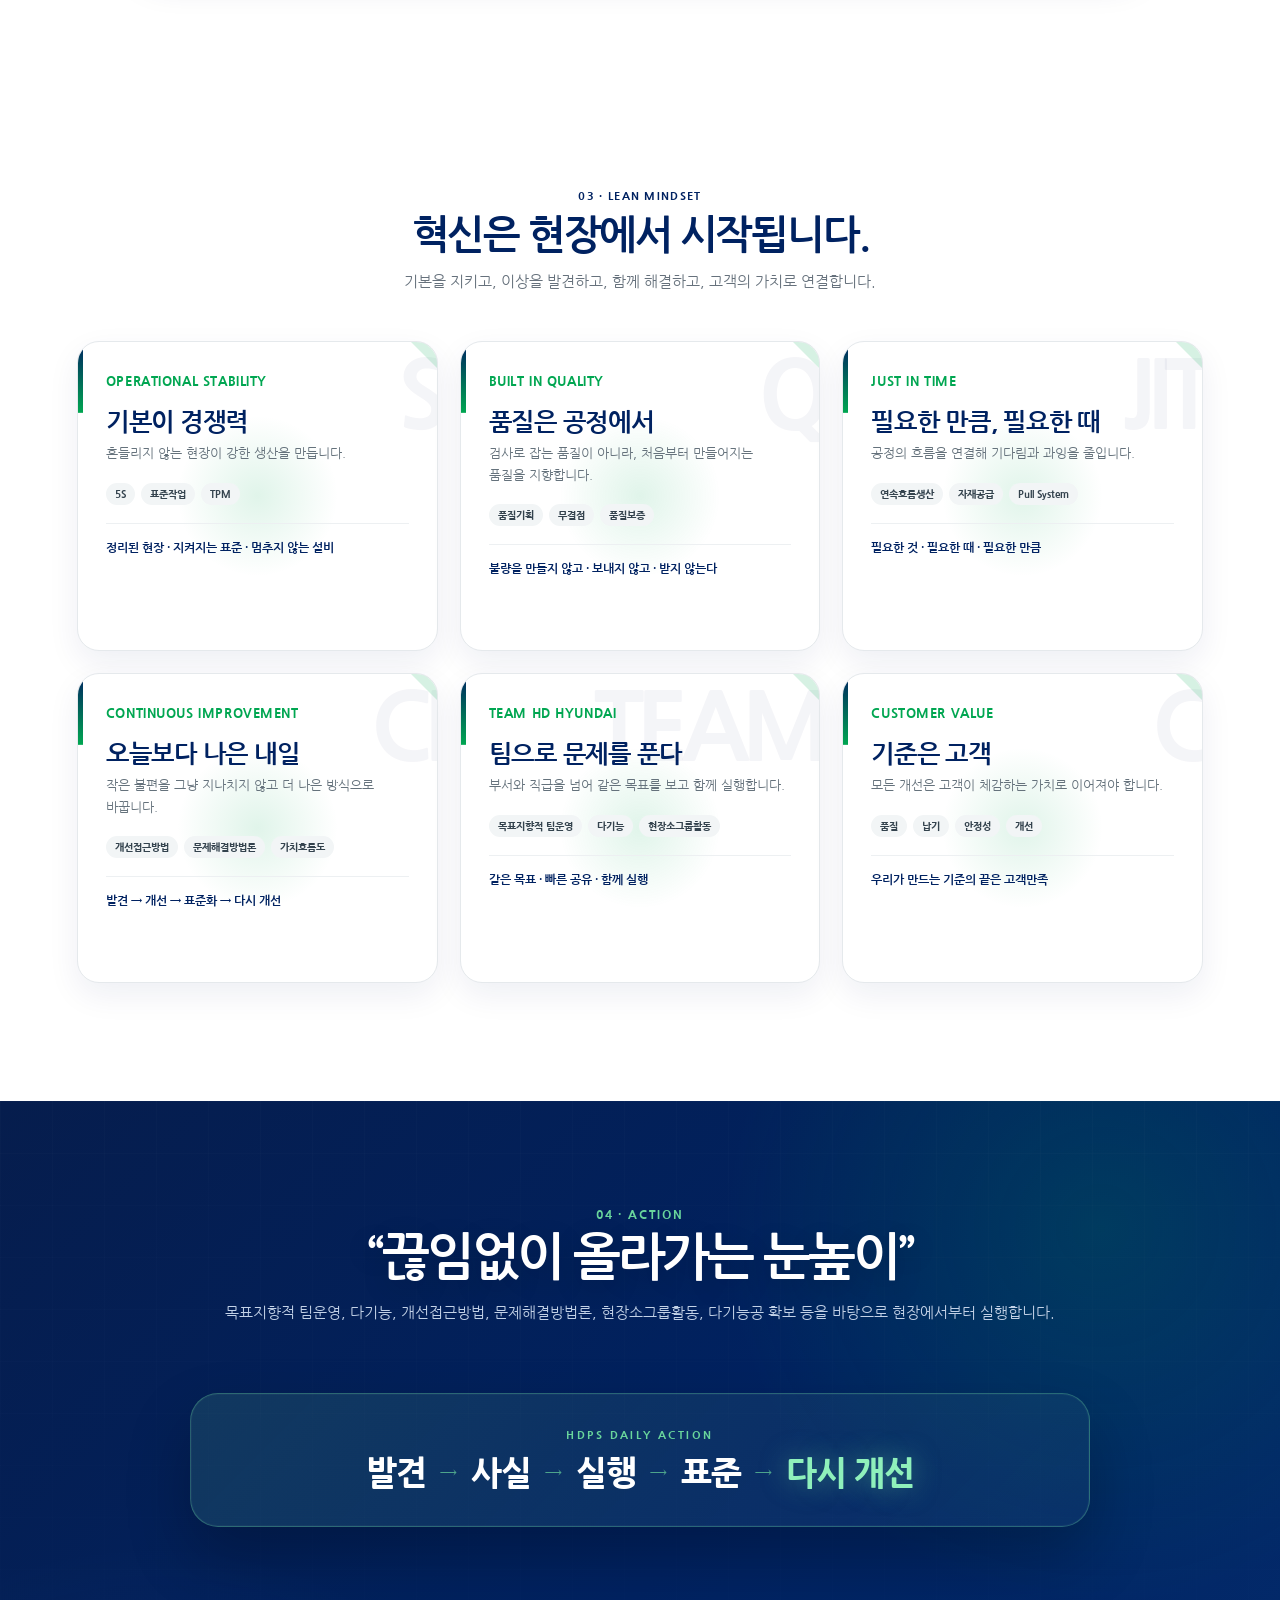
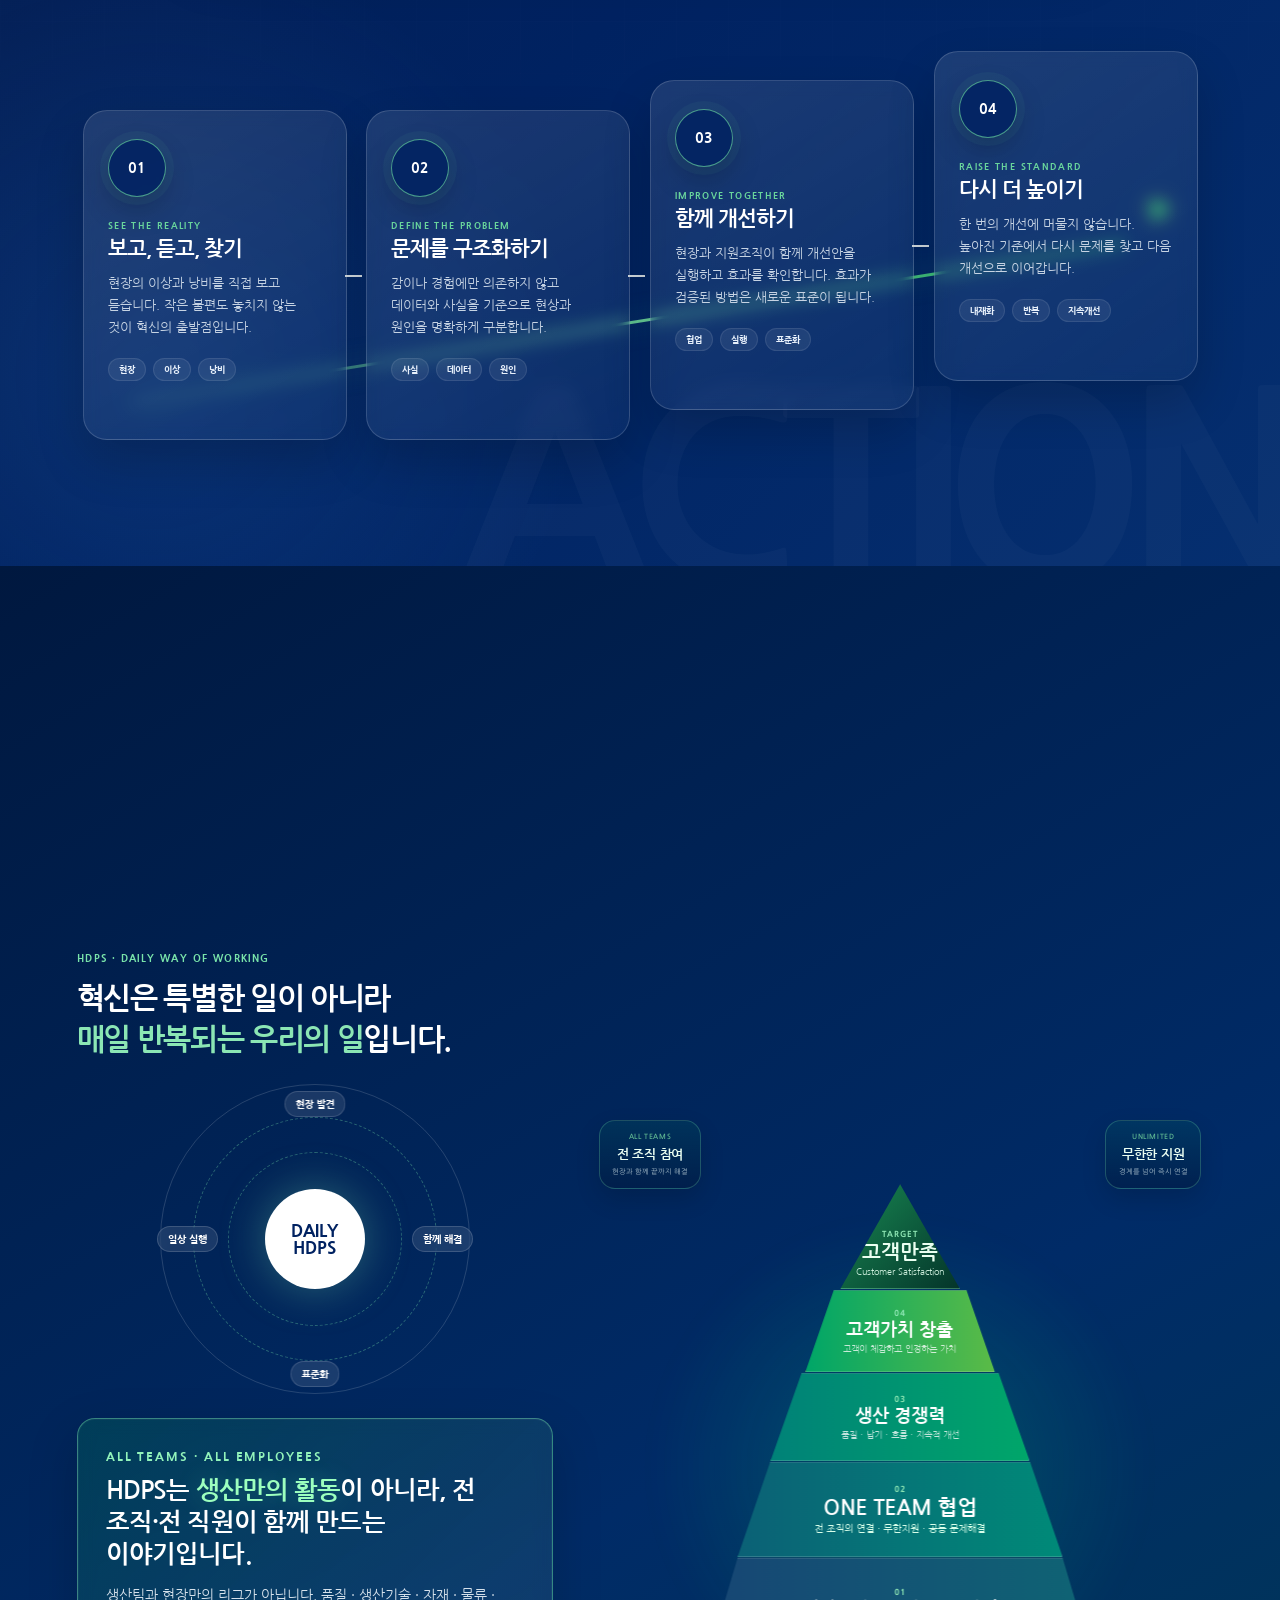
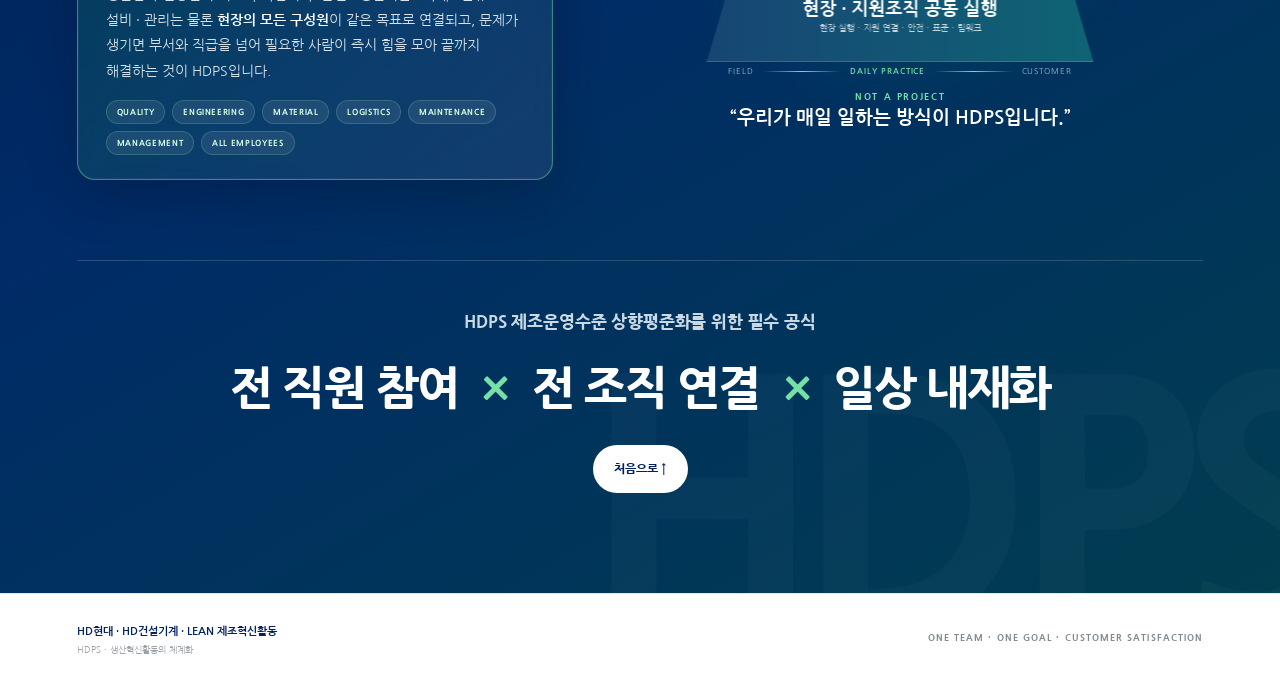
==== commit d5e7e431: "Add files via upload" ====
--- a/index.html
+++ b/index.html
@@ -8,7 +8,7 @@
 <link rel="preconnect" href="https://fonts.googleapis.com">
 <link rel="preconnect" href="https://fonts.gstatic.com" crossorigin>
 <link href="https://fonts.googleapis.com/css2?family=Nanum+Gothic:wght@400;700;800&display=swap" rel="stylesheet">
-<link rel="stylesheet" href="style.css?v=20260818-22-mantra-reorder">
+<link rel="stylesheet" href="style.css?v=20260818-25-subcopy-final">
 </head>
 <body>
 <div class="progress" id="progress"></div>
@@ -383,8 +383,8 @@
   </div>
 
   <div class="target-manifesto reveal">
-    <span>THE OUTCOME</span>
-    <strong>제조운영 수준의 상향평준화 <i>→</i> 고객이 인정하는 HD건설장비</strong>
+    <p class="manifesto-outcome">HDPS 제조운영수준 상향평준화를 위한 필수 공식</p>
+    <strong>전 직원 참여 <i>×</i> 전 조직 연결 <i>×</i> 일상 내재화</strong>
     <a class="btn target-home-btn" href="#top">처음으로 ↑</a>
   </div>
 </section>
@@ -393,6 +393,6 @@
 <footer><div><strong>HD현대 · HD건설기계 · LEAN 제조혁신활동</strong><p>HDPS · 생산혁신활동의 체계화</p></div><div class="tag">ONE TEAM · ONE GOAL · CUSTOMER SATISFACTION</div></footer>
 <button class="backtop" id="backtop" aria-label="맨 위로">↑</button>
 
-<script src="script.js?v=20260818-22-mantra-reorder" defer></script>
+<script src="script.js?v=20260818-25-subcopy-final" defer></script>
 </body>
 </html>
--- a/style.css
+++ b/style.css
@@ -70,6 +70,8 @@
 .target-manifesto{position:relative;z-index:2;max-width:1240px;margin:80px auto 0;padding-top:52px;border-top:1px solid rgba(255,255,255,.16);display:flex;flex-direction:column;align-items:center;text-align:center;gap:26px}
 .target-manifesto>span{font-size:12px;font-weight:900;letter-spacing:.22em;color:#74e0a7}
 .target-manifesto strong{font-size:clamp(28px,3.6vw,50px);line-height:1.28;letter-spacing:-.04em;font-weight:900;color:#fff;max-width:1000px}
+.manifesto-outcome{margin:0 0 4px;font-size:clamp(14px,1.5vw,17px);font-weight:800;letter-spacing:-.01em;color:#c9d9e3;max-width:760px}
+.manifesto-outcome i{font-style:normal;color:#75e0a8;margin:0 .3em}
 .target-manifesto strong i{font-style:normal;color:#75e0a8;margin:0 .28em}
 .value-pyramid-wrap{position:relative;min-height:680px;display:flex;flex-direction:column;align-items:center;justify-content:center;perspective:1100px}.pyramid-glow{position:absolute;left:50%;top:54%;width:540px;height:540px;transform:translate(-50%,-50%);background:radial-gradient(circle,rgba(0,255,132,.18),transparent 65%);filter:blur(15px);animation:pyramidGlow 3.5s ease-in-out infinite}.support-orbit{position:absolute;z-index:4;top:41%;height:245px;width:92px;display:flex;align-items:center;justify-content:center;pointer-events:none}.support-orbit span{writing-mode:vertical-rl;font-size:9px;letter-spacing:.14em;font-weight:900;color:#78e5aa}.support-orbit i{position:absolute;width:60px;height:220px;border:1px solid rgba(117,224,168,.32)}.support-left{left:0}.support-left i{border-right:0;border-radius:110px 0 0 110px}.support-right{right:0}.support-right i{border-left:0;border-radius:0 110px 110px 0}.support-left:after,.support-right:after{content:"";position:absolute;width:8px;height:8px;border-radius:50%;background:#76e5a9;box-shadow:0 0 16px #76e5a9;animation:orbitDot 2.6s ease-in-out infinite}.support-left:after{left:15px}.support-right:after{right:15px;animation-delay:1.3s}.value-pyramid{position:relative;z-index:5;width:min(650px,90%);height:510px;transform-style:preserve-3d;transition:transform .2s ease}.pyramid-level{position:absolute;left:50%;transform:translateX(-50%) translateY(30px) scale(.97);opacity:0;display:flex;align-items:center;justify-content:center;flex-direction:column;text-align:center;border:1px solid rgba(255,255,255,.16);box-shadow:0 12px 30px rgba(0,0,0,.18);overflow:hidden}.pyramid-level:after{content:"";position:absolute;inset:0;background:linear-gradient(110deg,transparent 35%,rgba(255,255,255,.16) 50%,transparent 65%);transform:translateX(-100%)}.pyramid-level.is-visible{opacity:1;transform:translateX(-50%) translateY(0) scale(1);transition:.72s var(--ease)}.pyramid-level.is-pulse:after{animation:levelShine .8s ease-out}.pyramid-level strong{font-size:18px}.pyramid-level small{margin-top:4px;font-size:9px;color:rgba(255,255,255,.76)}.level-no,.level-eyebrow{font-size:8px;letter-spacing:.12em;font-weight:900;color:#8fe7b5;margin-bottom:4px}.pyramid-l1{bottom:0;width:100%;height:104px;background:linear-gradient(90deg,#174674,#0f6474);clip-path:polygon(8% 0,92% 0,100% 100%,0 100%)}.pyramid-l2{bottom:105px;width:84%;height:95px;background:linear-gradient(90deg,#0b6176,#008a78);clip-path:polygon(10% 0,90% 0,100% 100%,0 100%)}.pyramid-l3{bottom:201px;width:67%;height:88px;background:linear-gradient(90deg,#008278,#00a66a);clip-path:polygon(12% 0,88% 0,100% 100%,0 100%)}.pyramid-l4{bottom:290px;width:49%;height:82px;background:linear-gradient(90deg,#00a668,#5bbb47);clip-path:polygon(15% 0,85% 0,100% 100%,0 100%)}.pyramid-apex{bottom:373px;width:31%;height:105px;background:linear-gradient(135deg,#188752,#04352a);clip-path:polygon(50% 0,100% 100%,0 100%);padding-top:34px;color:#eafff1}.pyramid-apex strong{font-size:20px}.pyramid-apex small{color:#d3f3e1}.pyramid-caption{position:relative;z-index:6;width:80%;display:flex;align-items:center;gap:9px;margin-top:4px;color:#9ac1cf}.pyramid-caption i{height:1px;flex:1;background:linear-gradient(90deg,transparent,#75e0a8,transparent)}.pyramid-caption span,.pyramid-caption strong{font-size:8px;letter-spacing:.12em}.pyramid-caption strong{color:#75e0a8}.pyramid-manifesto{position:relative;z-index:6;margin-top:16px;text-align:center}.pyramid-manifesto span{display:block;font-size:8px;letter-spacing:.18em;color:#74e1a8;font-weight:900}.pyramid-manifesto strong{display:block;margin-top:7px;font-size:16px}
 footer{min-height:88px;padding:22px clamp(30px,6vw,100px);display:flex;align-items:center;justify-content:space-between;border-top:1px solid #e5e9ec;background:#fff}footer strong{font-size:11px;color:var(--blue)}footer p{margin:5px 0 0;font-size:9px;color:#9aa2a8}.tag{font-size:9px;font-weight:900;letter-spacing:.12em;color:#7f8992}.backtop{position:fixed;z-index:700;right:28px;bottom:25px;width:45px;height:45px;border:0;border-radius:50%;background:var(--blue);color:#fff;font-weight:900;box-shadow:0 12px 28px rgba(0,34,97,.25);opacity:0;transform:translateY(10px);pointer-events:none;transition:.25s}.backtop.show{opacity:1;transform:none;pointer-events:auto}.reveal{opacity:0;transform:translateY(24px);transition:opacity .7s var(--ease),transform .7s var(--ease)}.reveal.in{opacity:1;transform:none}.d1{transition-delay:.08s}.d2{transition-delay:.16s}.d3{transition-delay:.24s}
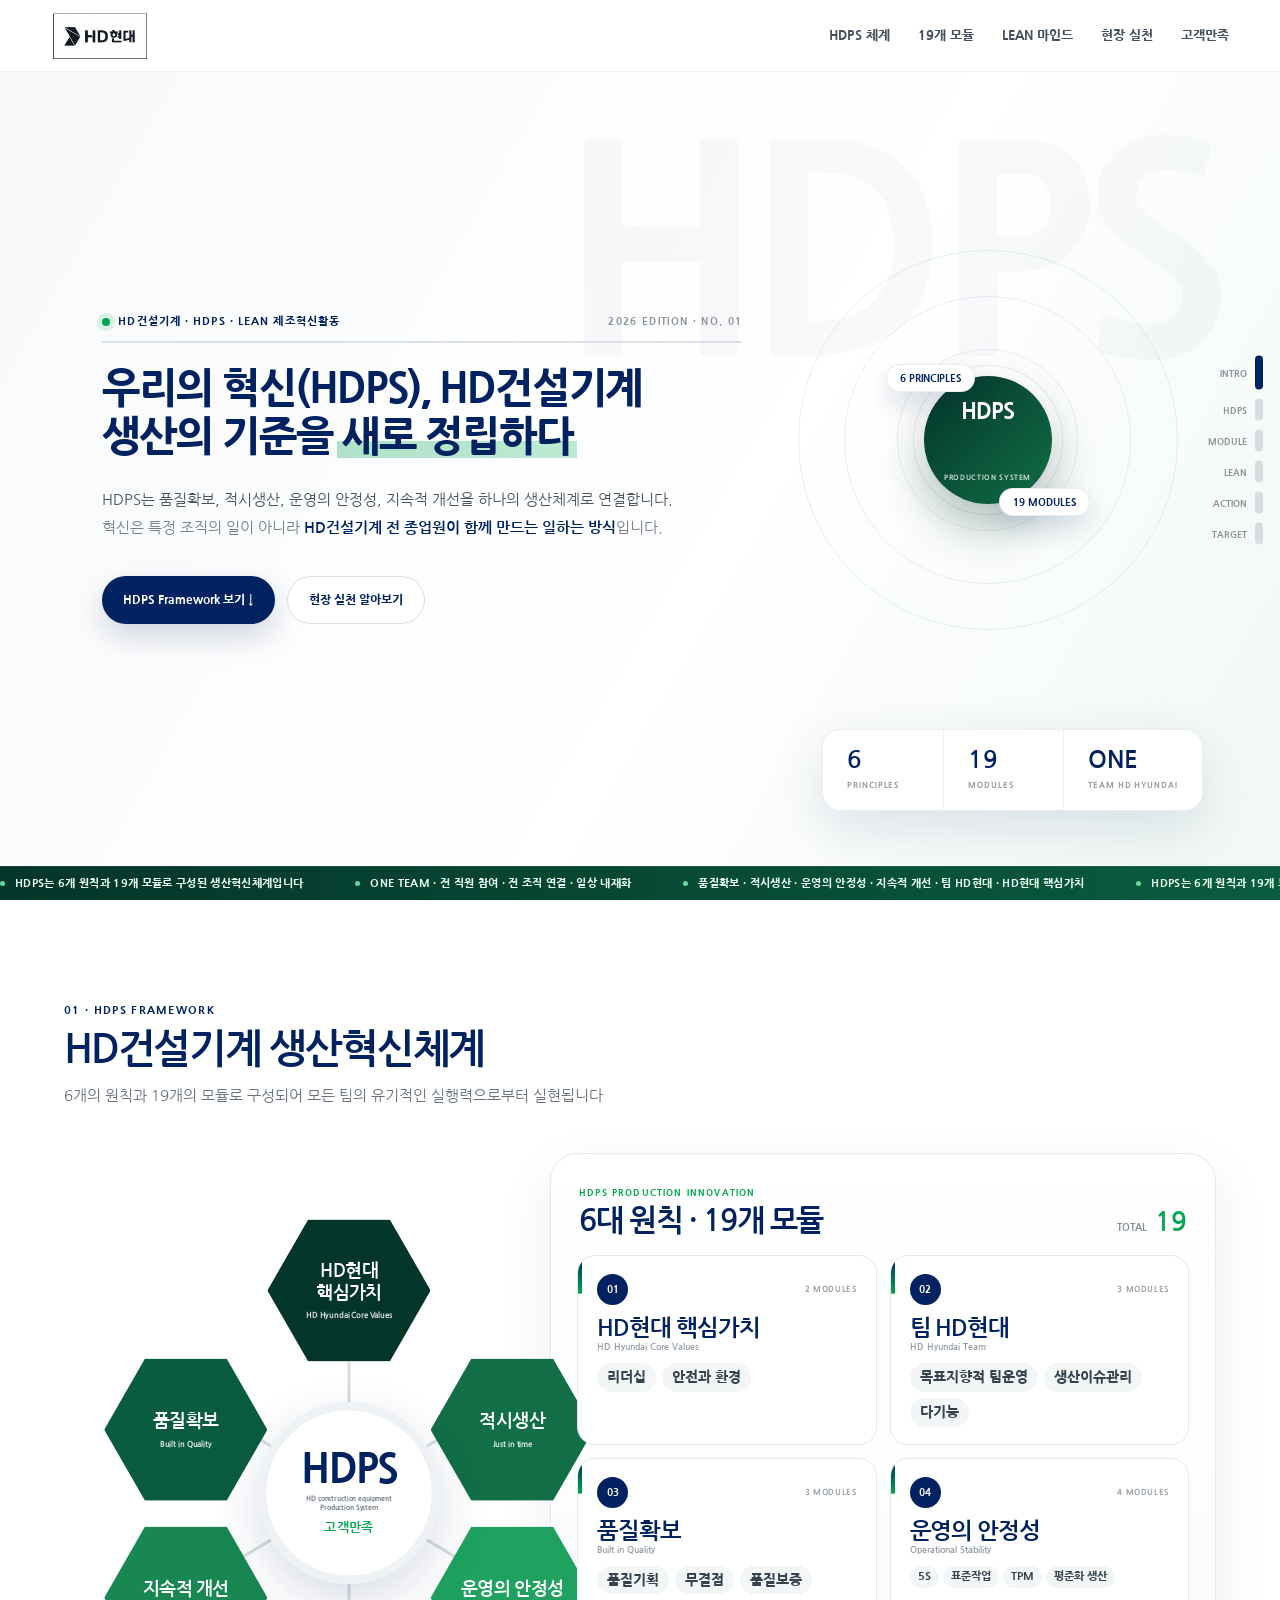
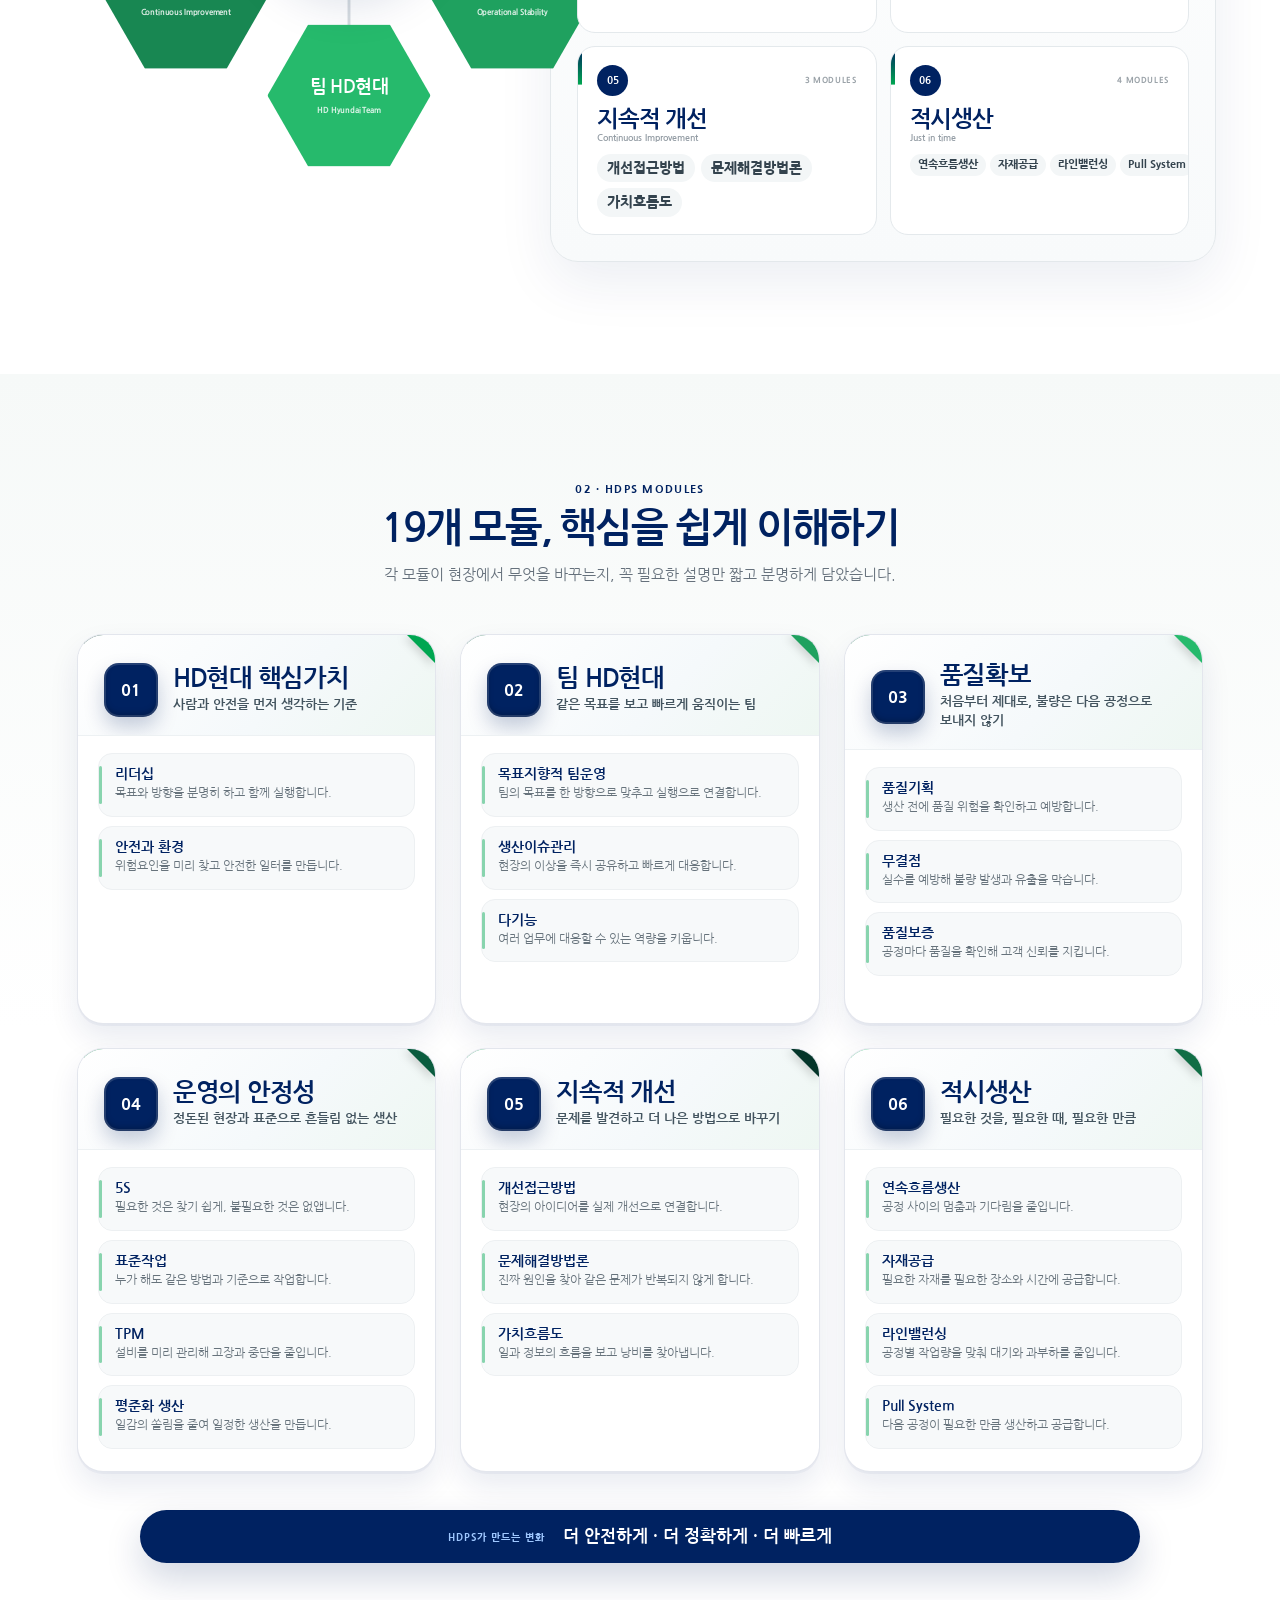
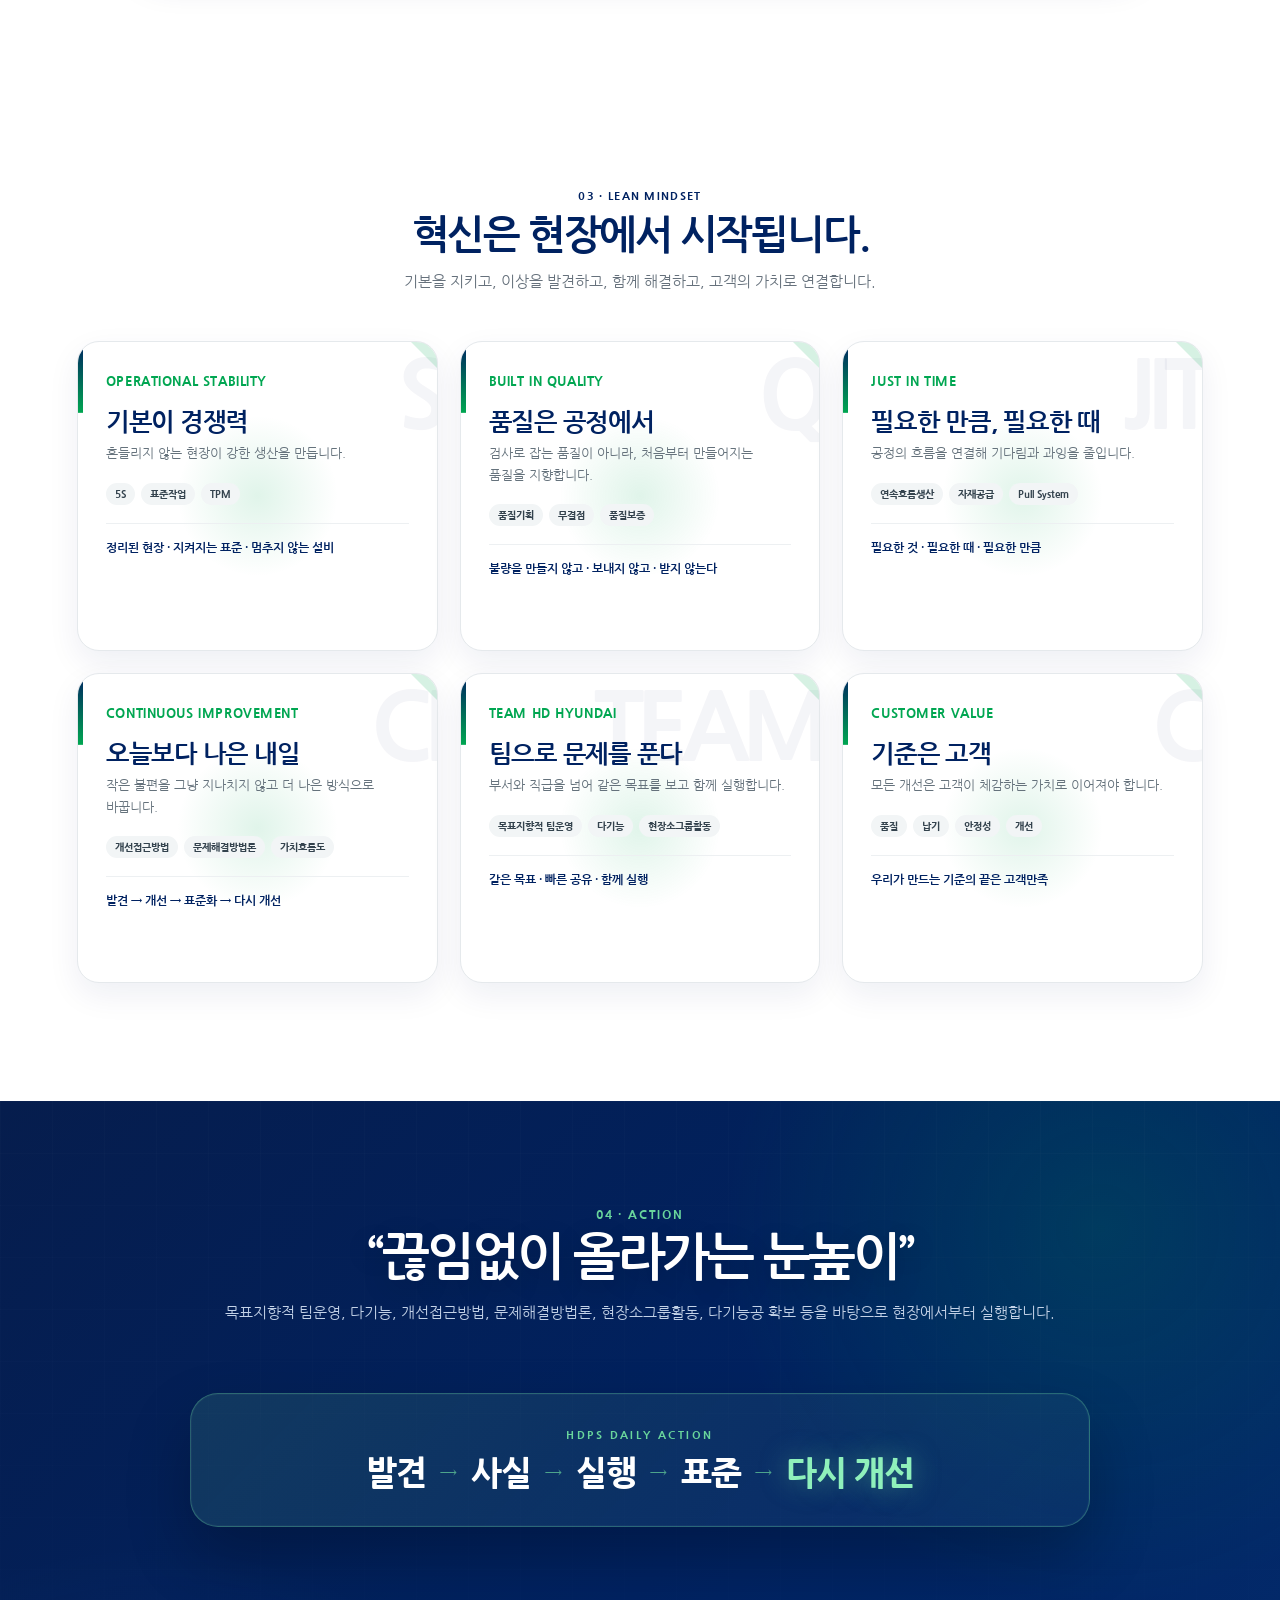
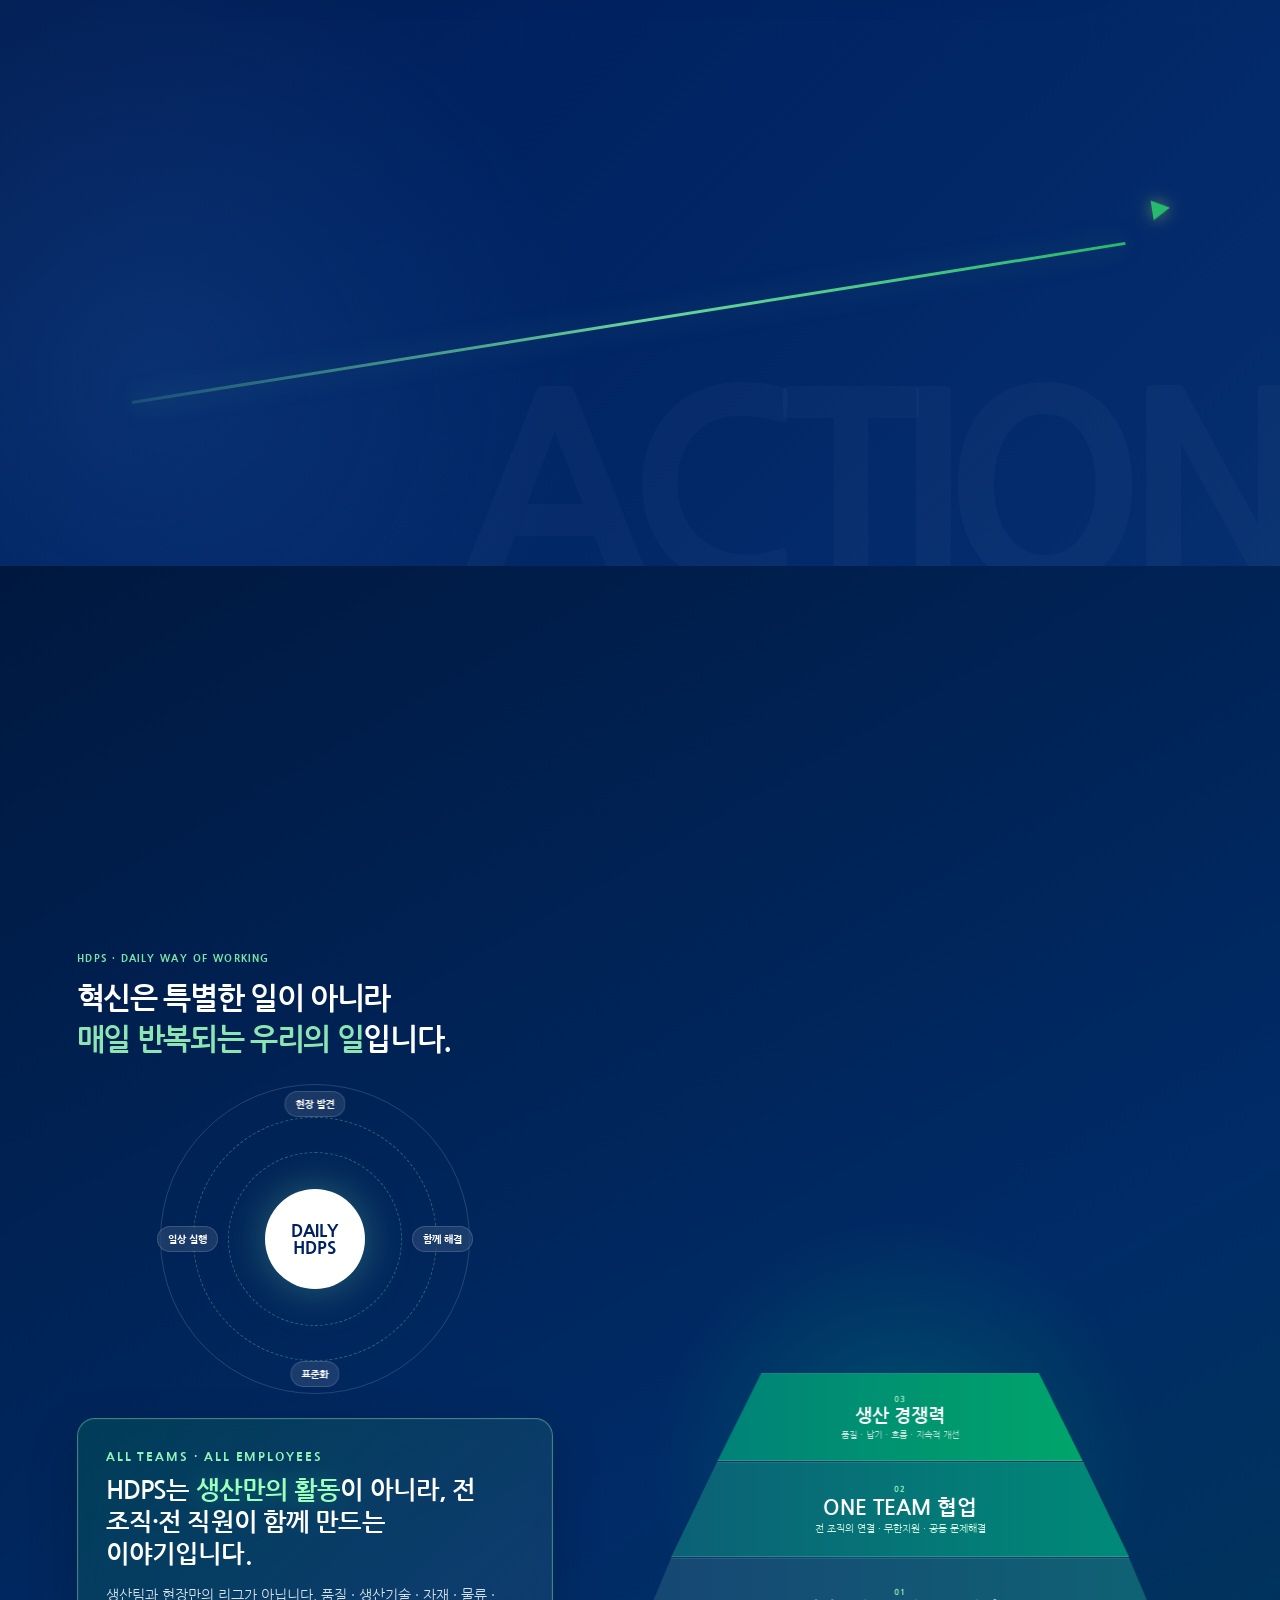
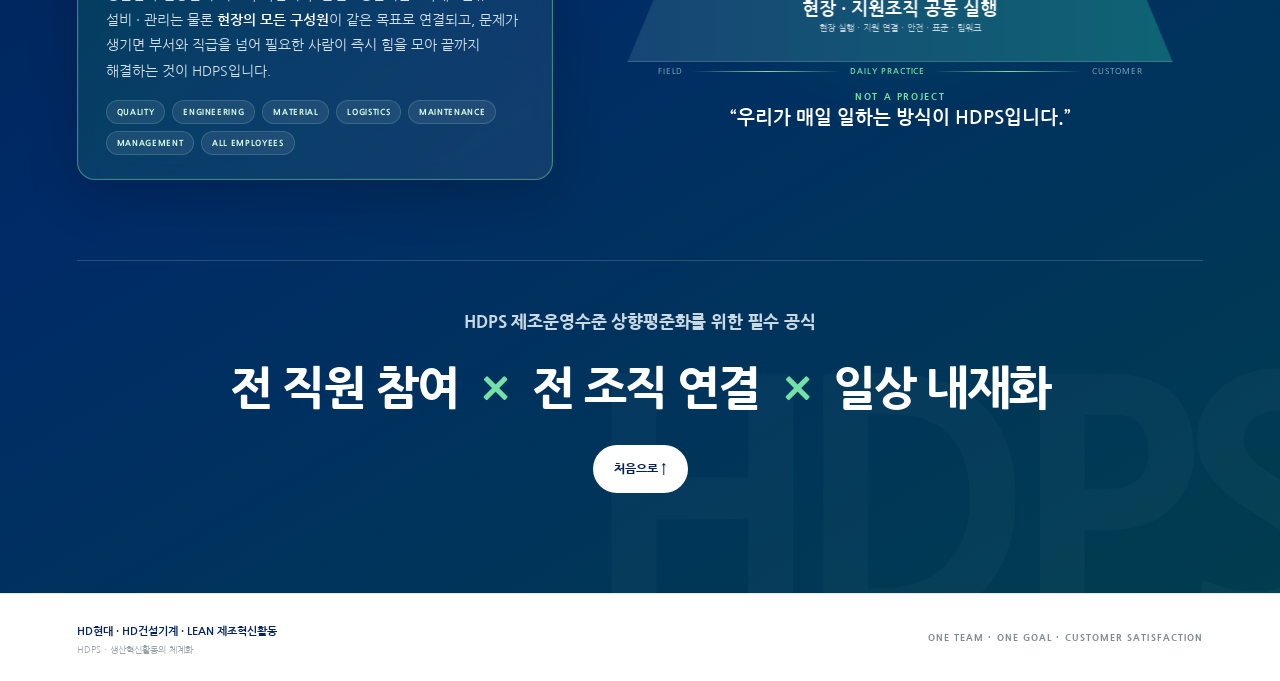
==== commit 783487f5: "Add files via upload" ====
--- a/index.html
+++ b/index.html
@@ -8,7 +8,7 @@
 <link rel="preconnect" href="https://fonts.googleapis.com">
 <link rel="preconnect" href="https://fonts.gstatic.com" crossorigin>
 <link href="https://fonts.googleapis.com/css2?family=Nanum+Gothic:wght@400;700;800&display=swap" rel="stylesheet">
-<link rel="stylesheet" href="style.css?v=20260818-25-subcopy-final">
+<link rel="stylesheet" href="style.css?v=20260818-27-pyramid-bounce">
 </head>
 <body>
 <div class="progress" id="progress"></div>
@@ -356,8 +356,6 @@
 
       <div class="value-pyramid-wrap reveal" aria-label="HDPS 고객가치 피라미드">
       <div class="pyramid-glow"></div>
-      <div class="support-rail support-rail-left" aria-hidden="true"><b>ALL TEAMS</b><strong>전 조직 참여</strong><span>현장과 함께 끝까지 해결</span></div>
-      <div class="support-rail support-rail-right" aria-hidden="true"><b>UNLIMITED</b><strong>무한한 지원</strong><span>경계를 넘어 즉시 연결</span></div>
 
       <div class="value-pyramid">
         <div class="pyramid-apex pyramid-level" data-level="5">
@@ -372,6 +370,7 @@
         <div class="pyramid-level pyramid-l2 support-level" data-level="2">
           <span class="level-no">02</span><strong>ONE TEAM 협업</strong><small>전 조직의 연결 · 무한지원 · 공동 문제해결</small>
         </div>
+        <div class="level-tags level-tags-2" aria-hidden="true"><span>전 조직 참여</span><span>무한한 지원</span></div>
         <div class="pyramid-level pyramid-l1" data-level="1">
           <span class="level-no">01</span><strong>현장 · 지원조직 공동 실행</strong><small>현장 실행 · 지원 연결 · 안전 · 표준 · 팀워크</small>
         </div>
@@ -393,6 +392,6 @@
 <footer><div><strong>HD현대 · HD건설기계 · LEAN 제조혁신활동</strong><p>HDPS · 생산혁신활동의 체계화</p></div><div class="tag">ONE TEAM · ONE GOAL · CUSTOMER SATISFACTION</div></footer>
 <button class="backtop" id="backtop" aria-label="맨 위로">↑</button>
 
-<script src="script.js?v=20260818-25-subcopy-final" defer></script>
+<script src="script.js?v=20260818-27-pyramid-bounce" defer></script>
 </body>
 </html>
--- a/style.css
+++ b/style.css
@@ -73,12 +73,19 @@
 .manifesto-outcome{margin:0 0 4px;font-size:clamp(14px,1.5vw,17px);font-weight:800;letter-spacing:-.01em;color:#c9d9e3;max-width:760px}
 .manifesto-outcome i{font-style:normal;color:#75e0a8;margin:0 .3em}
 .target-manifesto strong i{font-style:normal;color:#75e0a8;margin:0 .28em}
-.value-pyramid-wrap{position:relative;min-height:680px;display:flex;flex-direction:column;align-items:center;justify-content:center;perspective:1100px}.pyramid-glow{position:absolute;left:50%;top:54%;width:540px;height:540px;transform:translate(-50%,-50%);background:radial-gradient(circle,rgba(0,255,132,.18),transparent 65%);filter:blur(15px);animation:pyramidGlow 3.5s ease-in-out infinite}.support-orbit{position:absolute;z-index:4;top:41%;height:245px;width:92px;display:flex;align-items:center;justify-content:center;pointer-events:none}.support-orbit span{writing-mode:vertical-rl;font-size:9px;letter-spacing:.14em;font-weight:900;color:#78e5aa}.support-orbit i{position:absolute;width:60px;height:220px;border:1px solid rgba(117,224,168,.32)}.support-left{left:0}.support-left i{border-right:0;border-radius:110px 0 0 110px}.support-right{right:0}.support-right i{border-left:0;border-radius:0 110px 110px 0}.support-left:after,.support-right:after{content:"";position:absolute;width:8px;height:8px;border-radius:50%;background:#76e5a9;box-shadow:0 0 16px #76e5a9;animation:orbitDot 2.6s ease-in-out infinite}.support-left:after{left:15px}.support-right:after{right:15px;animation-delay:1.3s}.value-pyramid{position:relative;z-index:5;width:min(650px,90%);height:510px;transform-style:preserve-3d;transition:transform .2s ease}.pyramid-level{position:absolute;left:50%;transform:translateX(-50%) translateY(30px) scale(.97);opacity:0;display:flex;align-items:center;justify-content:center;flex-direction:column;text-align:center;border:1px solid rgba(255,255,255,.16);box-shadow:0 12px 30px rgba(0,0,0,.18);overflow:hidden}.pyramid-level:after{content:"";position:absolute;inset:0;background:linear-gradient(110deg,transparent 35%,rgba(255,255,255,.16) 50%,transparent 65%);transform:translateX(-100%)}.pyramid-level.is-visible{opacity:1;transform:translateX(-50%) translateY(0) scale(1);transition:.72s var(--ease)}.pyramid-level.is-pulse:after{animation:levelShine .8s ease-out}.pyramid-level strong{font-size:18px}.pyramid-level small{margin-top:4px;font-size:9px;color:rgba(255,255,255,.76)}.level-no,.level-eyebrow{font-size:8px;letter-spacing:.12em;font-weight:900;color:#8fe7b5;margin-bottom:4px}.pyramid-l1{bottom:0;width:100%;height:104px;background:linear-gradient(90deg,#174674,#0f6474);clip-path:polygon(8% 0,92% 0,100% 100%,0 100%)}.pyramid-l2{bottom:105px;width:84%;height:95px;background:linear-gradient(90deg,#0b6176,#008a78);clip-path:polygon(10% 0,90% 0,100% 100%,0 100%)}.pyramid-l3{bottom:201px;width:67%;height:88px;background:linear-gradient(90deg,#008278,#00a66a);clip-path:polygon(12% 0,88% 0,100% 100%,0 100%)}.pyramid-l4{bottom:290px;width:49%;height:82px;background:linear-gradient(90deg,#00a668,#5bbb47);clip-path:polygon(15% 0,85% 0,100% 100%,0 100%)}.pyramid-apex{bottom:373px;width:31%;height:105px;background:linear-gradient(135deg,#188752,#04352a);clip-path:polygon(50% 0,100% 100%,0 100%);padding-top:34px;color:#eafff1}.pyramid-apex strong{font-size:20px}.pyramid-apex small{color:#d3f3e1}.pyramid-caption{position:relative;z-index:6;width:80%;display:flex;align-items:center;gap:9px;margin-top:4px;color:#9ac1cf}.pyramid-caption i{height:1px;flex:1;background:linear-gradient(90deg,transparent,#75e0a8,transparent)}.pyramid-caption span,.pyramid-caption strong{font-size:8px;letter-spacing:.12em}.pyramid-caption strong{color:#75e0a8}.pyramid-manifesto{position:relative;z-index:6;margin-top:16px;text-align:center}.pyramid-manifesto span{display:block;font-size:8px;letter-spacing:.18em;color:#74e1a8;font-weight:900}.pyramid-manifesto strong{display:block;margin-top:7px;font-size:16px}
+.value-pyramid-wrap{position:relative;min-height:680px;display:flex;flex-direction:column;align-items:center;justify-content:center;perspective:1100px}.pyramid-glow{position:absolute;left:50%;top:54%;width:540px;height:540px;transform:translate(-50%,-50%);background:radial-gradient(circle,rgba(0,255,132,.18),transparent 65%);filter:blur(15px);animation:pyramidGlow 3.5s ease-in-out infinite}.support-orbit{position:absolute;z-index:4;top:41%;height:245px;width:92px;display:flex;align-items:center;justify-content:center;pointer-events:none}.support-orbit span{writing-mode:vertical-rl;font-size:9px;letter-spacing:.14em;font-weight:900;color:#78e5aa}.support-orbit i{position:absolute;width:60px;height:220px;border:1px solid rgba(117,224,168,.32)}.support-left{left:0}.support-left i{border-right:0;border-radius:110px 0 0 110px}.support-right{right:0}.support-right i{border-left:0;border-radius:0 110px 110px 0}.support-left:after,.support-right:after{content:"";position:absolute;width:8px;height:8px;border-radius:50%;background:#76e5a9;box-shadow:0 0 16px #76e5a9;animation:orbitDot 2.6s ease-in-out infinite}.support-left:after{left:15px}.support-right:after{right:15px;animation-delay:1.3s}.value-pyramid{position:relative;z-index:5;width:min(650px,90%);height:510px;transform-style:preserve-3d;transition:transform .2s ease}.pyramid-level{position:absolute;left:50%;transform:translateX(-50%) translateY(30px) scale(.97);opacity:0;display:flex;align-items:center;justify-content:center;flex-direction:column;text-align:center;border:1px solid rgba(255,255,255,.16);box-shadow:0 12px 30px rgba(0,0,0,.18);overflow:hidden;cursor:pointer}.pyramid-level:after{content:"";position:absolute;inset:0;background:linear-gradient(110deg,transparent 35%,rgba(255,255,255,.16) 50%,transparent 65%);transform:translateX(-100%)}.pyramid-level.is-visible{opacity:1;transform:translateX(-50%) translateY(0) scale(1);transition:.72s var(--ease)}.pyramid-level.is-pulse:after{animation:levelShine .8s ease-out}.pyramid-level.is-bounce{z-index:20;animation:levelBounce .62s cubic-bezier(.32,1.7,.5,1)}.pyramid-level strong{font-size:18px}.pyramid-level small{margin-top:4px;font-size:9px;color:rgba(255,255,255,.76)}.level-no,.level-eyebrow{font-size:8px;letter-spacing:.12em;font-weight:900;color:#8fe7b5;margin-bottom:4px}.pyramid-l1{bottom:0;width:100%;height:104px;background:linear-gradient(90deg,#174674,#0f6474);clip-path:polygon(8% 0,92% 0,100% 100%,0 100%)}.pyramid-l2{bottom:105px;width:84%;height:95px;background:linear-gradient(90deg,#0b6176,#008a78);clip-path:polygon(10% 0,90% 0,100% 100%,0 100%)}.pyramid-l3{bottom:201px;width:67%;height:88px;background:linear-gradient(90deg,#008278,#00a66a);clip-path:polygon(12% 0,88% 0,100% 100%,0 100%)}.pyramid-l4{bottom:290px;width:49%;height:82px;background:linear-gradient(90deg,#00a668,#5bbb47);clip-path:polygon(15% 0,85% 0,100% 100%,0 100%)}.pyramid-apex{bottom:373px;width:31%;height:105px;background:linear-gradient(135deg,#188752,#04352a);clip-path:polygon(50% 0,100% 100%,0 100%);padding-top:34px;color:#eafff1}.pyramid-apex strong{font-size:20px}.pyramid-apex small{color:#d3f3e1}.pyramid-caption{position:relative;z-index:6;width:80%;display:flex;align-items:center;gap:9px;margin-top:4px;color:#9ac1cf}.pyramid-caption i{height:1px;flex:1;background:linear-gradient(90deg,transparent,#75e0a8,transparent)}.pyramid-caption span,.pyramid-caption strong{font-size:8px;letter-spacing:.12em}.pyramid-caption strong{color:#75e0a8}.pyramid-manifesto{position:relative;z-index:6;margin-top:16px;text-align:center}.pyramid-manifesto span{display:block;font-size:8px;letter-spacing:.18em;color:#74e1a8;font-weight:900}.pyramid-manifesto strong{display:block;margin-top:7px;font-size:16px}
+@keyframes levelBounce{0%{transform:translateX(-50%) translateY(0) scale(1)}32%{transform:translateX(-50%) translateY(-34px) scale(1.09)}55%{transform:translateX(-50%) translateY(6px) scale(.97)}78%{transform:translateX(-50%) translateY(-8px) scale(1.02)}100%{transform:translateX(-50%) translateY(0) scale(1)}}
+.level-tags{display:none}
+@media(min-width:1400px){
+  .level-tags{position:absolute;right:-118px;bottom:118px;z-index:6;display:flex;flex-direction:column;gap:6px;opacity:0;transform:translateY(10px) translateX(-6px);transition:opacity .5s var(--ease),transform .5s var(--ease)}
+  .level-tags.is-visible{opacity:1;transform:none}
+  .level-tags span{padding:6px 11px;border-radius:999px;background:rgba(0,166,81,.16);border:1px solid rgba(126,236,174,.4);color:#eafff2;font-size:9px;font-weight:900;white-space:nowrap;box-shadow:0 8px 18px rgba(0,0,0,.16)}
+}
 footer{min-height:88px;padding:22px clamp(30px,6vw,100px);display:flex;align-items:center;justify-content:space-between;border-top:1px solid #e5e9ec;background:#fff}footer strong{font-size:11px;color:var(--blue)}footer p{margin:5px 0 0;font-size:9px;color:#9aa2a8}.tag{font-size:9px;font-weight:900;letter-spacing:.12em;color:#7f8992}.backtop{position:fixed;z-index:700;right:28px;bottom:25px;width:45px;height:45px;border:0;border-radius:50%;background:var(--blue);color:#fff;font-weight:900;box-shadow:0 12px 28px rgba(0,34,97,.25);opacity:0;transform:translateY(10px);pointer-events:none;transition:.25s}.backtop.show{opacity:1;transform:none;pointer-events:auto}.reveal{opacity:0;transform:translateY(24px);transition:opacity .7s var(--ease),transform .7s var(--ease)}.reveal.in{opacity:1;transform:none}.d1{transition-delay:.08s}.d2{transition-delay:.16s}.d3{transition-delay:.24s}
 @keyframes orbitPulse{50%{transform:translateY(-50%) scale(1.05);opacity:.55}}@keyframes cardGlint{0%{opacity:0;transform:translateX(-80%)}20%{opacity:.65}100%{opacity:0;transform:translateX(80%)}}@keyframes spin{to{transform:rotate(360deg)}}@keyframes loopGlow{50%{box-shadow:0 0 45px rgba(117,224,168,.12)}}@keyframes pyramidGlow{50%{opacity:.55;transform:translate(-50%,-50%) scale(1.12)}}@keyframes orbitDot{0%,100%{transform:translateY(-95px)}50%{transform:translateY(95px)}}@keyframes levelShine{to{transform:translateX(100%)}}
 @media(max-width:1180px){.framework{grid-template-columns:1fr;padding-inline:34px}.framework-shell{min-height:620px}.module-panel{max-width:900px;width:100%;margin:auto}.board-deck,.principle-impact-grid{grid-template-columns:repeat(2,1fr)}.target-impact-grid{grid-template-columns:1fr}.target-story{max-width:800px;margin:auto}.value-pyramid-wrap{min-height:640px}.steps{grid-template-columns:repeat(2,1fr)}.step:after{display:none}.hero-stats{right:4vw}.hero-visual{display:none}}
 @media(max-width:760px){.topnav{display:none}.topbar{height:60px;padding-inline:22px}.bookmarks{display:none}.hero{padding:105px 24px 90px;min-height:850px;align-items:flex-start}.hero h1{font-size:34px}.hero-stats{left:24px;right:24px;bottom:50px}.hero-ticker .ticker-track{gap:34px;padding:9px 0}.hero-ticker .ticker-track span{font-size:9.5px}.hero-stats div{flex:1;min-width:0;padding:14px 10px}.hero-stats strong{font-size:20px}.actions{flex-wrap:wrap}.framework,.module-detail-section,.principles,.action,.target-impact{padding:82px 20px}.section-head h2{font-size:34px}.hdps-symbol{transform:scale(.72);margin:-70px}.framework-shell{min-height:500px}.module-grid,.board-deck,.principle-impact-grid,.steps{grid-template-columns:1fr}.module-panel{padding:18px}.module-card{min-height:auto}.module-card h4{font-size:20px}.module-card ul:has(li:nth-child(4)){flex-wrap:wrap}.board-card{min-height:0}.module-promise{border-radius:20px;flex-direction:column;text-align:center}.target-impact-head h2{font-size:34px}.target-story h3{font-size:25px}.daily-loop{width:280px;height:280px}.support-orbit{display:none}.value-pyramid{width:100%;height:470px}.pyramid-level strong{font-size:15px}.pyramid-level small{font-size:8px}.pyramid-apex strong{font-size:17px}.target-manifesto{margin-top:50px;padding-top:34px}footer{gap:15px;align-items:flex-start;flex-direction:column}.tag{display:none}}
-@media(prefers-reduced-motion:reduce){*,*:before,*:after{animation:none!important;scroll-behavior:auto!important;transition-duration:.01ms!important}.reveal{opacity:1;transform:none}.pyramid-level{opacity:1;transform:translateX(-50%)}.support-rail{opacity:1;transform:none}}
+@media(prefers-reduced-motion:reduce){*,*:before,*:after{animation:none!important;scroll-behavior:auto!important;transition-duration:.01ms!important}.reveal{opacity:1;transform:none}.pyramid-level{opacity:1;transform:translateX(-50%)}}
 /* Final desktop typography lock: explicit user-requested hierarchy */
 @media(min-width:1280px){
   .module-card h4{font-size:23px}
@@ -261,12 +268,6 @@
 .mindset-callout{padding:20px 22px;border-left:4px solid #84efad;background:rgba(255,255,255,.045);border-radius:0 16px 16px 0}
 .mindset-callout>span{font-size:9px;font-weight:900;letter-spacing:.17em;color:#78e7a5}.mindset-callout strong{display:block;margin:6px 0 7px;font-size:18px;color:#fff}.mindset-callout strong em{font-style:normal;color:#82efad}.mindset-callout p{margin:0;font-size:12px;line-height:1.7;color:#bdccda}
 
-.value-pyramid-wrap{padding-inline:88px}
-.support-rail{position:absolute;z-index:12;top:3%;width:auto;min-width:96px;max-width:126px;border:1px solid rgba(126,236,174,.24);background:linear-gradient(180deg,rgba(0,166,81,.1),rgba(0,25,63,.56));border-radius:16px;display:flex;flex-direction:column;align-items:center;justify-content:center;text-align:center;padding:12px 12px;box-shadow:0 10px 24px rgba(0,0,0,.14);overflow:hidden;opacity:0;transform:translateY(-16px) scale(.92);transition:opacity .55s var(--ease),transform .55s var(--ease)}
-.support-rail.rail-on{opacity:1;transform:translateY(0) scale(1);animation:railPulse 3.6s 1s ease-in-out infinite}
-@keyframes railPulse{0%,100%{box-shadow:0 10px 24px rgba(0,0,0,.14),0 0 0 rgba(105,213,156,0)}50%{box-shadow:0 10px 24px rgba(0,0,0,.14),0 0 20px rgba(105,213,156,.32)}}
-.support-rail-left{left:2px}.support-rail-right{right:2px}
-.support-rail b{white-space:nowrap;font-size:6.5px;line-height:1.3;letter-spacing:.09em;color:#6fcf9c;opacity:.85}.support-rail strong{display:block;white-space:nowrap;margin:6px 0 4px;font-size:13px;line-height:1.15;color:#eafff2;letter-spacing:-.02em}.support-rail span{font-size:7px;line-height:1.4;color:#a9c0cc}
 .support-level{box-shadow:0 0 0 2px rgba(125,239,174,.28),0 18px 35px rgba(0,0,0,.2)}
 .support-level strong{font-size:21px;color:#fff}.support-level small{font-size:10px;color:#d9ffea}
 .pyramid-manifesto strong{font-size:19px;color:#fff}.pyramid-manifesto span{font-size:9px}
@@ -274,5 +275,4 @@
 @keyframes supportSweep{0%,15%{transform:translateX(-120%)}55%,100%{transform:translateX(120%)}}
 @keyframes supportFlow{0%{transform:translate(-50%,-28%);opacity:.08}45%{opacity:.8}100%{transform:translate(-50%,28%);opacity:.08}}
 
-@media(max-width:1180px){.value-pyramid-wrap{padding-inline:60px}.support-rail{min-width:84px;max-width:108px}.support-rail strong{font-size:12px}}
-@media(max-width:760px){.support-hero strong{font-size:21px}.support-hero p{font-size:13px}.support-rail{position:relative;left:auto!important;right:auto!important;top:auto;bottom:auto;width:100%;min-width:0;max-width:none;height:auto;min-height:0;margin:7px 0;border-radius:18px;opacity:1;transform:none}.support-rail strong{white-space:normal}.value-pyramid-wrap{padding-inline:0}.mindset-callout strong{font-size:16px}}
+@media(max-width:760px){.support-hero strong{font-size:21px}.support-hero p{font-size:13px}.mindset-callout strong{font-size:16px}}
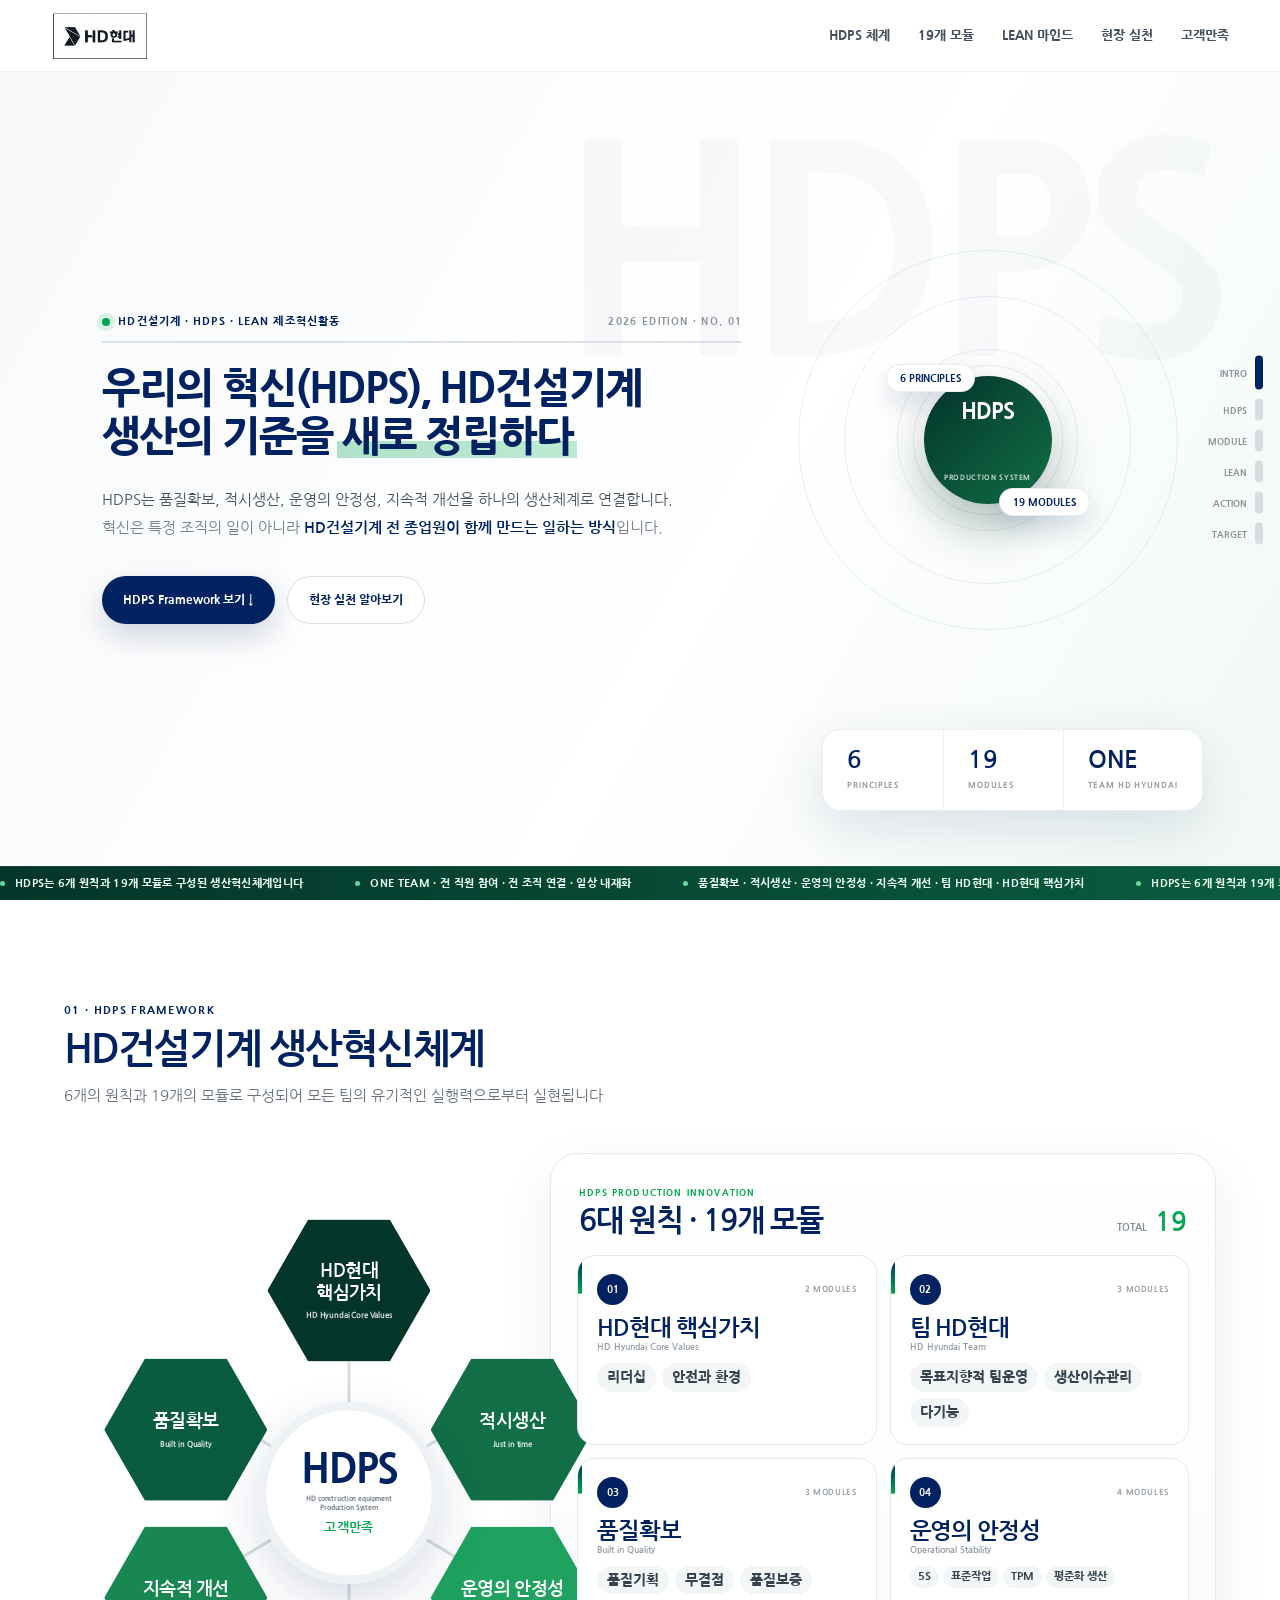
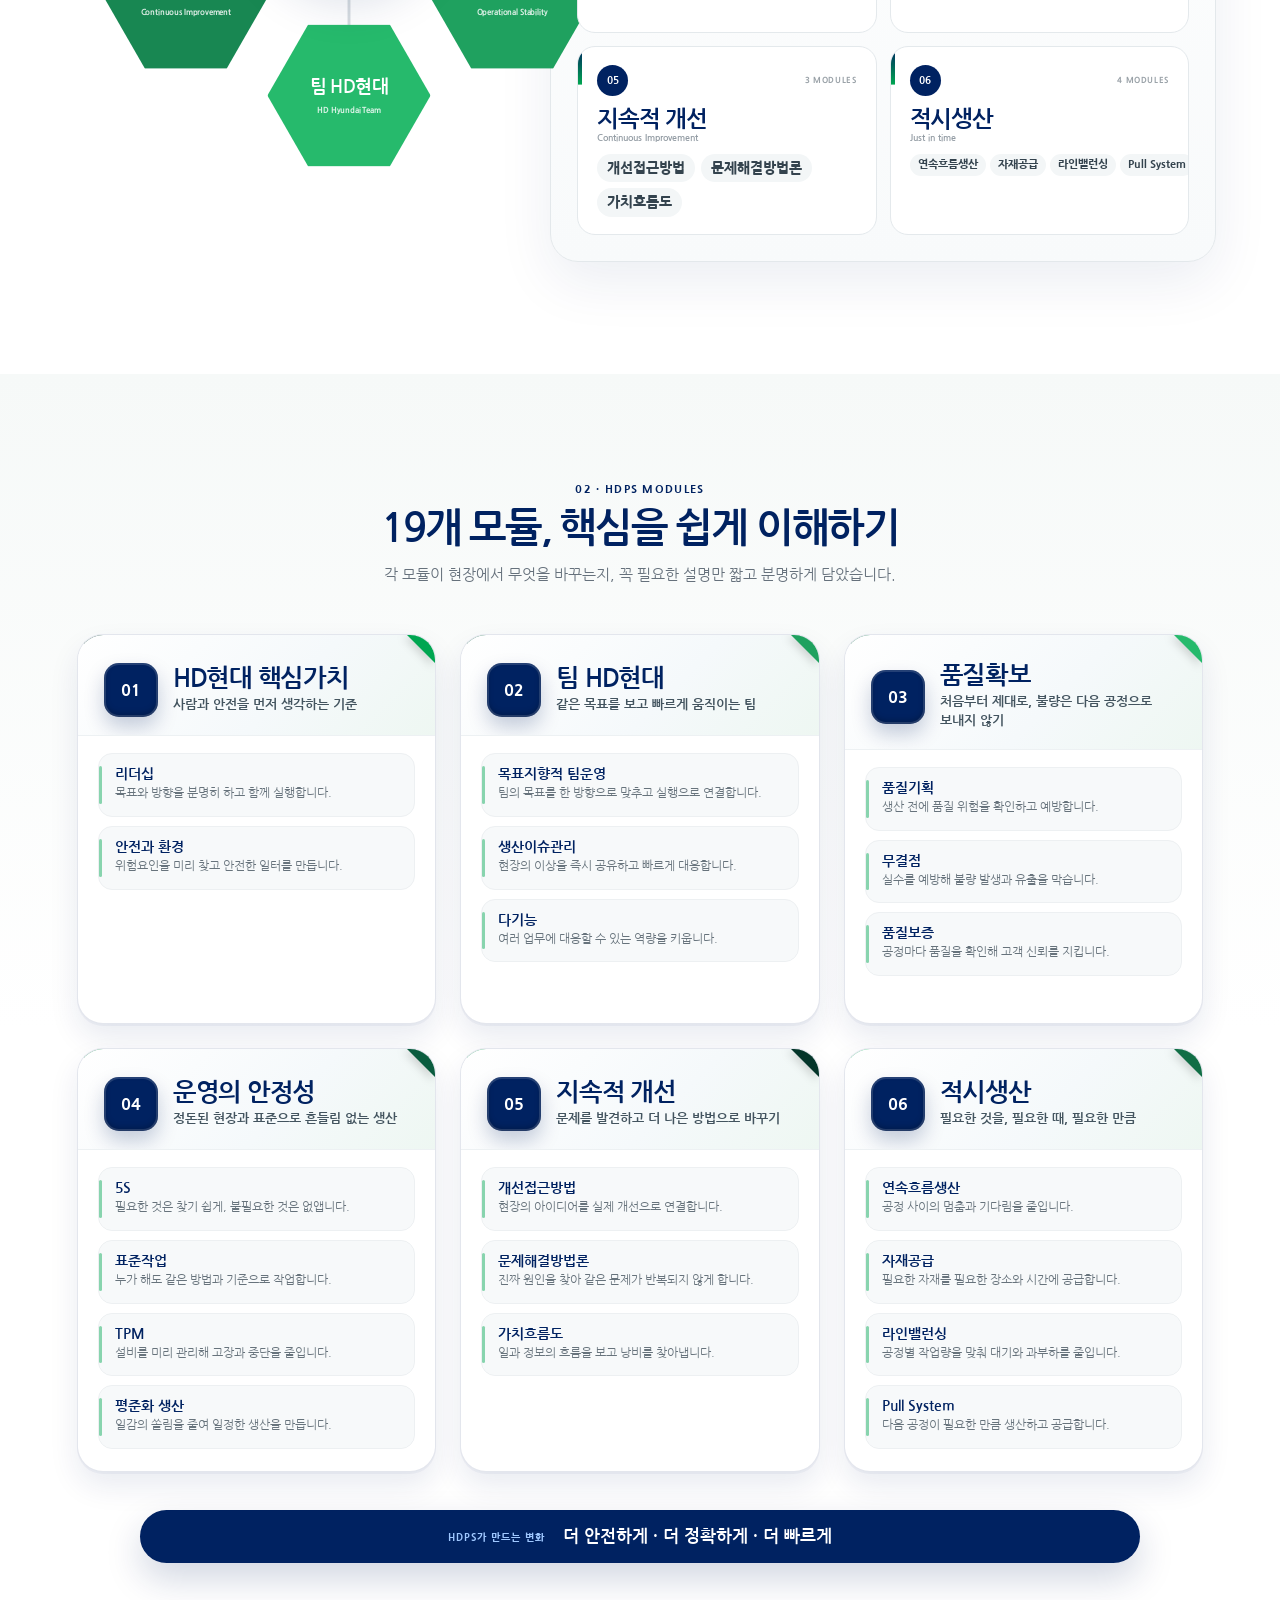
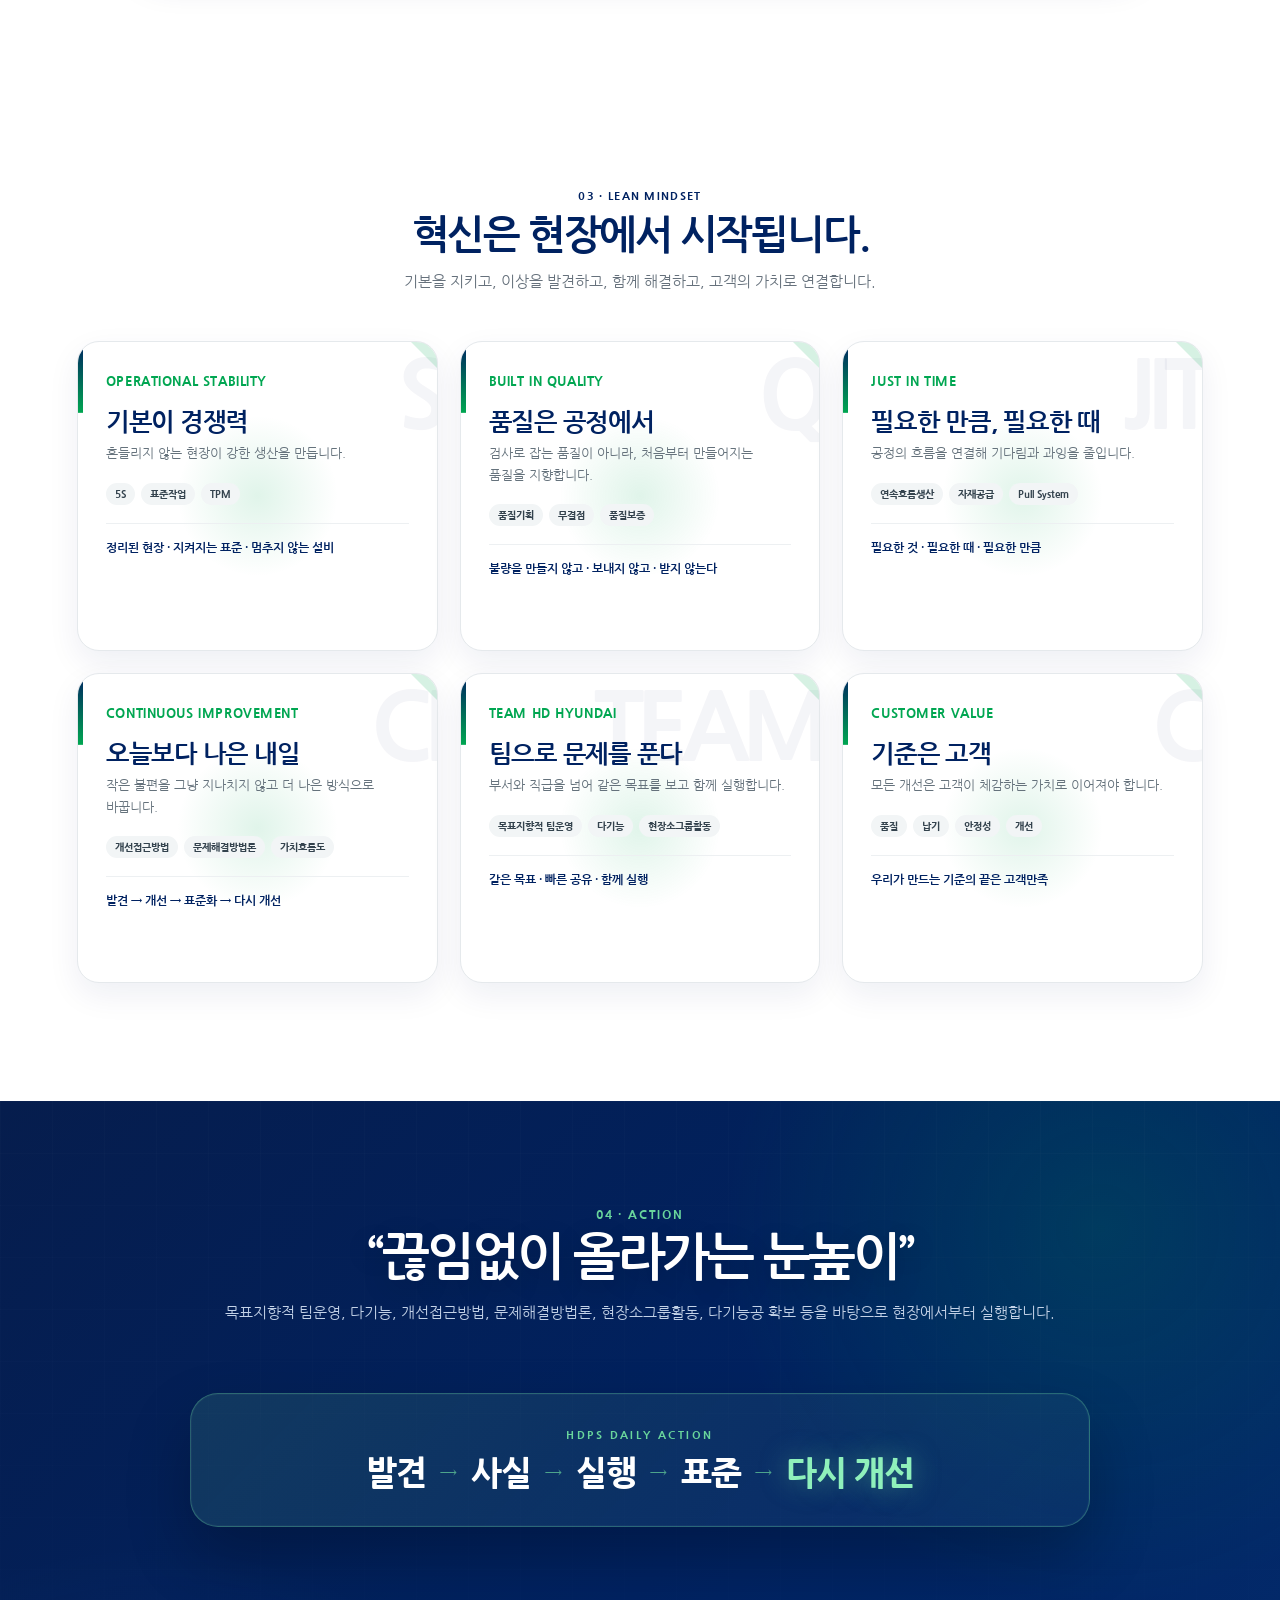
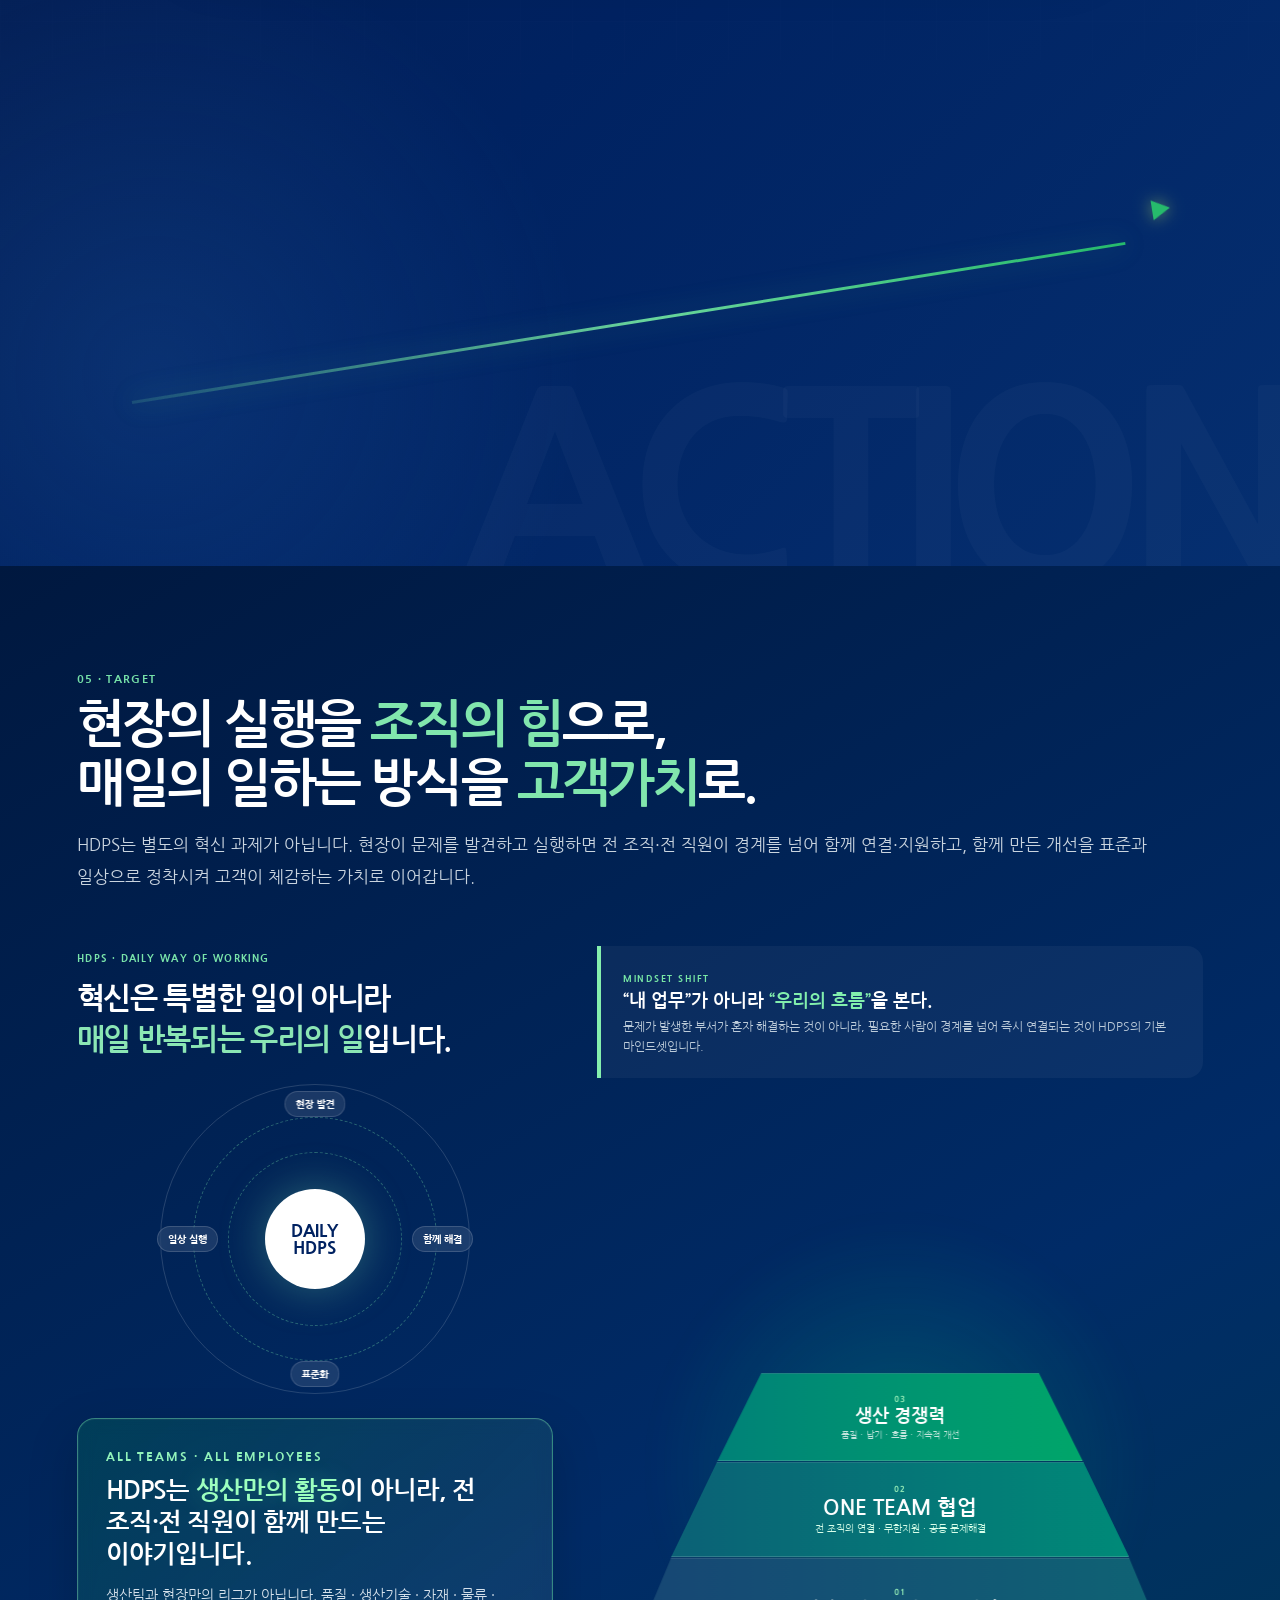
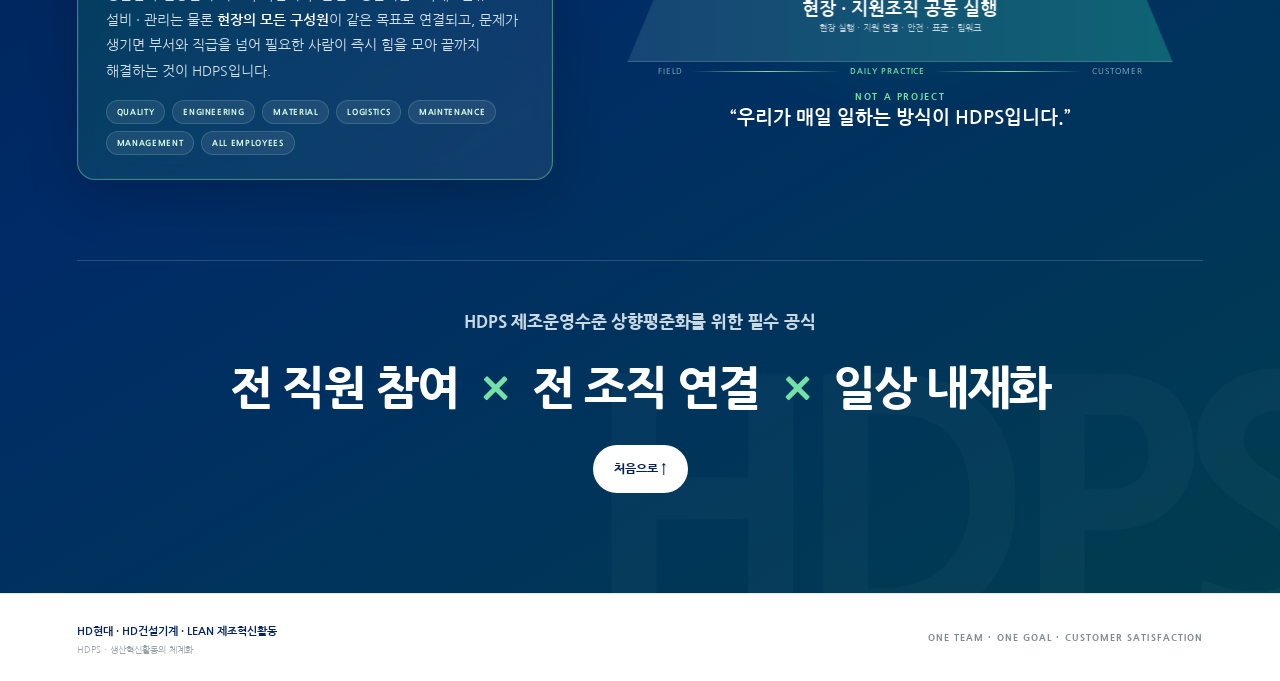
==== commit d4550db4: "Add files via upload" ====
--- a/index.html
+++ b/index.html
@@ -8,7 +8,7 @@
 <link rel="preconnect" href="https://fonts.googleapis.com">
 <link rel="preconnect" href="https://fonts.gstatic.com" crossorigin>
 <link href="https://fonts.googleapis.com/css2?family=Nanum+Gothic:wght@400;700;800&display=swap" rel="stylesheet">
-<link rel="stylesheet" href="style.css?v=20260818-27-pyramid-bounce">
+<link rel="stylesheet" href="style.css?v=20260818-28-pyramid-hover">
 </head>
 <body>
 <div class="progress" id="progress"></div>
@@ -392,6 +392,6 @@
 <footer><div><strong>HD현대 · HD건설기계 · LEAN 제조혁신활동</strong><p>HDPS · 생산혁신활동의 체계화</p></div><div class="tag">ONE TEAM · ONE GOAL · CUSTOMER SATISFACTION</div></footer>
 <button class="backtop" id="backtop" aria-label="맨 위로">↑</button>
 
-<script src="script.js?v=20260818-27-pyramid-bounce" defer></script>
+<script src="script.js?v=20260818-28-pyramid-hover" defer></script>
 </body>
 </html>
--- a/style.css
+++ b/style.css
@@ -73,8 +73,9 @@
 .manifesto-outcome{margin:0 0 4px;font-size:clamp(14px,1.5vw,17px);font-weight:800;letter-spacing:-.01em;color:#c9d9e3;max-width:760px}
 .manifesto-outcome i{font-style:normal;color:#75e0a8;margin:0 .3em}
 .target-manifesto strong i{font-style:normal;color:#75e0a8;margin:0 .28em}
-.value-pyramid-wrap{position:relative;min-height:680px;display:flex;flex-direction:column;align-items:center;justify-content:center;perspective:1100px}.pyramid-glow{position:absolute;left:50%;top:54%;width:540px;height:540px;transform:translate(-50%,-50%);background:radial-gradient(circle,rgba(0,255,132,.18),transparent 65%);filter:blur(15px);animation:pyramidGlow 3.5s ease-in-out infinite}.support-orbit{position:absolute;z-index:4;top:41%;height:245px;width:92px;display:flex;align-items:center;justify-content:center;pointer-events:none}.support-orbit span{writing-mode:vertical-rl;font-size:9px;letter-spacing:.14em;font-weight:900;color:#78e5aa}.support-orbit i{position:absolute;width:60px;height:220px;border:1px solid rgba(117,224,168,.32)}.support-left{left:0}.support-left i{border-right:0;border-radius:110px 0 0 110px}.support-right{right:0}.support-right i{border-left:0;border-radius:0 110px 110px 0}.support-left:after,.support-right:after{content:"";position:absolute;width:8px;height:8px;border-radius:50%;background:#76e5a9;box-shadow:0 0 16px #76e5a9;animation:orbitDot 2.6s ease-in-out infinite}.support-left:after{left:15px}.support-right:after{right:15px;animation-delay:1.3s}.value-pyramid{position:relative;z-index:5;width:min(650px,90%);height:510px;transform-style:preserve-3d;transition:transform .2s ease}.pyramid-level{position:absolute;left:50%;transform:translateX(-50%) translateY(30px) scale(.97);opacity:0;display:flex;align-items:center;justify-content:center;flex-direction:column;text-align:center;border:1px solid rgba(255,255,255,.16);box-shadow:0 12px 30px rgba(0,0,0,.18);overflow:hidden;cursor:pointer}.pyramid-level:after{content:"";position:absolute;inset:0;background:linear-gradient(110deg,transparent 35%,rgba(255,255,255,.16) 50%,transparent 65%);transform:translateX(-100%)}.pyramid-level.is-visible{opacity:1;transform:translateX(-50%) translateY(0) scale(1);transition:.72s var(--ease)}.pyramid-level.is-pulse:after{animation:levelShine .8s ease-out}.pyramid-level.is-bounce{z-index:20;animation:levelBounce .62s cubic-bezier(.32,1.7,.5,1)}.pyramid-level strong{font-size:18px}.pyramid-level small{margin-top:4px;font-size:9px;color:rgba(255,255,255,.76)}.level-no,.level-eyebrow{font-size:8px;letter-spacing:.12em;font-weight:900;color:#8fe7b5;margin-bottom:4px}.pyramid-l1{bottom:0;width:100%;height:104px;background:linear-gradient(90deg,#174674,#0f6474);clip-path:polygon(8% 0,92% 0,100% 100%,0 100%)}.pyramid-l2{bottom:105px;width:84%;height:95px;background:linear-gradient(90deg,#0b6176,#008a78);clip-path:polygon(10% 0,90% 0,100% 100%,0 100%)}.pyramid-l3{bottom:201px;width:67%;height:88px;background:linear-gradient(90deg,#008278,#00a66a);clip-path:polygon(12% 0,88% 0,100% 100%,0 100%)}.pyramid-l4{bottom:290px;width:49%;height:82px;background:linear-gradient(90deg,#00a668,#5bbb47);clip-path:polygon(15% 0,85% 0,100% 100%,0 100%)}.pyramid-apex{bottom:373px;width:31%;height:105px;background:linear-gradient(135deg,#188752,#04352a);clip-path:polygon(50% 0,100% 100%,0 100%);padding-top:34px;color:#eafff1}.pyramid-apex strong{font-size:20px}.pyramid-apex small{color:#d3f3e1}.pyramid-caption{position:relative;z-index:6;width:80%;display:flex;align-items:center;gap:9px;margin-top:4px;color:#9ac1cf}.pyramid-caption i{height:1px;flex:1;background:linear-gradient(90deg,transparent,#75e0a8,transparent)}.pyramid-caption span,.pyramid-caption strong{font-size:8px;letter-spacing:.12em}.pyramid-caption strong{color:#75e0a8}.pyramid-manifesto{position:relative;z-index:6;margin-top:16px;text-align:center}.pyramid-manifesto span{display:block;font-size:8px;letter-spacing:.18em;color:#74e1a8;font-weight:900}.pyramid-manifesto strong{display:block;margin-top:7px;font-size:16px}
-@keyframes levelBounce{0%{transform:translateX(-50%) translateY(0) scale(1)}32%{transform:translateX(-50%) translateY(-34px) scale(1.09)}55%{transform:translateX(-50%) translateY(6px) scale(.97)}78%{transform:translateX(-50%) translateY(-8px) scale(1.02)}100%{transform:translateX(-50%) translateY(0) scale(1)}}
+.value-pyramid-wrap{position:relative;min-height:680px;display:flex;flex-direction:column;align-items:center;justify-content:center;perspective:1100px}.pyramid-glow{position:absolute;left:50%;top:54%;width:540px;height:540px;transform:translate(-50%,-50%);background:radial-gradient(circle,rgba(0,255,132,.18),transparent 65%);filter:blur(15px);animation:pyramidGlow 3.5s ease-in-out infinite}.support-orbit{position:absolute;z-index:4;top:41%;height:245px;width:92px;display:flex;align-items:center;justify-content:center;pointer-events:none}.support-orbit span{writing-mode:vertical-rl;font-size:9px;letter-spacing:.14em;font-weight:900;color:#78e5aa}.support-orbit i{position:absolute;width:60px;height:220px;border:1px solid rgba(117,224,168,.32)}.support-left{left:0}.support-left i{border-right:0;border-radius:110px 0 0 110px}.support-right{right:0}.support-right i{border-left:0;border-radius:0 110px 110px 0}.support-left:after,.support-right:after{content:"";position:absolute;width:8px;height:8px;border-radius:50%;background:#76e5a9;box-shadow:0 0 16px #76e5a9;animation:orbitDot 2.6s ease-in-out infinite}.support-left:after{left:15px}.support-right:after{right:15px;animation-delay:1.3s}.value-pyramid{position:relative;z-index:5;width:min(650px,90%);height:510px;transform-style:preserve-3d;transition:transform .2s ease}.pyramid-level{position:absolute;left:50%;transform:translateX(-50%) translateY(30px) scale(.97);opacity:0;display:flex;align-items:center;justify-content:center;flex-direction:column;text-align:center;border:1px solid rgba(255,255,255,.16);box-shadow:0 12px 30px rgba(0,0,0,.18);overflow:hidden;transition:box-shadow .35s var(--ease),filter .35s var(--ease)}.pyramid-level:after{content:"";position:absolute;inset:0;background:linear-gradient(110deg,transparent 35%,rgba(255,255,255,.16) 50%,transparent 65%);transform:translateX(-100%)}.pyramid-level.is-visible{opacity:1;transform:translateX(-50%) translateY(0) scale(1);transition:.72s var(--ease)}.pyramid-level.is-pulse:after{animation:levelShine .8s ease-out}.pyramid-level strong{font-size:18px}.pyramid-level small{margin-top:4px;font-size:9px;color:rgba(255,255,255,.76)}.level-no,.level-eyebrow{font-size:8px;letter-spacing:.12em;font-weight:900;color:#8fe7b5;margin-bottom:4px}.pyramid-l1{bottom:0;width:100%;height:104px;background:linear-gradient(90deg,#174674,#0f6474);clip-path:polygon(8% 0,92% 0,100% 100%,0 100%)}.pyramid-l2{bottom:105px;width:84%;height:95px;background:linear-gradient(90deg,#0b6176,#008a78);clip-path:polygon(10% 0,90% 0,100% 100%,0 100%)}.pyramid-l3{bottom:201px;width:67%;height:88px;background:linear-gradient(90deg,#008278,#00a66a);clip-path:polygon(12% 0,88% 0,100% 100%,0 100%)}.pyramid-l4{bottom:290px;width:49%;height:82px;background:linear-gradient(90deg,#00a668,#5bbb47);clip-path:polygon(15% 0,85% 0,100% 100%,0 100%)}.pyramid-apex{bottom:373px;width:31%;height:105px;background:linear-gradient(135deg,#188752,#04352a);clip-path:polygon(50% 0,100% 100%,0 100%);padding-top:34px;color:#eafff1}.pyramid-apex strong{font-size:20px}.pyramid-apex small{color:#d3f3e1}.pyramid-caption{position:relative;z-index:6;width:80%;display:flex;align-items:center;gap:9px;margin-top:4px;color:#9ac1cf}.pyramid-caption i{height:1px;flex:1;background:linear-gradient(90deg,transparent,#75e0a8,transparent)}.pyramid-caption span,.pyramid-caption strong{font-size:8px;letter-spacing:.12em}.pyramid-caption strong{color:#75e0a8}.pyramid-manifesto{position:relative;z-index:6;margin-top:16px;text-align:center}.pyramid-manifesto span{display:block;font-size:8px;letter-spacing:.18em;color:#74e1a8;font-weight:900}.pyramid-manifesto strong{display:block;margin-top:7px;font-size:16px}
+.pyramid-level.is-visible.level-hover{z-index:22;transform:translateX(-50%) translateY(-22px) scale(1.16);box-shadow:0 34px 66px rgba(0,0,0,.4),0 0 0 3px rgba(255,255,255,.3) inset;filter:brightness(1.14);transition:transform .38s cubic-bezier(.2,.9,.3,1.3),box-shadow .35s var(--ease),filter .35s var(--ease)}
+.value-pyramid.has-hover .pyramid-level.is-visible:not(.level-hover){filter:saturate(.55) brightness(.82)}
 .level-tags{display:none}
 @media(min-width:1400px){
   .level-tags{position:absolute;right:-118px;bottom:118px;z-index:6;display:flex;flex-direction:column;gap:6px;opacity:0;transform:translateY(10px) translateX(-6px);transition:opacity .5s var(--ease),transform .5s var(--ease)}
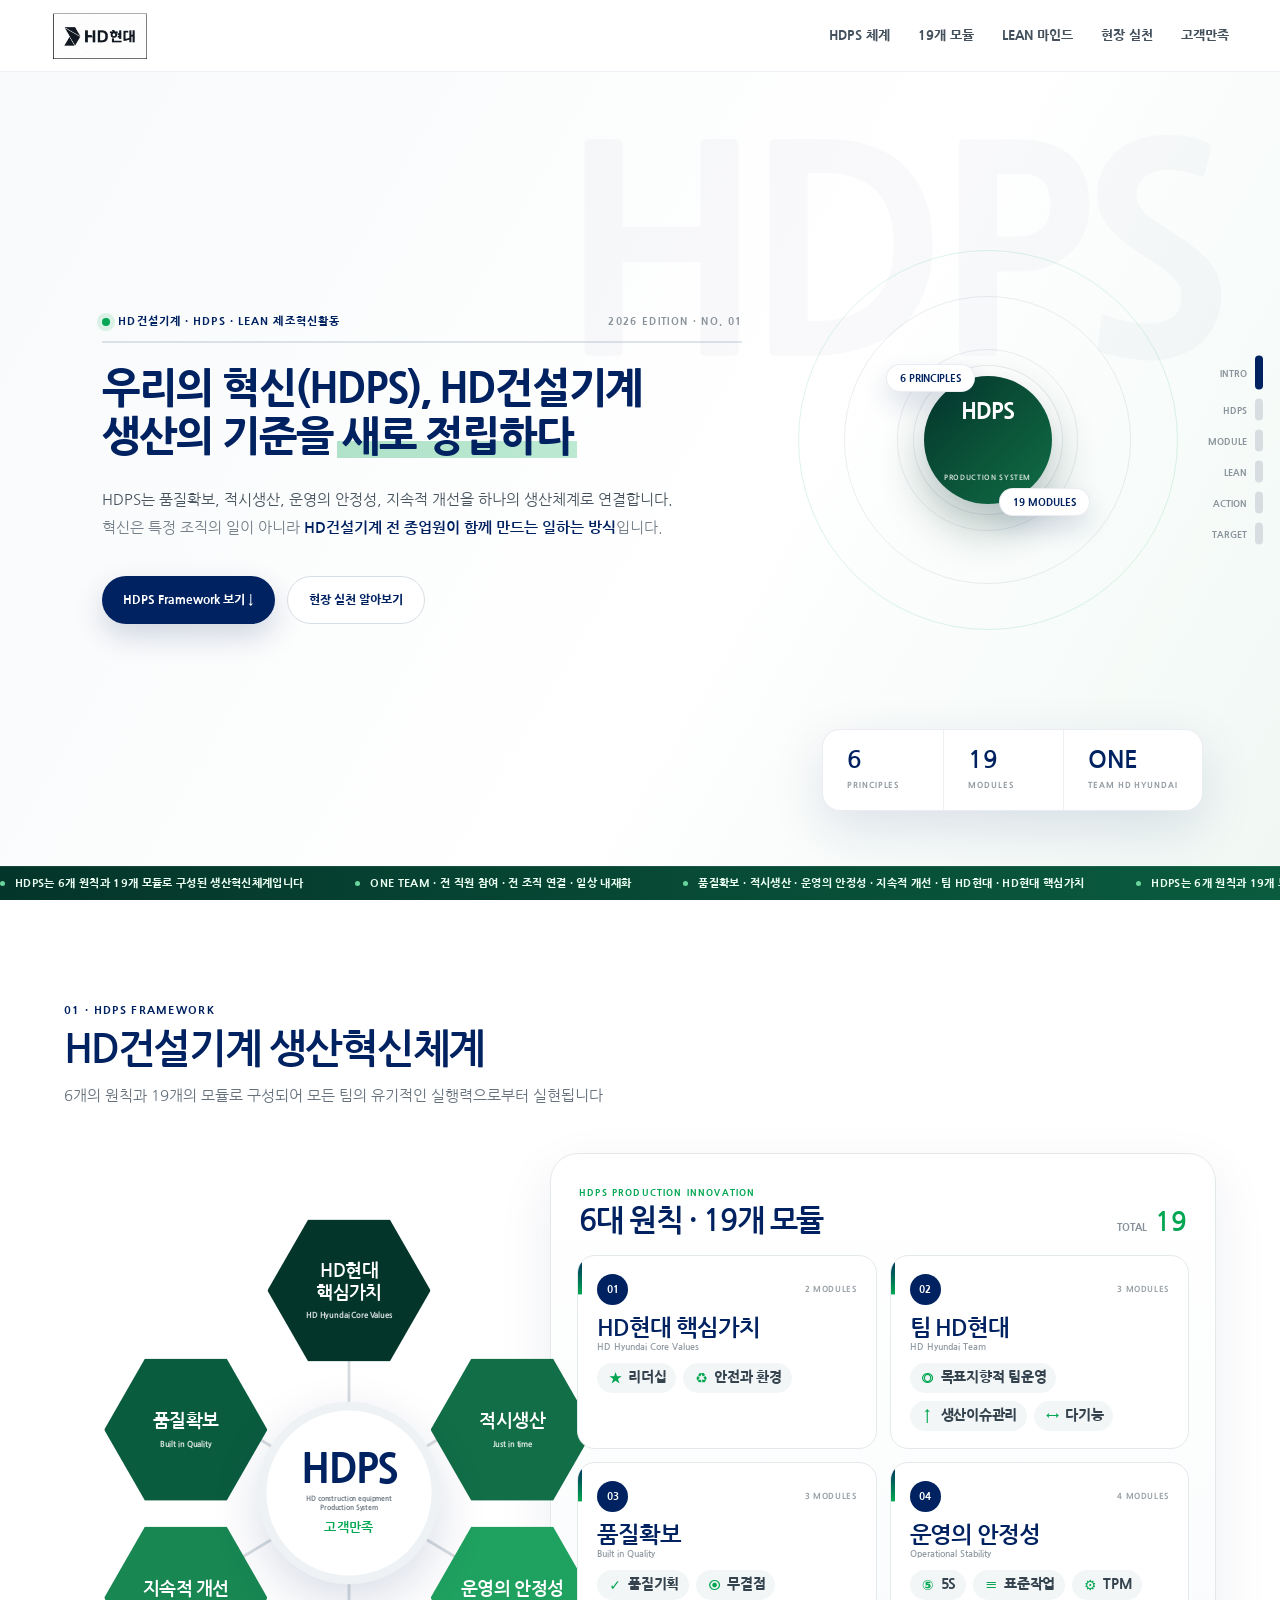
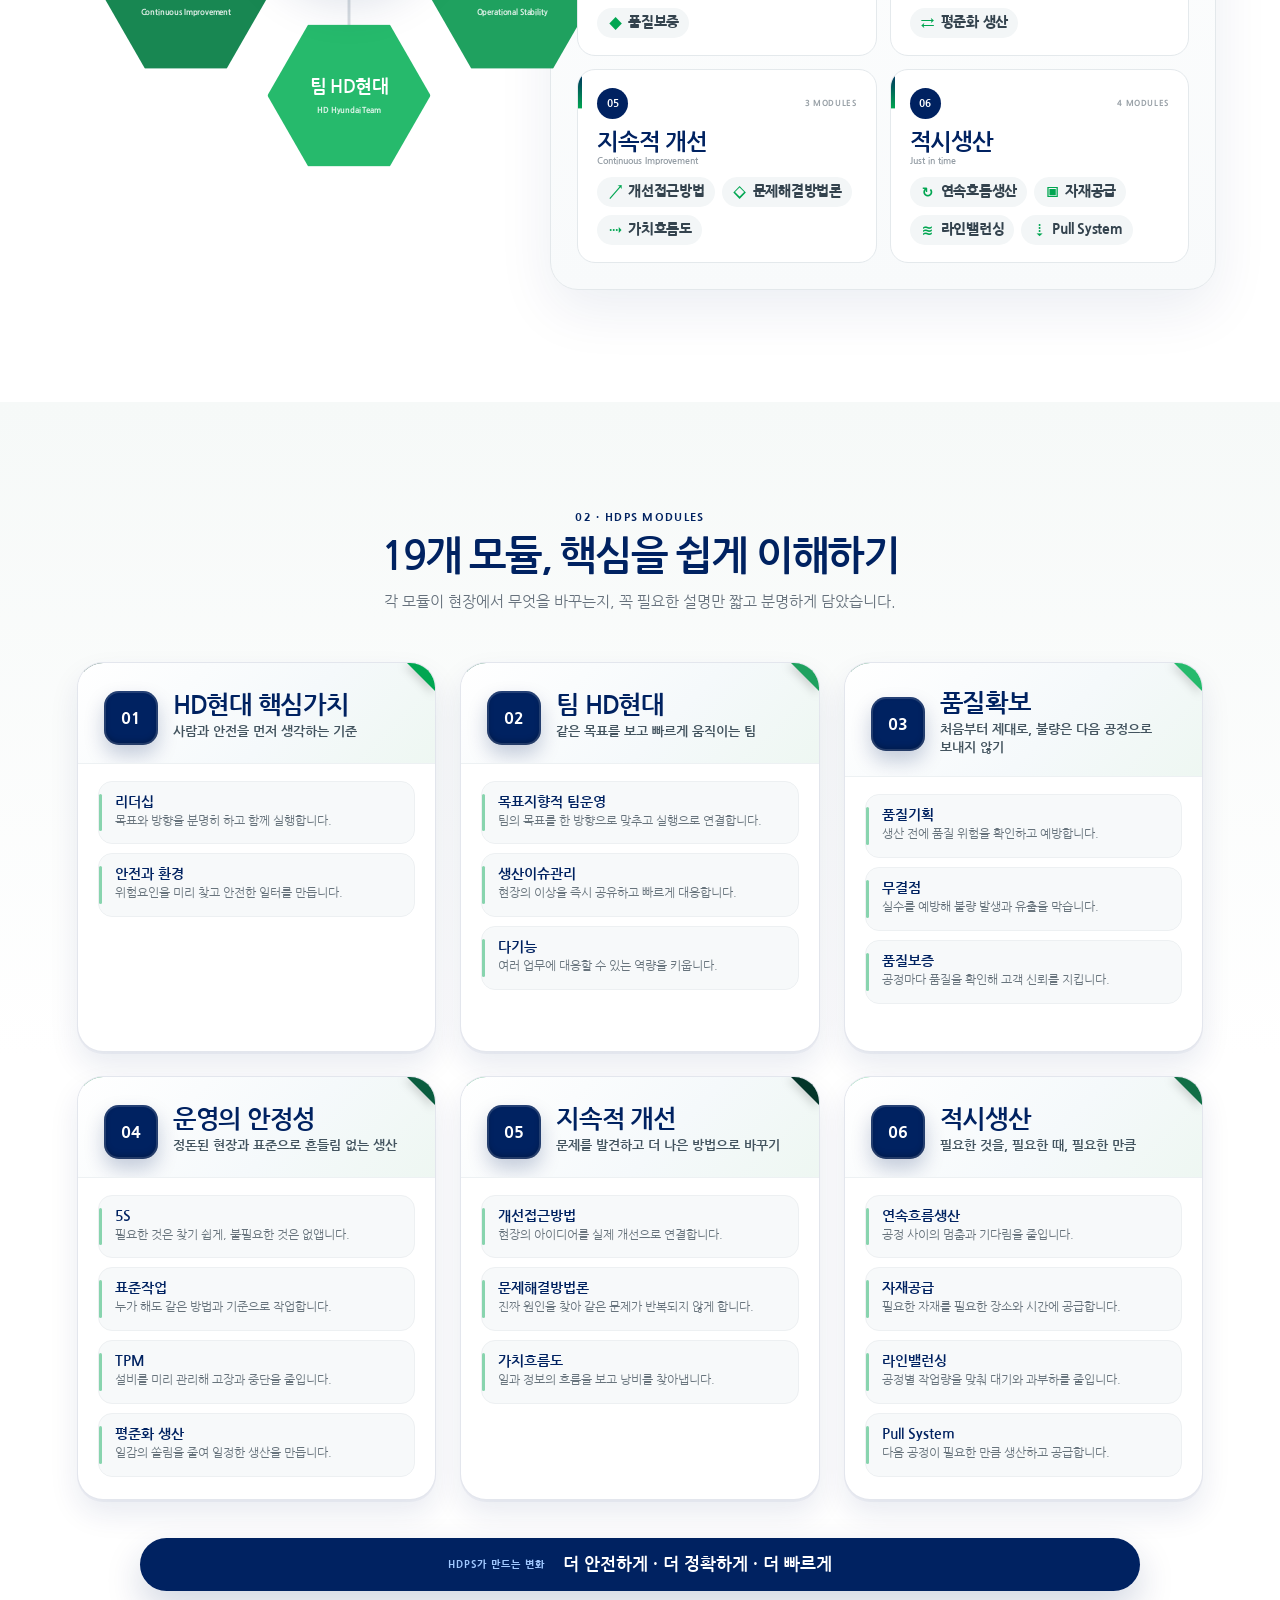
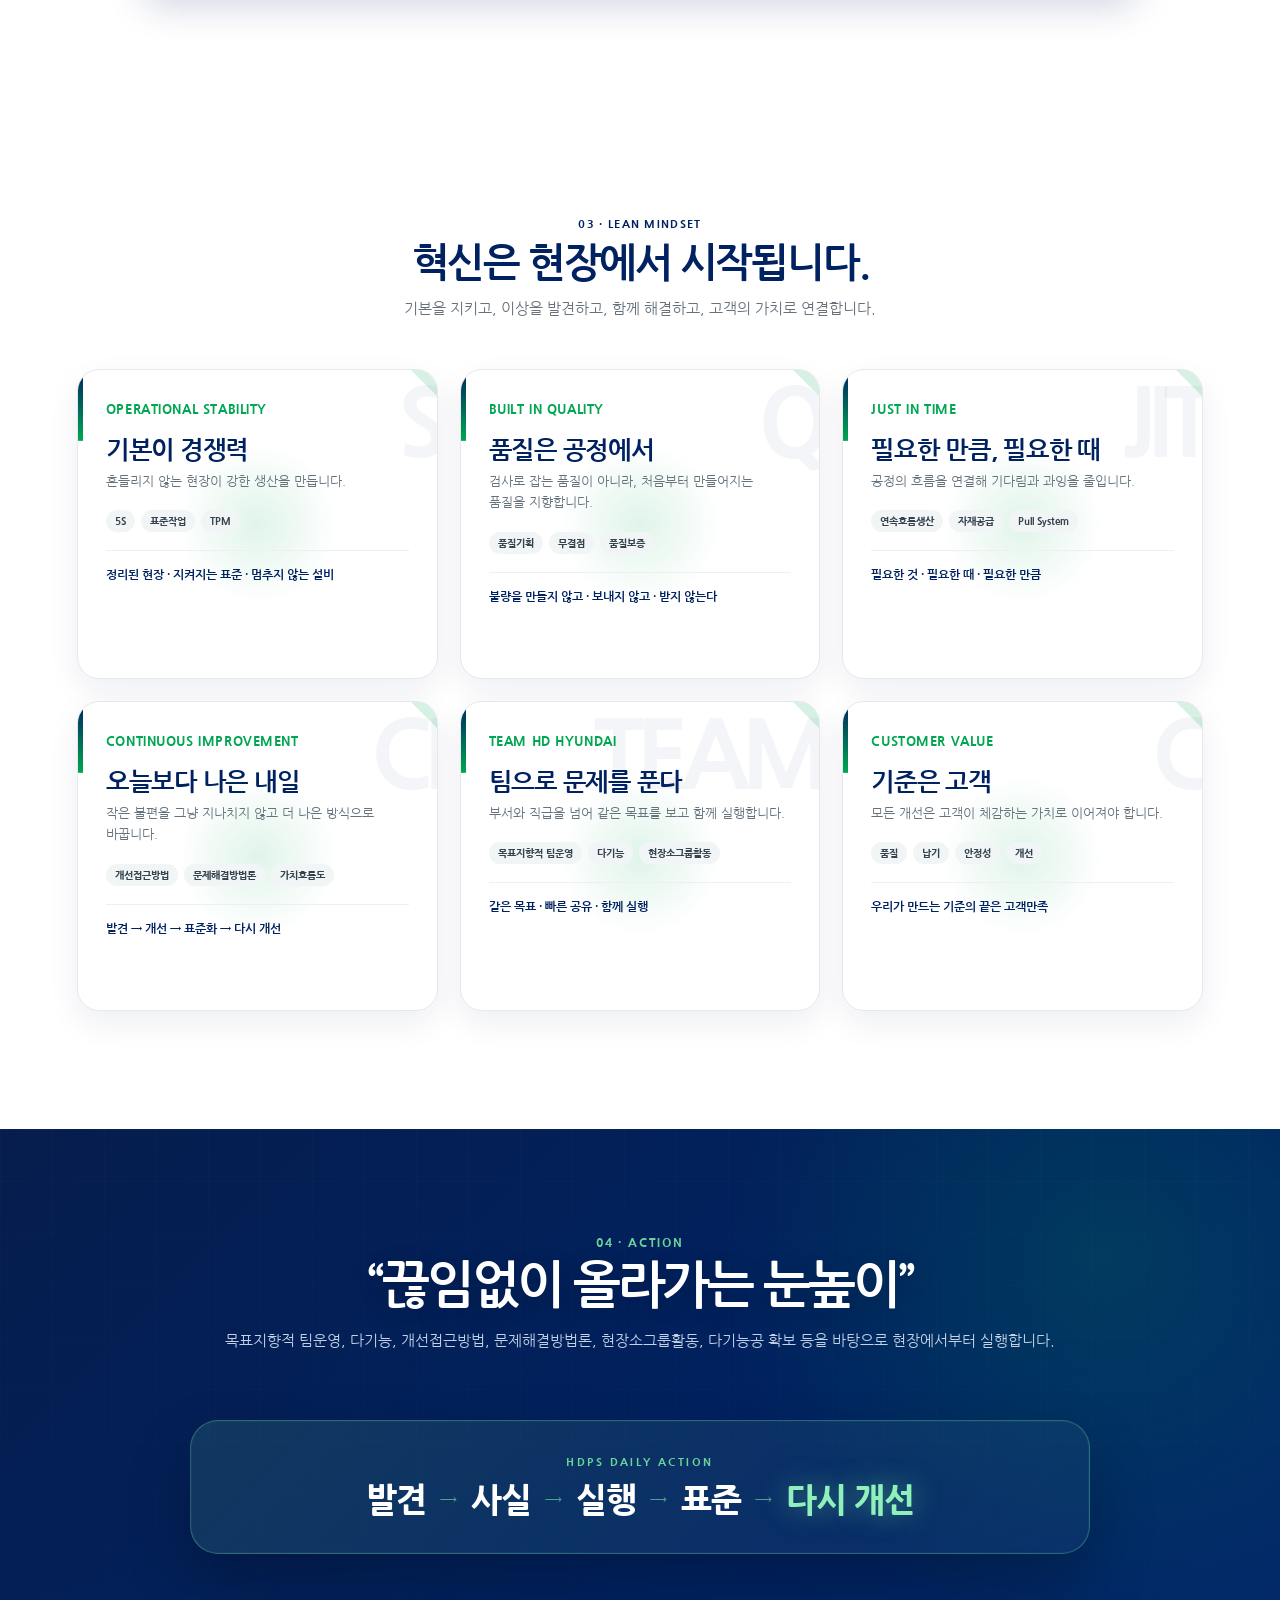
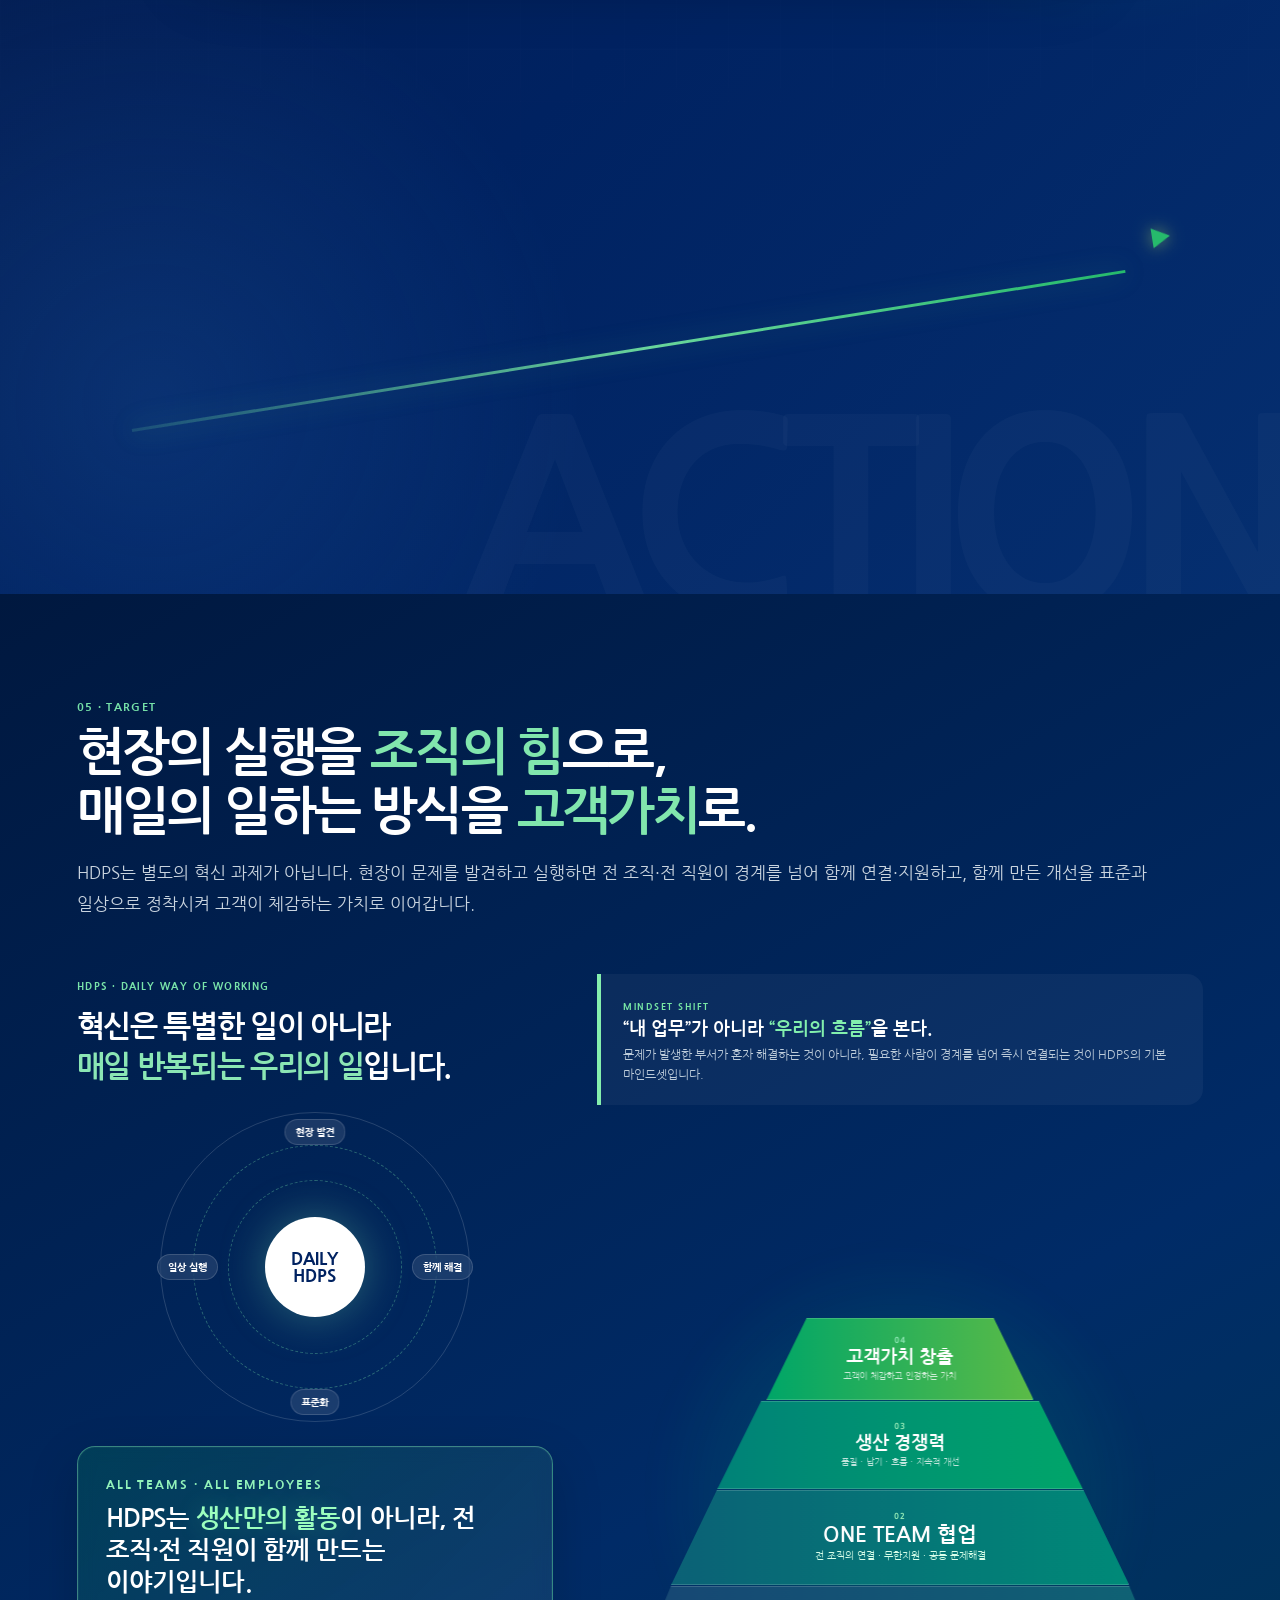
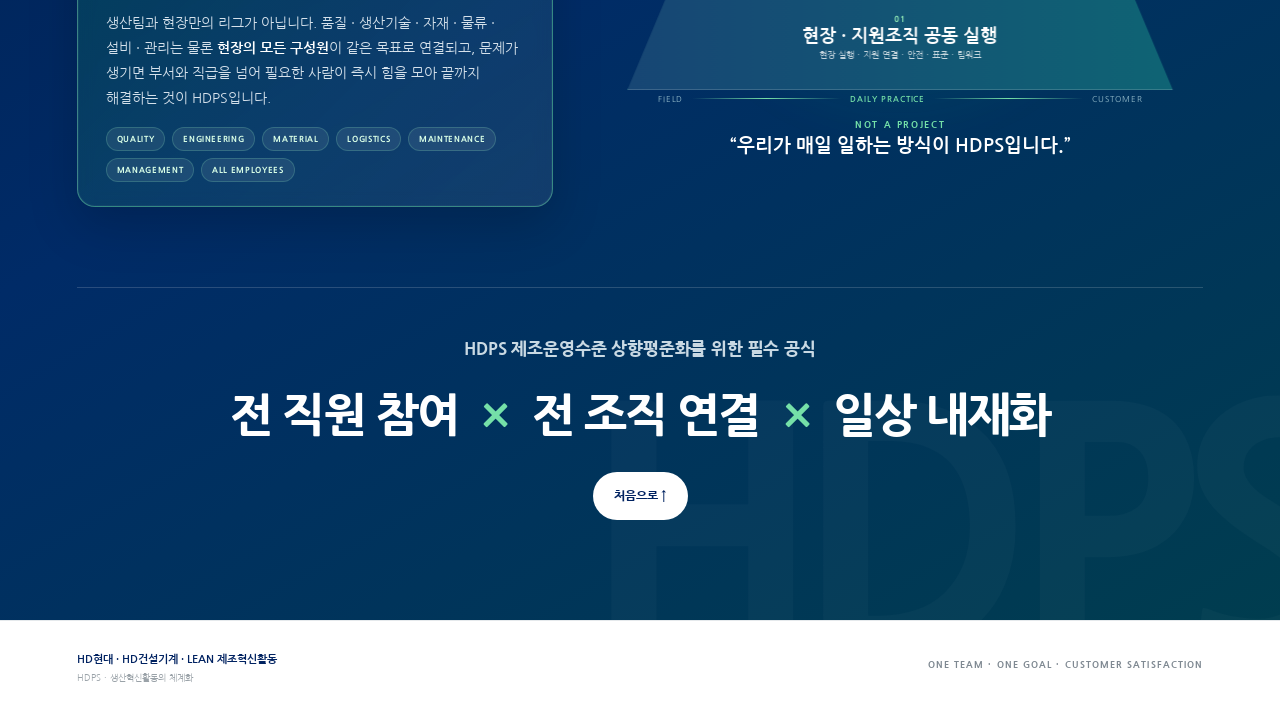
==== commit ed57b4b9: "Add files via upload" ====
--- a/index.html
+++ b/index.html
@@ -8,7 +8,7 @@
 <link rel="preconnect" href="https://fonts.googleapis.com">
 <link rel="preconnect" href="https://fonts.gstatic.com" crossorigin>
 <link href="https://fonts.googleapis.com/css2?family=Nanum+Gothic:wght@400;700;800&display=swap" rel="stylesheet">
-<link rel="stylesheet" href="style.css?v=20260818-28-pyramid-hover">
+<link rel="stylesheet" href="style.css?v=20260818-final-ko-ui">
 </head>
 <body>
 <div class="progress" id="progress"></div>
@@ -392,6 +392,6 @@
 <footer><div><strong>HD현대 · HD건설기계 · LEAN 제조혁신활동</strong><p>HDPS · 생산혁신활동의 체계화</p></div><div class="tag">ONE TEAM · ONE GOAL · CUSTOMER SATISFACTION</div></footer>
 <button class="backtop" id="backtop" aria-label="맨 위로">↑</button>
 
-<script src="script.js?v=20260818-28-pyramid-hover" defer></script>
+<script src="script.js?v=20260818-final-ko-ui" defer></script>
 </body>
 </html>
--- a/style.css
+++ b/style.css
@@ -277,3 +277,52 @@
 @keyframes supportFlow{0%{transform:translate(-50%,-28%);opacity:.08}45%{opacity:.8}100%{transform:translate(-50%,28%);opacity:.08}}
 
 @media(max-width:760px){.support-hero strong{font-size:21px}.support-hero p{font-size:13px}.mindset-callout strong{font-size:16px}}
+
+
+/* =========================================================
+   FINAL KOREAN UI — visual treatment only
+   Original Korean wording/content is preserved unchanged.
+   ========================================================= */
+.module-card ul,
+.module-card ul:has(li:nth-child(4)){
+  display:flex;
+  flex-wrap:wrap;
+  gap:8px 7px;
+  align-items:center;
+}
+.module-card li,
+.module-card ul:has(li:nth-child(4)) li{
+  display:inline-flex;
+  align-items:center;
+  gap:5px;
+  flex:0 0 auto;
+  white-space:nowrap;
+  font-size:13.5px;
+  line-height:1.15;
+  padding:7px 10px;
+  letter-spacing:-.018em;
+}
+.module-label-icon{
+  display:inline-grid;
+  place-items:center;
+  flex:0 0 auto;
+  width:16px;
+  min-width:16px;
+  height:16px;
+  color:var(--green);
+  font-size:14px;
+  line-height:1;
+  font-weight:900;
+}
+@media(max-width:760px){
+  .module-card ul,
+  .module-card ul:has(li:nth-child(4)){
+    flex-wrap:wrap;
+    gap:7px 6px;
+  }
+  .module-card li,
+  .module-card ul:has(li:nth-child(4)) li{
+    font-size:12.6px;
+    padding:6px 9px;
+  }
+}
